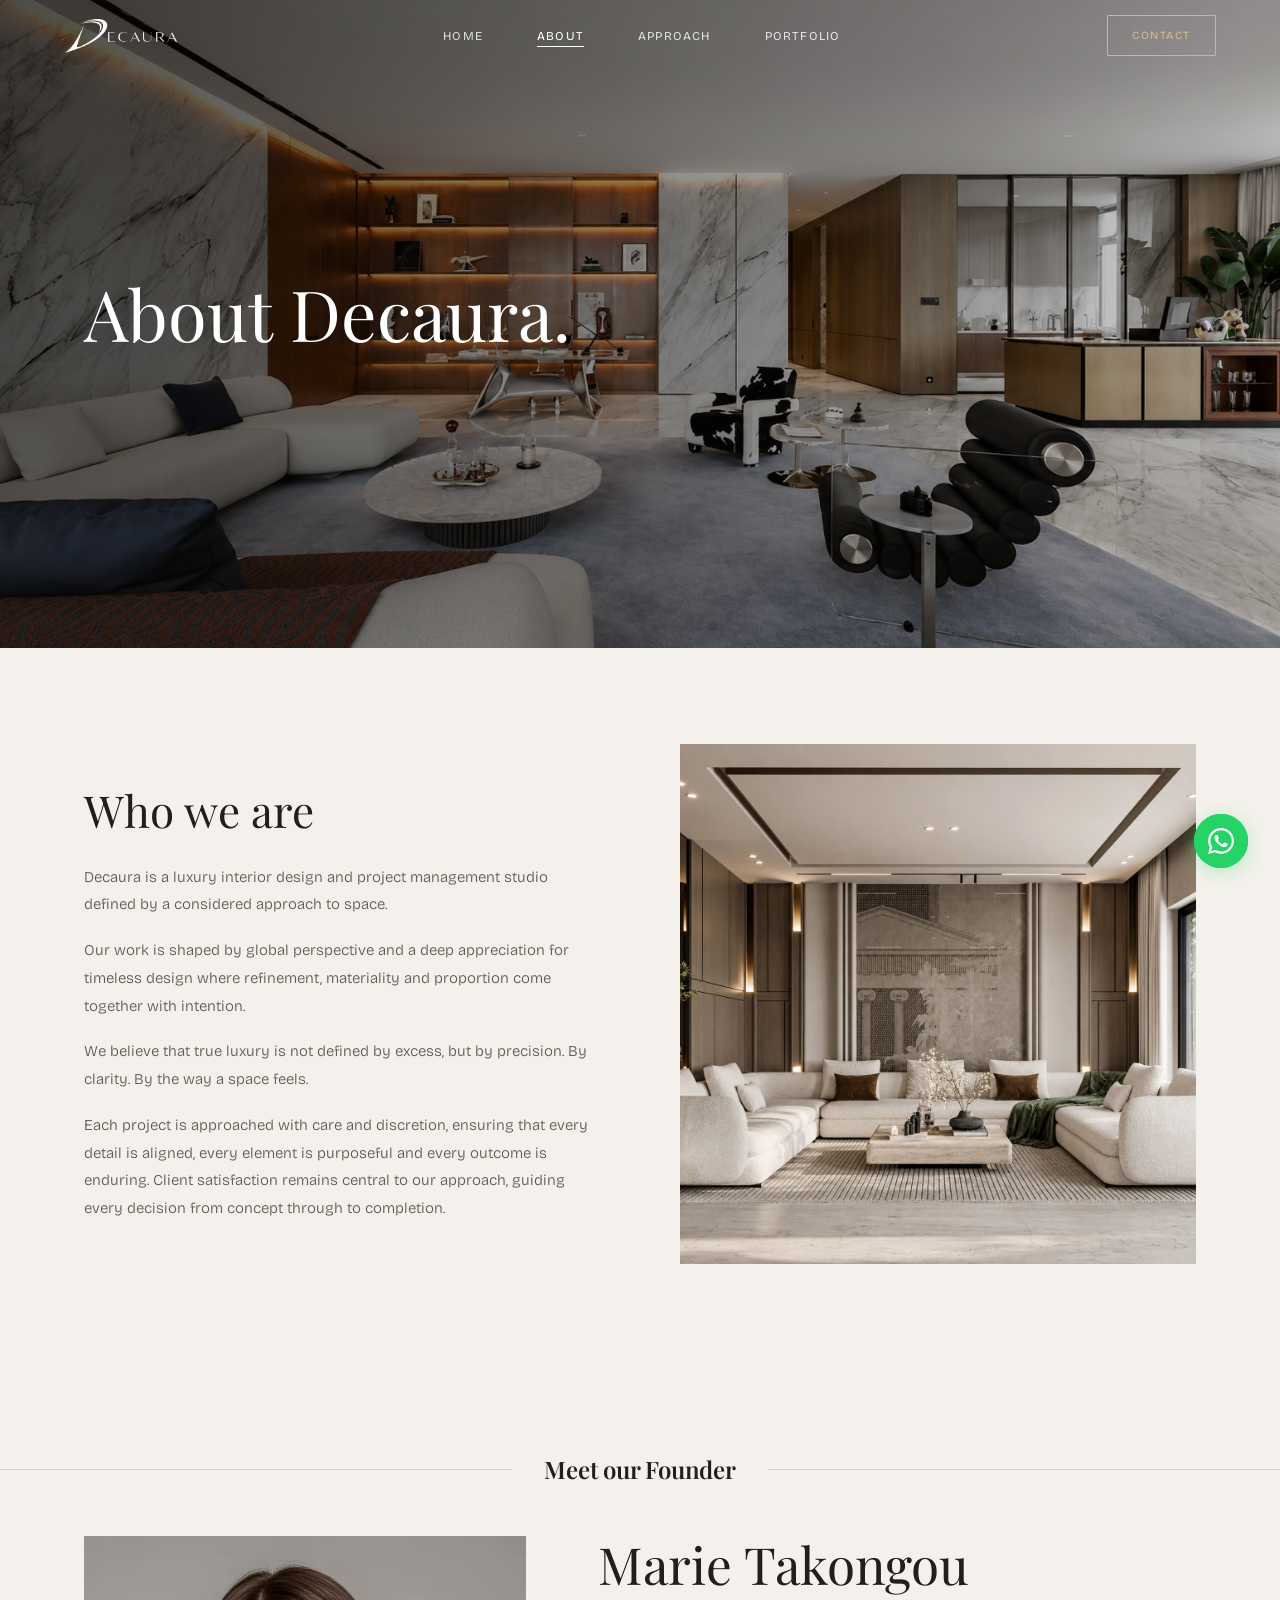
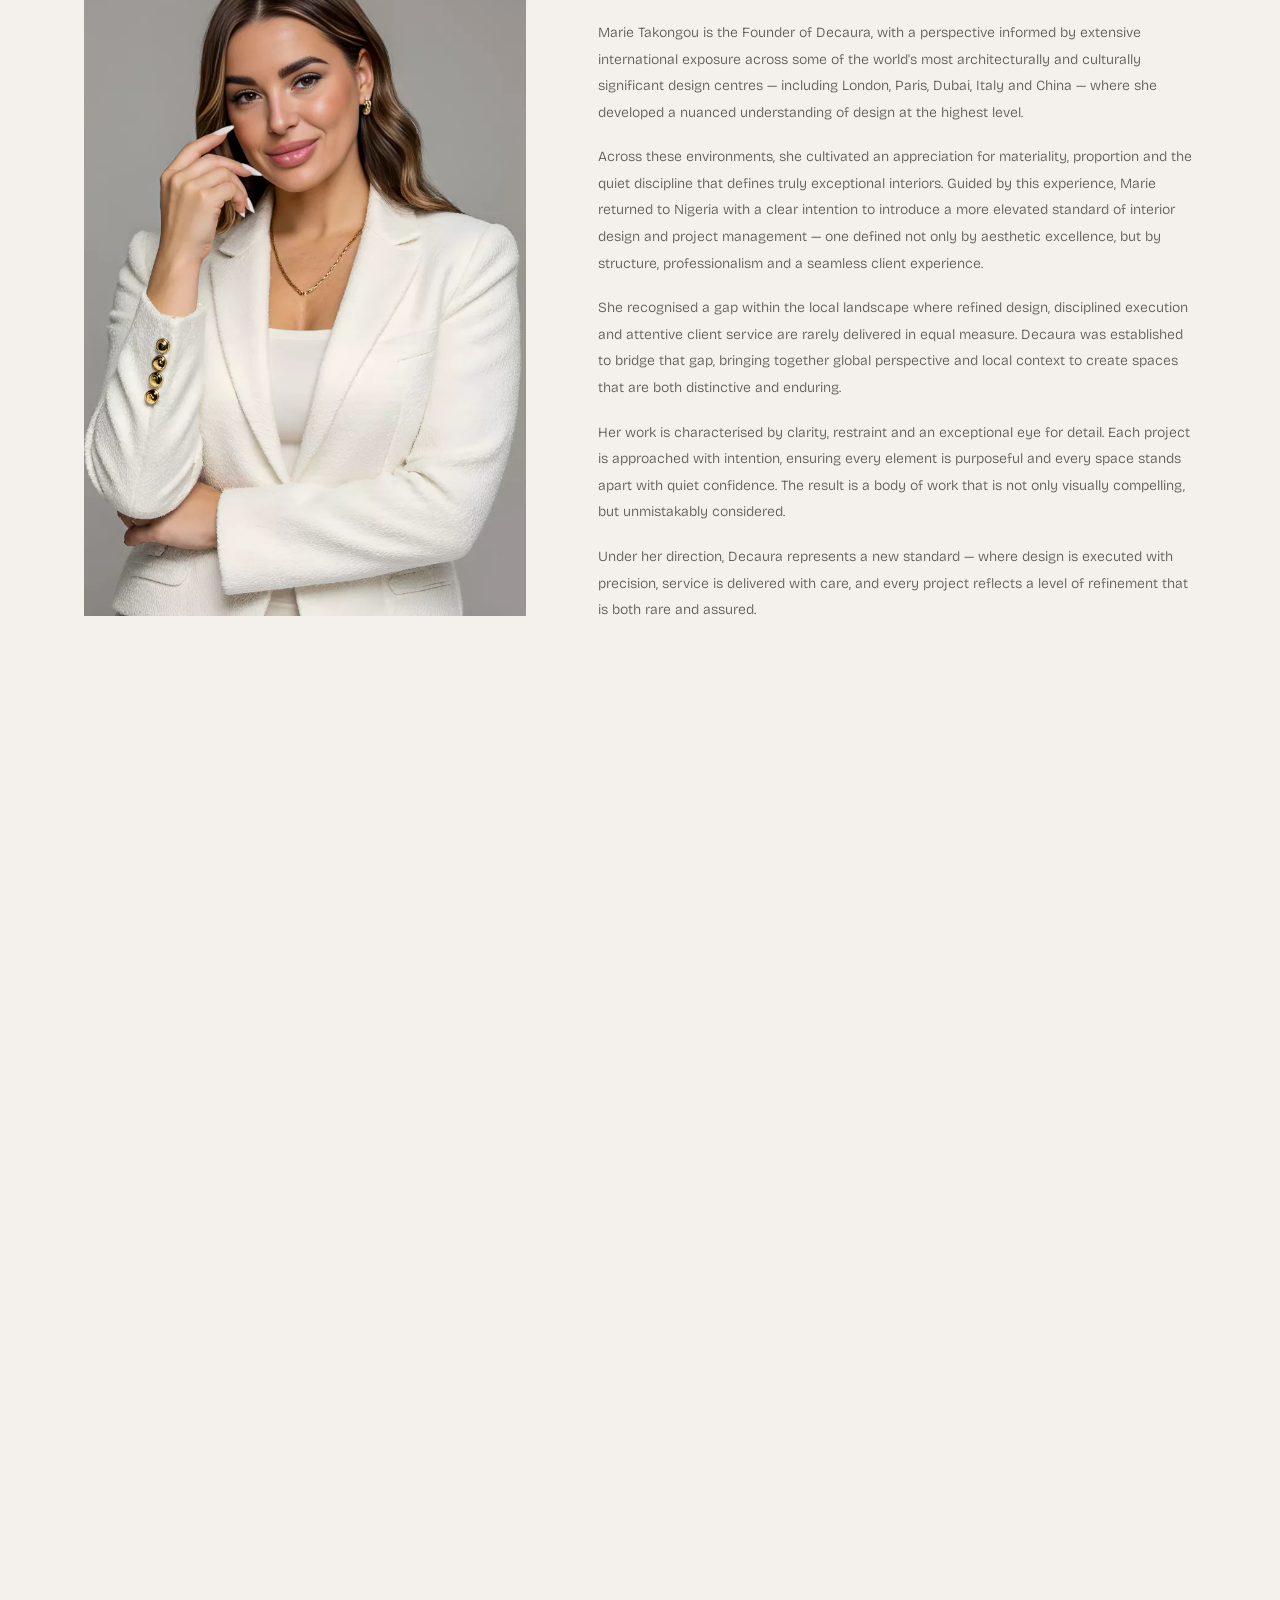
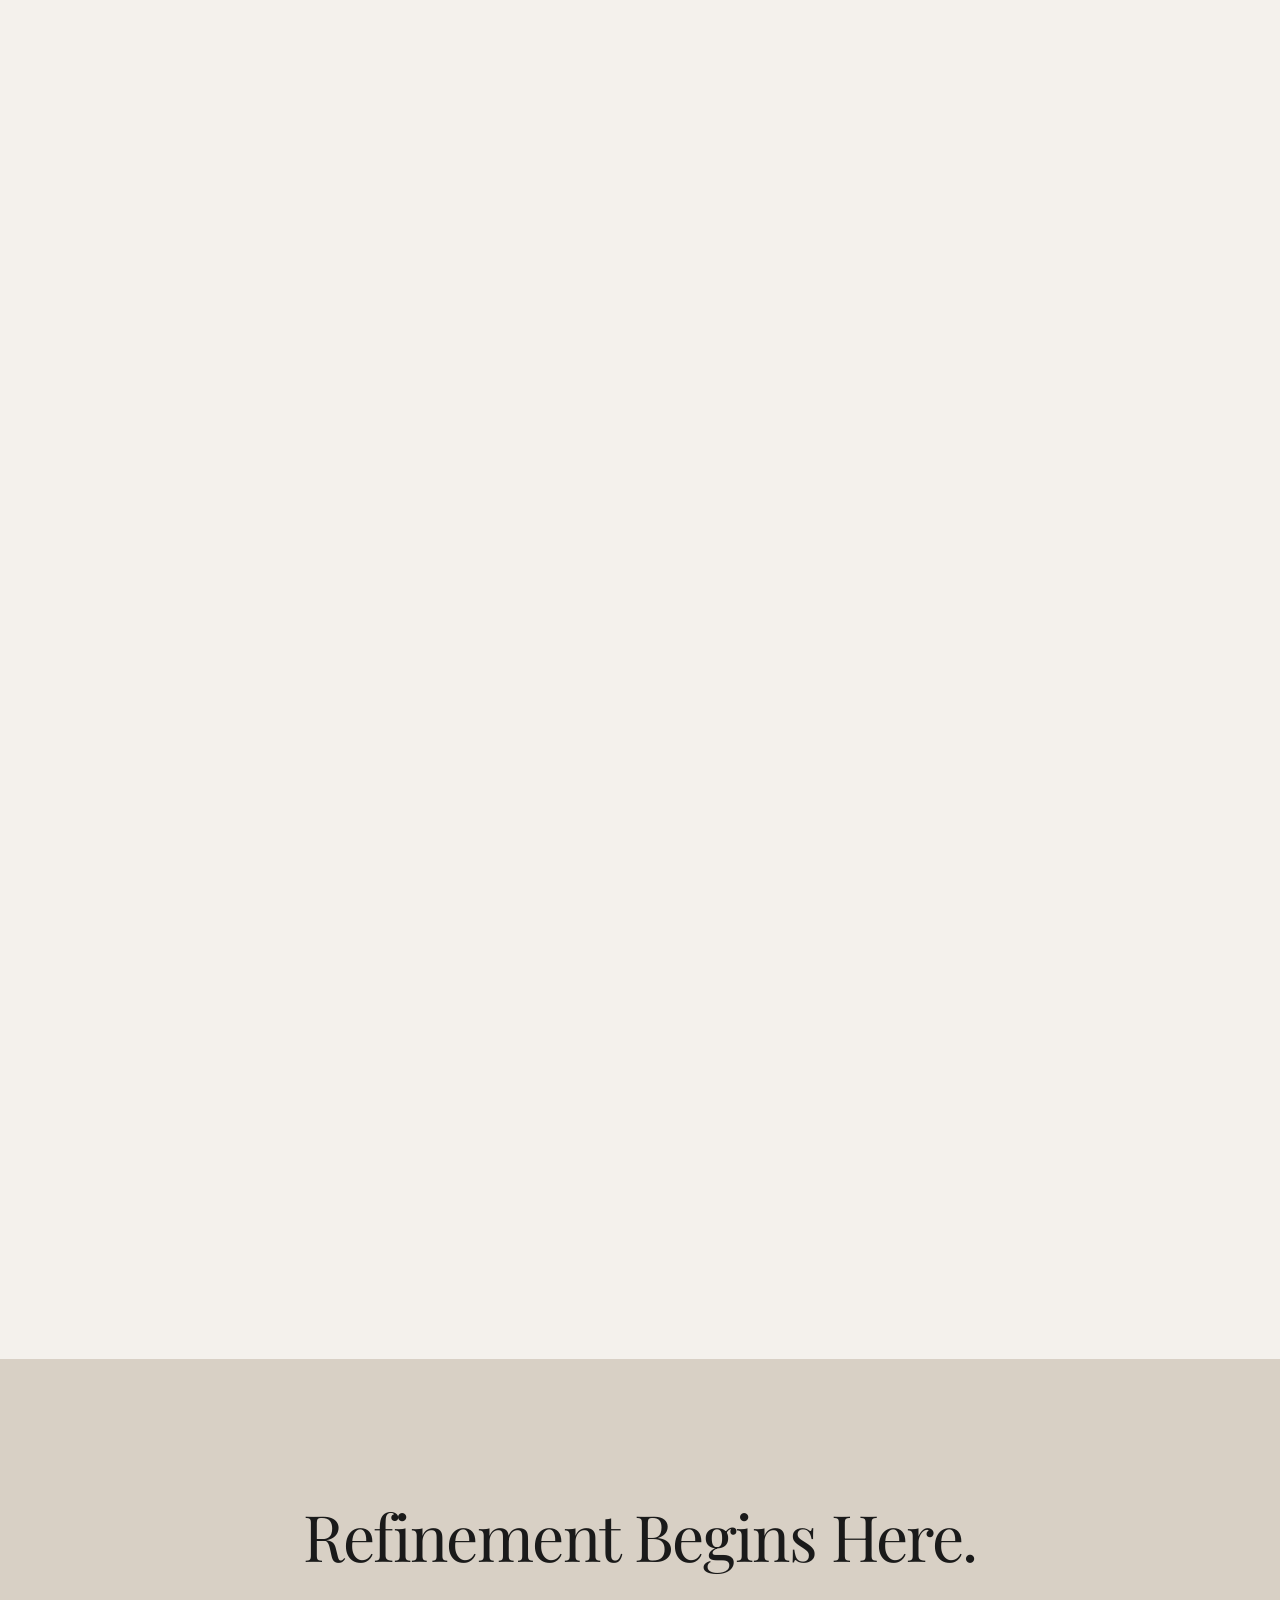
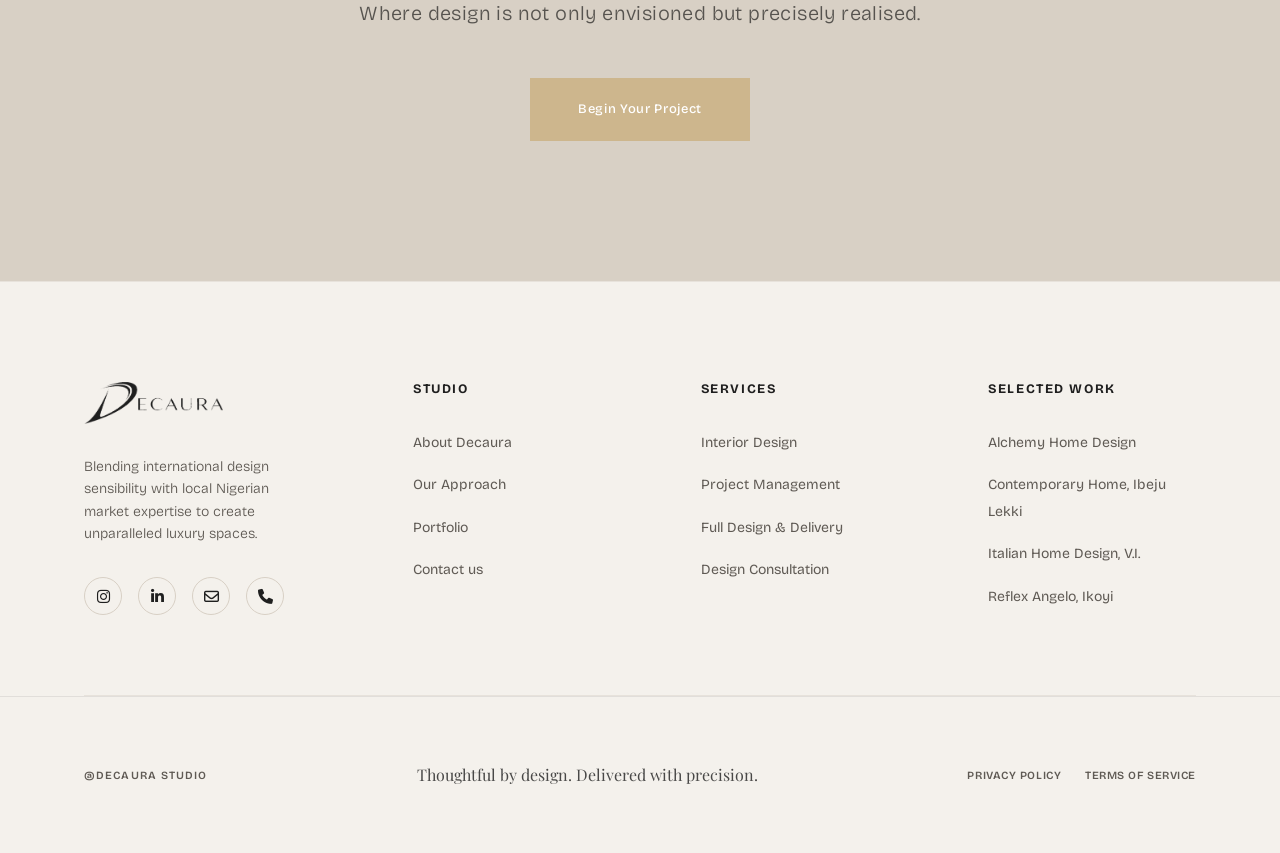
==== about.html @ 243d59e1 "feat: update navigation links, improve content clarity, and enhance image assets for better user exp" ====
<!doctype html>
<html lang="en">
  <head>
    <meta charset="UTF-8" />
    <meta name="viewport" content="width=device-width, initial-scale=1.0" />
    <title>About – Decaura</title>
    <link rel="stylesheet" href="./styles/global.css" />
    <link rel="stylesheet" href="./styles/about.css" />
    <link rel="preconnect" href="https://fonts.googleapis.com" />
    <link rel="preconnect" href="https://fonts.gstatic.com" crossorigin />
    <link
      rel="shortcut icon"
      href="./images/company-logos/decaura-favicon.png"
      type="image/x-icon"
    />
    <link
      href="https://fonts.googleapis.com/css2?family=Playfair+Display:ital,wght@0,400;0,500;0,600;1,400;1,500&family=Bricolage+Grotesque:opsz,wght@12..96,300;12..96,400;12..96,500;12..96,600&display=swap"
      rel="stylesheet"
    />
    <link
      rel="stylesheet"
      href="https://cdnjs.cloudflare.com/ajax/libs/font-awesome/6.0.0/css/all.min.css"
    />
  </head>
  <body>
    <!-- ══════════════════════════════
         NAVIGATION
    ══════════════════════════════ -->
    <div class="nav-overlay"></div>
    <nav class="navbar">
      <div class="nav-logo">
        <a href="./index.html">
          <img
          src="./images/company-logos/Decaura logo A.png"
          alt="Decaura"
          decoding="async"
          width="180"
          height="40"
          fetchpriority="high"
        />
        </a>
      </div>
      <button class="nav-toggle" aria-label="Toggle navigation">
        <span class="hamburger"></span>
      </button>
      <div class="nav-links">
        <ul>
          <li><a href="./index.html">Home</a></li>
          <li><a href="./about.html" class="active">About</a></li>
          <li><a href="./approach.html">Approach</a></li>
          <li><a href="./portfolio.html">Portfolio</a></li>
          <li class="mobile-only"><a href="./contact.html">Contact</a></li>
        </ul>
      </div>
      <div class="nav-cta">
        <a href="./contact.html" class="btn btn-contact">Contact</a>
      </div>
    </nav>

    <main>
      <!-- ══════════════════════════════
           ABOUT HERO
      ══════════════════════════════ -->
      <section class="about-hero">
        <div class="about-hero-bg">
          <img
            src="./images/hero-images/about hero.png"
            alt="Decaura studio interior"
            fetchpriority="high"
            decoding="async"
          />
        </div>
        <div class="about-hero-overlay"></div>
        <div class="about-hero-content container">
          <h1 class="about-hero-heading">About Decaura.<br /></h1>
        </div>
      </section>

      <!-- ══════════════════════════════
           WHO WE ARE
      ══════════════════════════════ -->
      <section class="who-section reveal">
        <div class="container">
          <div class="who-layout">
            <div class="who-content">
              <h2>Who we are</h2>
              <p>
                Decaura is a luxury interior design and project management studio defined by a considered approach to space.
              </p>
              <p>
                Our work is shaped by global perspective and a deep appreciation for timeless design where refinement, materiality and proportion come together with intention.
              </p>
              <p>
                We believe that true luxury is not defined by excess, but by precision. By clarity. By the way a space feels.
              </p>
              <p>
                Each project is approached with care and discretion, ensuring that every detail is aligned, every element is purposeful and every outcome is enduring. Client satisfaction remains central to our approach, guiding every decision from concept through to completion.
              </p>
            </div>

            <div class="who-image">
              <!-- Replace src with actual image -->
              <img
                src="./images/about images/Who we are.png"
                alt="Decaura interior"
                loading="lazy"
                decoding="async"
                width="600"
                height="600"
              />
            </div>
          </div>
        </div>
      </section>

      <!-- ══════════════════════════════
           MEET OUR FOUNDER
      ══════════════════════════════ -->
      <section class="founder-section reveal">
        <div class="section-header centered">
          <h2><span>Meet our Founder</span></h2>
        </div>

        <div class="container">
          <div class="founder-layout">
            <div class="founder-image">
              <img
                src="./images/about images/Фотосессия для бьюти-мастера (1).webp"
                alt="Marie Takongou – Founder of Decaura"
                loading="lazy"
                decoding="async"
                width="500"
                height="700"
              />
            </div>

            <div class="founder-content">
              <h2 class="founder-name">Marie Takongou</h2>
              <p>
                Marie Takongou is the Founder of Decaura, with a perspective
                informed by extensive international exposure across some of the
                world's most architecturally and culturally significant design
                centres — including London, Paris, Dubai, Italy and China —
                where she developed a nuanced understanding of design at the
                highest level.
              </p>
              <p>
                Across these environments, she cultivated an appreciation for
                materiality, proportion and the quiet discipline that defines
                truly exceptional interiors. Guided by this experience, Marie
                returned to Nigeria with a clear intention to introduce a more
                elevated standard of interior design and project management —
                one defined not only by aesthetic excellence, but by structure,
                professionalism and a seamless client experience.
              </p>
              <p>
                She recognised a gap within the local landscape where refined
                design, disciplined execution and attentive client service are
                rarely delivered in equal measure. Decaura was established to
                bridge that gap, bringing together global perspective and local
                context to create spaces that are both distinctive and enduring.
              </p>
              <p>
                Her work is characterised by clarity, restraint and an
                exceptional eye for detail. Each project is approached with
                intention, ensuring every element is purposeful and every space
                stands apart with quiet confidence. The result is a body of work
                that is not only visually compelling, but unmistakably
                considered.
              </p>
              <p>
                Under her direction, Decaura represents a new standard — where
                design is executed with precision, service is delivered with
                care, and every project reflects a level of refinement that is
                both rare and assured.
              </p>
            </div>
          </div>
        </div>
      </section>

      <!-- ══════════════════════════════
           OUR PHILOSOPHY
      ══════════════════════════════ -->
      <section class="philosophy-section reveal">
        <div class="section-header centered">
          <h2><span>Our Philosophy</span></h2>
        </div>
        <div class="container-narrow">
          <blockquote class="philosophy-heading">
            <span class="quote-line">Nothing is accidental.</span>
            <span class="quote-line">Everything is considered.</span>
          </blockquote>

          <div class="philosophy-body">
            <p>We believe in clarity over excess.</p>
            <p>
              A space should not demand attention —<br />
              it should hold it.
            </p>
            <p>
              Defined by detail.<br />
              Resolved with precision.
            </p>
            <p>
              This is our approach to space.<br />
              This is Decaura.
            </p>
          </div>
        </div>
      </section>

      <!-- ══════════════════════════════
           DECAURA FOUNDATION
      ══════════════════════════════ -->
      <section class="foundation-section reveal">
        <div class="section-header centered">
          <h2><span>The Decaura Foundation</span></h2>
        </div>

        <div class="container">
          <!-- Opening paragraphs -->
          <div class="foundation-intro">
            <p>
              The Decaura Foundation is the philanthropic arm of Decaura,
              established to extend the principles of design and refinement
              beyond private projects and into the wider community.
            </p>
            <p>
              The foundation works to create meaningful and measurable impact by
              supporting individuals and communities through access to
              knowledge, improved environments and pathways to long-term
              opportunity.
            </p>
            <p>
              Our vision is that individuals and communities are equipped with
              the tools, resources and environments they need to thrive,
              contribute and shape their own futures.
            </p>
          </div>

          <!-- Four impact areas -->
          <p class="foundation-areas-lead">
            Our work is focused across four key impact areas:
          </p>

          <div class="foundation-pillars">
            <div class="pillar">
              <div class="pillar-number">01</div>
              <h3>Design Education</h3>
              <p>
                Expanding access to design knowledge, training, and industry
                exposure.
              </p>
            </div>
            <div class="pillar">
              <div class="pillar-number">02</div>
              <h3>Community Spaces</h3>
              <p>
                Improving shared environments to support well-being, connection
                and everyday experience.
              </p>
            </div>
            <div class="pillar">
              <div class="pillar-number">03</div>
              <h3>Youth Development</h3>
              <p>
                Providing structured support, mentorship and opportunities for
                growth.
              </p>
            </div>
            <div class="pillar">
              <div class="pillar-number">04</div>
              <h3>Journey to Employment</h3>
              <p>
                Enabling pathways to skills development, career readiness and
                sustainable employment.
              </p>
            </div>
          </div>

          <!-- Body paragraphs -->
          <div class="foundation-body">
            <p>
              Through these focus areas, the foundation supports initiatives
              that equip individuals with practical skills, improve living and
              community environments and contribute to long-term social and
              economic development.
            </p>
            <p>
              The Decaura Foundation works in partnership with organisations,
              communities and stakeholders to deliver programmes that are both
              carefully considered and sustainably structured. Each initiative
              is approached with clear objectives, defined outcomes and a
              commitment to measurable impact.
            </p>
            <p>
              Funding for the foundation is supported through Decaura and its
              wider network, ensuring that resources are directed towards
              initiatives that align with its long-term vision and areas of
              focus.
            </p>
            <p>
              As the foundation grows, its aim is to expand its reach across
              Nigeria and beyond; supporting individuals and communities at
              scale, while maintaining the same level of care, discipline and
              intention that defines Decaura.
            </p>
            <p>
              As the foundation grows, its aim is to expand its reach across
              Nigeria and beyond; supporting individuals and communities at
              scale, while maintaining the same level of care, discipline and
              intention that defines Decaura.
            </p>
          </div>
        </div>
      </section>

      <!-- ══════════════════════════════
           CTA BLOCK
      ══════════════════════════════ -->
      <section class="cta-section reveal" id="contact">
        <div class="container">
          <h2>Refinement Begins Here.</h2>
          <p>Where design is not only envisioned but precisely realised.</p>
          <a href="./contact.html" class="btn-cta" style="color: var(--pure-white);">Begin Your Project</a>
        </div>
      </section>
    </main>

    <!-- ══════════════════════════════
         FOOTER
    ══════════════════════════════ -->
    <footer class="footer-full">
      <div class="container">
        <div class="footer-full-grid">
          <!-- Col 1: Brand -->
          <div class="ff-brand">
            <img
              src="./images/company-logos/Decaura logo A.png"
              alt="Decaura"
              class="ff-logo"
              loading="lazy"
              decoding="async"
              width="180"
              height="40"
            />
            <p class="ff-tagline">
              Blending international design sensibility with local Nigerian
              market expertise to create unparalleled luxury spaces.
            </p>
            <div class="ff-socials">
              <a href="#" aria-label="Instagram" class="social-icon"
                ><i class="fab fa-instagram"></i
              ></a>
              <a href="#" aria-label="LinkedIn" class="social-icon"
                ><i class="fab fa-linkedin-in"></i
              ></a>
              <a
                href="mailto:hello@decaura.com"
                aria-label="Email"
                class="social-icon"
                ><i class="far fa-envelope"></i
              ></a>
              <a
                href="tel:+2340000000000"
                aria-label="Phone"
                class="social-icon"
                ><i class="fas fa-phone"></i
              ></a>
            </div>
          </div>

          <!-- Col 2: Studio -->
          <div class="ff-col">
            <h4>Studio</h4>
            <ul>
              <li><a href="./about.html">About Decaura</a></li>
              <li><a href="./approach.html">Our Approach</a></li>
              <li><a href="./portfolio.html">Portfolio</a></li>
              <li><a href="./contact.html">Contact us</a></li>
            </ul>
          </div>

          <!-- Col 3: Services -->
          <div class="ff-col">
            <h4>Services</h4>
            <ul>
              <li><a href="./approach.html#services">Interior Design</a></li>
              <li><a href="./approach.html#services">Project Management</a></li>
              <li>
                <a href="./approach.html#services">Full Design & Delivery</a>
              </li>
              <li>
                <a href="./approach.html#services">Design Consultation</a>
              </li>
            </ul>
          </div>

          <!-- Col 4: Selected Work -->
          <div class="ff-col">
            <h4>Selected Work</h4>
            <ul>
              <li><a href="./project-detail.html?id=alchemy-banana-island">Alchemy Home Design</a></li>
              <li><a href="./project-detail.html?id=contemporary-ibeju-lekki">Contemporary Home, Ibeju Lekki</a></li>
              <li><a href="./project-detail.html?id=italian-victoria-island">Italian Home Design, V.I.</a></li>
              <li><a href="./project-detail.html?id=reflex-angelo-ikoyi">Reflex Angelo, Ikoyi</a></li>
            </ul>
          </div>
        </div>
      </div>

      <div class="footer-full-bottom">
        <div class="container">
          <p class="ff-copy">@DECAURA STUDIO</p>
          <p class="ff-motto">
            Thoughtful by design. Delivered with precision.
          </p>
          <div class="ff-bottom-links">
            <a href="#">PRIVACY POLICY</a>
            <a href="#">TERMS OF SERVICE</a>
          </div>
        </div>
      </div>
    </footer>
    </footer>

    <script src="./scripts/main.js"></script>
    <a
      href="https://wa.me/2348109008366"
      class="whatsapp-float"
      target="_blank"
      rel="noopener"
      aria-label="Chat on WhatsApp"
    >
      <svg width="26" height="26" viewBox="0 0 24 24" fill="currentColor">
        <path
          d="M17.472 14.382c-.297-.149-1.758-.867-2.03-.967-.273-.099-.471-.148-.67.15-.197.297-.767.966-.94 1.164-.173.199-.347.223-.644.075-.297-.15-1.255-.463-2.39-1.475-.883-.788-1.48-1.761-1.653-2.059-.173-.297-.018-.458.13-.606.134-.133.298-.347.446-.52.149-.174.198-.298.298-.497.099-.198.05-.371-.025-.52-.075-.149-.669-1.612-.916-2.207-.242-.579-.487-.5-.669-.51-.173-.008-.371-.01-.57-.01-.198 0-.52.074-.792.372-.272.297-1.04 1.016-1.04 2.479 0 1.462 1.065 2.875 1.213 3.074.149.198 2.096 3.2 5.077 4.487.709.306 1.262.489 1.694.625.712.227 1.36.195 1.871.118.571-.085 1.758-.719 2.006-1.413.248-.694.248-1.289.173-1.413-.074-.124-.272-.198-.57-.347m-5.421 7.403h-.004a9.87 9.87 0 01-5.031-1.378l-.361-.214-3.741.982.998-3.648-.235-.374a9.86 9.86 0 01-1.51-5.26c.001-5.45 4.436-9.884 9.888-9.884 2.64 0 5.122 1.03 6.988 2.898a9.825 9.825 0 012.893 6.994c-.003 5.45-4.437 9.884-9.885 9.884m8.413-18.297A11.815 11.815 0 0012.05 0C5.495 0 .16 5.335.157 11.892c0 2.096.547 4.142 1.588 5.945L.057 24l6.305-1.654a11.882 11.882 0 005.683 1.448h.005c6.554 0 11.89-5.335 11.893-11.893a11.821 11.821 0 00-3.48-8.413z"
        />
      </svg>
    </a>
  </body>
</html>
---- styles/global.css ----
/* ============================================================
   DECAURA – GLOBAL STYLES
   Headings : Playfair Display
   Body/UI  : Bricolage Grotesque
   ============================================================ */

/* ── DESIGN TOKENS ──────────────────────────────────────────── */
:root {
    --ink-black:       #1F1F1F;
    --porcelain-white: #F4F1EC;
    --arch-beige:      #D8D0C5;
    --warm-graphite:   #5F5A54;
    --brushed-bronze:  #B8965A;
    --shadow-grey:     #E7E2DB;
    --pure-white:      #FFFFFF;
    --deep-contrast:   #121212;

    --serif:  'Playfair Display', Georgia, serif;
    --sans:   'Bricolage Grotesque', system-ui, sans-serif;

    --ease:        cubic-bezier(0.25, 0.46, 0.45, 0.94);
    --max-width:   1240px;
    --gutter:      clamp(24px, 5vw, 80px);
}

/* ── RESET ──────────────────────────────────────────────────── */
*, *::before, *::after { box-sizing: border-box; margin: 0; padding: 0; }
html { scroll-behavior: smooth; }
img  { display: block; max-width: 100%; height: auto; }
a    { text-decoration: none; color: inherit; }
ul   { list-style: none; }

/* ── BASE ───────────────────────────────────────────────────── */
body {
    font-family: var(--sans);
    background: var(--porcelain-white);
    color: var(--ink-black);
    font-size: 15px;
    line-height: 1.75;
    font-weight: 300;
    -webkit-font-smoothing: antialiased;
    overflow-x: hidden;
}

/* ── LAYOUT HELPERS ─────────────────────────────────────────── */
.container {
    width: 100%;
    max-width: var(--max-width);
    margin: 0 auto;
    padding: 0 var(--gutter);
}
.container-narrow {
    width: 100%;
    max-width: 720px;
    margin: 0 auto;
    padding: 0 var(--gutter);
}
.centered { text-align: center; }

/* ── TYPOGRAPHY ─────────────────────────────────────────────── */
h1, h2, h3, h4 {
    font-family: var(--serif);
    font-weight: 400;
    line-height: 1.15;
    color: var(--ink-black);
}
.section-label {
    font-family: var(--sans);
    font-size: 11px;
    font-weight: 500;
    letter-spacing: 0.2em;
    text-transform: uppercase;
    color: var(--warm-graphite);
    display: block;
    margin-bottom: 14px;
}
.section-header {
    margin-bottom: 52px;
}
.section-header h2 {
    font-size: clamp(28px, 3.5vw, 44px);
    margin-bottom: 12px;
}

/* ── Shared Ruled Heading (for Featured Work, Featured In, Services, Why) ── */
.featured-work h2,
.featured-in h2,
.services-section h2,
.why-section h2,
.founder-section .section-header h2,
.philosophy-section .section-header h2,
.foundation-section .section-header h2,
.process-section .section-header h2,
.faq-section .section-header h2 {
    display: flex;
    align-items: center;
    gap: 32px;
    width: 100%;
    font-size: clamp(18px, 2.2vw, 24px);
    font-weight: 600; /* Bold */
    text-transform: none; /* Title Case */
    letter-spacing: -0.01em; /* Minimal spacing */
}
.featured-work h2::before,
.featured-work h2::after,
.featured-in h2::before,
.featured-in h2::after,
.services-section h2::before,
.services-section h2::after,
.why-section h2::before,
.why-section h2::after,
.founder-section .section-header h2::before,
.founder-section .section-header h2::after,
.philosophy-section .section-header h2::before,
.philosophy-section .section-header h2::after,
.foundation-section .section-header h2::before,
.foundation-section .section-header h2::after,
.process-section .section-header h2::before,
.process-section .section-header h2::after,
.faq-section .section-header h2::before,
.faq-section .section-header h2::after {
    content: "";
    height: 1px;
    background: var(--arch-beige);
    flex: 1;
}


/* ── CTA SECTION ─────────────────────────────────────────────── */
.cta-section {
    background: #D8D0C5; /* Solid tan from image */
    padding: 140px 0;
    text-align: center;
}
.cta-section h2 {
    font-family: var(--serif);
    font-size: clamp(40px, 5vw, 64px);
    margin-bottom: 24px;
    color: var(--ink-black);
    font-weight: 400;
    letter-spacing: -1.6px;
}
.cta-section p {
    font-family: var(--sans);
    font-size: clamp(14px, 1.1vw, 20px);
    color: var(--warm-graphite);
    max-width: 600px;
    margin: 0 auto 56px;
    line-height: 1.7;
    font-weight: 300;
}
.btn-cta {
    background: #CDB68D;
    color: var(--pure-white);
    padding: 20px 48px;
    font-size: 13px;
    font-weight: 500;
    text-transform: none; /* Matches image "Begin Your Project" */
    letter-spacing: 0.05em;
    display: inline-block;
    transition: background 0.3s ease;
}
.btn-cta:hover {
    background: #ba9e6b;
}

/* ── FOOTER ─────────────────────────────────────────────────── */
.footer-full {
    background: #F9F8F6;
    padding: 120px 0 0; /* Reduced bottom padding to 0 */
}
.footer-full-grid {
    display: grid;
    grid-template-columns: 2.5fr 1fr 1.2fr 1fr;
    gap: 60px; /* Reduced from 100px */
}
.ff-brand {
    padding-right: 40px;
}
.ff-logo {
    height: 32px; /* Slightly smaller */
    width: auto;
    margin-bottom: 24px; /* Reduced from 32px */
}
.ff-tagline {
    font-size: 14px; /* Slightly smaller */
    color: var(--ink-black);
    line-height: 1.6;
    margin-bottom: 32px; /* Reduced from 40px */
    max-width: 300px;
}
.ff-socials {
    display: flex;
    gap: 16px;
}
.social-icon {
    width: 40px;
    height: 40px;
    border: 1px solid var(--ink-black);
    border-radius: 50%;
    display: flex;
    align-items: center;
    justify-content: center;
    color: var(--ink-black);
    transition: all 0.3s ease;
}
.social-icon:hover {
    background: var(--ink-black);
    color: var(--pure-white);
}

.ff-col h4 {
    font-family: var(--sans);
    font-size: 12px; /* Slightly smaller */
    font-weight: 600;
    text-transform: uppercase;
    letter-spacing: 0.1em;
    margin-bottom: 24px; /* Reduced from 32px */
    color: var(--ink-black);
}
.ff-col ul {
    display: flex;
    flex-direction: column;
    gap: 12px; /* Even tighter */
    list-style: none !important;
}
.ff-col a {
    font-size: 15px;
    color: var(--ink-black);
    transition: opacity 0.3s ease;
}
.ff-col a:hover {
    opacity: 0.6;
}

.footer-full-bottom {
    padding: 24px 0; /* Changed from padding-top: 30px */
    border-top: 1px solid rgba(0,0,0,0.08);
}
.footer-full-bottom .container {
    display: flex;
    justify-content: space-between;
    align-items: center;
}
.ff-copy, .ff-bottom-links a {
    font-size: 11px;
    letter-spacing: 0.05em;
    color: var(--ink-black);
    text-transform: uppercase;
}
.ff-motto {
    font-family: var(--serif);
    font-size: 18px;
    color: var(--ink-black);
    text-align: center;
}
.ff-bottom-links {
    display: flex;
    gap: 32px;
}

@media (max-width: 1024px) {
    .footer-full-grid {
        grid-template-columns: 1fr 1fr;
        gap: 60px;
    }
    .ff-brand { grid-column: span 2; }
}
@media (max-width: 768px) {
    .footer-full-grid {
        grid-template-columns: 1fr;
    }
    .ff-brand { grid-column: span 1; }
    .footer-full-bottom .container {
        flex-direction: column;
        gap: 32px;
        text-align: center;
    }
}

/* ── PERFORMANCE OPTIMIZATIONS ──────────────────────────────── */
.featured-work,
.services-section,
.why-section,
.founder-section,
.philosophy-section,
.foundation-section {
    content-visibility: auto;
    contain-intrinsic-size: 1px 500px; /* Rough estimate of section height */
}

.section-header p {
    color: var(--warm-graphite);
    font-size: 15px;
    font-weight: 300;
    max-width: 480px;
}
.section-header.centered p { margin: 0 auto; }

/* ── BUTTONS ────────────────────────────────────────────────── */
.btn {
    display: inline-block;
    padding: 14px 34px;
    font-family: var(--sans);
    font-size: 11px;
    font-weight: 500;
    letter-spacing: 0.16em;
    text-transform: uppercase;
    border-radius: 1px;
    transition: background 0.28s var(--ease), color 0.28s var(--ease), border-color 0.28s var(--ease);
    cursor: pointer;
}
.btn-bronze {
    background: #CDB68D;
    color: var(--pure-white);
    border: 1px solid #CDB68D;
}
.btn-bronze:hover {
    background: #ba9e6b;
    border-color: #ba9e6b;
}
.btn-contact {
    background: transparent;
    color: #CDB68D;
    border: 1px solid #CDB68D;
    padding: 10px 24px;
    font-size: 11px;
    letter-spacing: 0.14em;
    border-radius: 1px;
}
.btn-contact:hover {
    background: #CDB68D;
    color: var(--pure-white);
    border-color: #CDB68D;
}
.btn-ghost {
    background: transparent;
    color: #CDB68D;
    border: 1px solid #CDB68D;
    padding: 12px 28px;
}
.btn-ghost:hover {
    background: #CDB68D;
    color: var(--pure-white);
    border-color: #CDB68D;
}

.begin-project {
    display: inline-flex;
    align-self: flex-start;
    gap: 10px;
    padding: clamp(14px, 2vw, 18px) clamp(24px, 4vw, 40px);
    justify-content: center;
    align-items: center;
    font-size: 11px;
    color: var(--pure-white);
    letter-spacing: 0.16em;
}


/* ════════════════════════════════════════════════════════════
   NAVIGATION
   ════════════════════════════════════════════════════════════ */

/* ── First navbar: scrolls with the page ── */
.navbar {
    position: absolute;
    top: 0; left: 0; right: 0;
    z-index: 200;
    display: flex;
    align-items: center;
    justify-content: space-between;
    padding: 0 var(--gutter);
    height: 72px;
    background: transparent;
    border-bottom: 1px solid transparent;
}

/* ── Sticky navbar: always fixed, revealed via transform/opacity only ── */
.navbar--sticky {
    position: fixed;
    top: 0; left: 0; right: 0;
    z-index: 201;
    display: flex;
    align-items: center;
    justify-content: space-between;
    padding: 0 var(--gutter);
    height: 72px;
    background: var(--porcelain-white);
    border-bottom: 1px solid var(--shadow-grey);
    box-shadow: 0 2px 24px rgba(31,31,31,0.08);
    transform: translateY(-100%);
    opacity: 0;
    pointer-events: none;
    will-change: transform, opacity;
    transition: transform 0.6s cubic-bezier(0.25, 0.46, 0.45, 0.94),
                opacity 0.5s cubic-bezier(0.25, 0.46, 0.45, 0.94);
}
.navbar--sticky.visible {
    transform: translateY(0);
    opacity: 1;
    pointer-events: auto;
}

/* ── Logo ── */
.nav-logo img {
    height: 34px;
    width: auto;
    filter: brightness(0) invert(1);
}
.navbar--sticky .nav-logo img {
    filter: none;
}

.nav-toggle { display: none; }

/* ── Links ── */
.nav-links ul {
    display: flex;
    gap: 54px;
}
.nav-links a {
    font-family: var(--sans);
    font-size: 12px;
    font-weight: 400;
    letter-spacing: 0.1em;
    text-transform: uppercase;
    color: rgba(255, 255, 255, 0.82);
    transition: color 0.3s ease;
    position: relative;
    padding-bottom: 4px;
}
.navbar--sticky .nav-links a {
    color: var(--warm-graphite);
}
.nav-links a::after {
    content: '';
    position: absolute;
    bottom: 0; left: 0;
    width: 0;
    height: 1px;
    background: var(--pure-white);
    transition: width 0.3s ease;
}
.navbar--sticky .nav-links a::after {
    background: #CDB68D;
}
.nav-links a:hover,
.nav-links a.active { color: var(--pure-white); }
.navbar--sticky .nav-links a:hover,
.navbar--sticky .nav-links a.active { color: var(--ink-black); }
.nav-links a:hover::after,
.nav-links a.active::after { width: 100%; }


/* ════════════════════════════════════════════════════════════
   HERO  –  Video cycling
   ════════════════════════════════════════════════════════════ */
.hero {
    position: relative;
    height: 100vh;
    min-height: 680px;
    overflow: hidden;
}

/* Fallback gradient (visible when video hasn't loaded) */
.hero-fallback {
    position: absolute;
    inset: 0;
    background: linear-gradient(140deg, #0f0c08 0%, #1e1509 40%, #130f08 70%, #0a0806 100%);
    z-index: 0;
}

/* Video layer */
.hero-videos {
    position: absolute;
    inset: 0;
    z-index: 1;
}
.hero-video {
    position: absolute;
    inset: 0;
    width: 100%;
    height: 100%;
    object-fit: cover;
    opacity: 0;
    transition: opacity 1.2s ease;
    pointer-events: none;
    will-change: opacity;
    transform: translateZ(0); /* Force GPU acceleration */
}
.hero-video.active {
    opacity: 1;
}

/* Dark gradient overlay for text legibility */
.hero-overlay {
    position: absolute;
    inset: 0;
    z-index: 2;
    background: linear-gradient(
        105deg,
        rgba(8, 6, 3, 0.70) 0%,
        rgba(8, 6, 3, 0.40) 55%,
        rgba(8, 6, 3, 0.12) 100%
    );
}

/* Hero text content */
.hero-content {
    position: absolute;
    inset: 0;
    z-index: 3;
    display: flex;
    flex-direction: column;
    justify-content: center;
    padding: 0 var(--gutter);
    padding-top: 72px;
    max-width: calc(var(--max-width) + 2 * var(--gutter));
    margin: 0 auto;
    left: 50%;
    transform: translateX(-50%);
    width: 100%;
}
.hero-eyebrow {
    font-family: var(--sans);
    font-size: 13px;
    font-weight: 300;
    letter-spacing: 0.04em;
    color: rgba(216, 208, 197, 0.85);
    margin-bottom: 22px;
    max-width: 500px;
}
.hero-heading {
    font-family: var(--serif);
    font-size: clamp(44px, 7vw, 72px);
    font-weight: 400;
    color: var(--pure-white);
    line-height: 1.06;
    margin-bottom: 20px;
}
.hero-heading em {
    font-style: italic;
    font-weight: 400;
}
.hero-sub {
    font-family: var(--sans);
    font-size: clamp(14px, 2.2vw, 22px);
    font-weight: 200;
    color: var(--pure-white);
    letter-spacing: 0.03em;
    margin-bottom: 44px;
}

/* ── Progress indicators (right side) ───────────────────────── */
.hero-indicators {
    position: absolute;
    right: clamp(20px, 3vw, 48px);
    top: 50%;
    transform: translateY(-50%);
    z-index: 4;
    display: flex;
    flex-direction: column;
    gap: 12px;
}
.indicator {
    width: 3px;
    height: 40px;
    background: rgba(255, 255, 255, 0.2);
    border-radius: 2px;
    overflow: hidden;
    cursor: pointer;
    transition: background 0.3s ease;
}
.indicator:hover { background: rgba(255, 255, 255, 0.35); }
.indicator-fill {
    width: 100%;
    height: 0%;
    background: var(--brushed-bronze);
    border-radius: 2px;
    will-change: height;
}
/* JS adds this class to trigger the fill animation */
.indicator.active .indicator-fill {
    animation: indicatorFill 7s linear forwards;
}
@keyframes indicatorFill {
    from { height: 0%; }
    to   { height: 100%; }
}


/* ════════════════════════════════════════════════════════════
   QUOTE SECTION
   ════════════════════════════════════════════════════════════ */
.quote-section {
    background: var(--porcelain-white);
    padding: 180px var(--gutter);
    border-top: 0.2px solid var(--arch-beige);
}
.quote-section .container {
    max-width: 1240px;
    display: flex;
    flex-direction: column;
    align-items: center;
    text-align: center;
}
.quote-section blockquote {
    font-family: var(--serif);
    font-size: clamp(30px, 4.2vw, 60px);
    font-weight: 400;
    line-height: 1.35;
    margin: 0 0 48px 0;
    padding: 0;
    display: block;
    width: 100%;
    text-align: center;
}
.quote-line {
    display: block;
}


/* Per-character animation spans – JS wraps each char in these */
.quote-section blockquote .char {
    display: inline;
    color: rgba(31, 31, 31, 0.1);
    transition: color 0.35s ease;
}
.quote-sub {
    font-family: var(--sans);
    font-size: clamp(16px, 2.8vw, 30px);
    font-weight: 300;
    color: var(--warm-graphite);
    text-transform: none;
}


/* ════════════════════════════════════════════════════════════
   FEATURED WORK  –  Dual infinite slider
   Top row  →  slides RIGHT
   Bottom row → slides LEFT
   ════════════════════════════════════════════════════════════ */
.featured-work {
    background: var(--porcelain-white);
    padding: 40px 0 96px;
}
.featured-work .section-header {
    margin-bottom: 30px;
}
.featured-second-heading{
    text-align: center; 
    text-transform: uppercase; 
    letter-spacing: 1.4px;
    font-family: var(--sans);
    margin-bottom: 56px;
}
/* Slider wrapper – hides overflow */
.work-slider {
    display: flex;
    flex-direction: column;
    gap: 16px;
    overflow: hidden;
}
.work-slider:hover .work-track {
    animation-play-state: paused;
}

/* Each row track */
.work-track {
    display: flex;
    gap: 16px;
    width: max-content;
    will-change: transform;
}

/* Row 1: slides right  (track moves →, so content appears to drift right) */
.work-track--right {
    animation: marqueeRight 55s linear infinite;
}

/* Row 2: slides left  (track moves ←, content drifts left) */
.work-track--left {
    animation: marqueeLeft 50s linear infinite;
}

/* With 6 originals + 6 duplicates the track is 2× one-set wide.
   Translating by exactly –50% jumps back to the visual start – seamless. */
@keyframes marqueeLeft {
    0%   { transform: translateX(0); }
    100% { transform: translateX(-50%); }
}
@keyframes marqueeRight {
    0%   { transform: translateX(-50%); }
    100% { transform: translateX(0); }
}

/* Individual slide – square */
.work-slide {
    position: relative;
    width: 420px;
    height: 420px;
    flex-shrink: 0;
    overflow: hidden;
}
.work-slide img {
    width: 100%;
    height: 100%;
    object-fit: cover;
    transition: transform 0.6s var(--ease);
    pointer-events: none;
}
.work-slide:hover img {
    transform: scale(1.05);
}
.slide-label {
    position: absolute;
    bottom: 0; left: 0; right: 0;
    padding: 28px 18px 14px;
    background: linear-gradient(to top, rgba(12, 9, 4, 0.75), transparent);
    font-family: var(--sans);
    font-size: 11px;
    font-weight: 400;
    letter-spacing: 0.12em;
    text-transform: uppercase;
    color: var(--pure-white);
    opacity: 0;
    transition: opacity 0.3s ease;
}
.work-slide:hover .slide-label { opacity: 1; }


/* ════════════════════════════════════════════════════════════
   STATS
   ════════════════════════════════════════════════════════════ */
.stats-section {
    background: none;
    padding: 100px 0;
}
.stats-grid {
    display: grid;
    grid-template-columns: repeat(3, 1fr);
}
.stat-item {
    display: flex;
    flex-direction: column;
    align-items: center;
    text-align: center;
    padding: 60px 20px;
    border-right: 1px solid var(--arch-beige);
    gap: 12px;
}
.stat-item:last-child { border-right: none; }

/* Number display – wraps the rolling drum, the + sign, and the inline icon */
.stat-number {
    font-family: var(--sans);
    font-size: clamp(48px, 6vw, 72px);
    font-weight: 400;
    color: var(--ink-black);
    line-height: 1;
    display: flex;
    align-items: center;
    gap: 12px;
}
.stat-number .bronze { color: var(--brushed-bronze); }

/* Slot-machine drum */
.stat-drum {
    display: inline-block;
    height: 1em;
    overflow: hidden;
    vertical-align: top;
}
.stat-drum-inner {
    display: flex;
    flex-direction: column;
    will-change: transform;
}
.stat-drum-inner span {
    display: block;
    height: 1em;
    line-height: 1em;
    text-align: right;
}

/* Icon sits inline to the right of the number+sign */
.stat-icon {
    display: flex;
    align-items: center;
    justify-content: center;
    flex-shrink: 0;
}
.stat-icon img {
    width: 48px;
    height: 48px;
    object-fit: contain;
    /* Tint icons to bronze using CSS filter to match the image precisely */
    filter: brightness(0) saturate(100%) invert(86%) sepia(9%) saturate(849%) hue-rotate(352deg) brightness(91%) contrast(93%);
}

.stat-label {
    font-family: var(--sans);
    font-size: 13px;
    font-weight: 400;
    letter-spacing: 0.1em;
    text-transform: uppercase;
    color: var(--warm-graphite);
}


/* ════════════════════════════════════════════════════════════
   FEATURED IN
   ════════════════════════════════════════════════════════════ */
.featured-in {
    background: var(--porcelain-white);
    padding: 96px 0px 0px 0px;
}
.featured-in-title {
    margin-bottom: 84px;
}
.logo-slider {
    width: 100%;
    overflow: hidden;
    padding: 20px 0;
    /* Added padding to keep logos centered "to the eye" as they enter/exit */
    mask-image: linear-gradient(to right, transparent, black 10%, black 90%, transparent);
}
.services-section h2 {
    margin-bottom: 84px;
}
.logo-track {
    display: flex;
    align-items: center;
    gap: 120px;
    width: max-content;
    animation: logoScroll 35s linear infinite;
}
.logo-item {
    flex-shrink: 0;
    display: flex;
    align-items: center;
    justify-content: center;
}
.logo-item img {
    height: 110px;
    width: auto;
    max-width: 220px;
    object-fit: contain;
    opacity: 0.7;
    filter: grayscale(100%);
    transition: all 0.4s ease;
}
.logo-item:hover img {
    opacity: 1;
    filter: grayscale(0%);
}

@keyframes logoScroll {
    0% { transform: translateX(0); }
    100% { transform: translateX(-50%); }
}

.logo-text {
    font-family: var(--sans);
    font-size: 11px;
    font-weight: 500;
    letter-spacing: 0.16em;
    text-transform: uppercase;
    color: var(--ink-black);
    text-align: center;
    line-height: 1.4;
}
.logo-text strong { font-weight: 600; display: block; }
.logo-text small  { font-size: 9px; letter-spacing: 0.14em; display: block; }
.logo-item--circle {
    border: 1px solid var(--arch-beige);
    border-radius: 50%;
    width: 68px;
    height: 68px;
    padding: 8px;
}
.logo-text.la-mer {
    font-family: var(--serif);
    font-size: 16px;
    font-weight: 500;
    letter-spacing: 0.18em;
}
.logo-text.iman {
    font-family: var(--serif);
    font-size: 19px;
    font-weight: 400;
    letter-spacing: 0.22em;
}
.logo-text.iman small {
    font-family: var(--sans);
    font-size: 8px;
    font-weight: 400;
    letter-spacing: 0.18em;
}


/* ════════════════════════════════════════════════════════════
   APPROACH HERO (Banner before Services)
   ════════════════════════════════════════════════════════════ */
.approach-hero {
    position: relative;
    height: 80vh;
    min-height: 600px;
    background-image: url('../approach_hero_bg_1778448351513.png');
    background-size: cover;
    background-position: center;
    display: flex;
    align-items: center;
    color: var(--pure-white);
    overflow: hidden;
}
.approach-hero::before {
    content: "";
    position: absolute;
    inset: 0;
    background: linear-gradient(to bottom, rgba(0,0,0,0.4), rgba(0,0,0,0.2));
}
.approach-hero .container {
    position: relative;
    z-index: 2;
}
.approach-content {
    max-width: 700px;
}
.approach-content h1 {
    font-family: var(--serif);
    font-size: clamp(40px, 6vw, 84px);
    font-weight: 400;
    line-height: 1.05;
    margin-bottom: 32px;
}
.approach-content p {
    font-family: var(--sans);
    font-size: clamp(16px, 1.2vw, 20px);
    font-weight: 300;
    line-height: 1.6;
    margin-bottom: 48px;
    opacity: 0.9;
}


/* ════════════════════════════════════════════════════════════
   OUR SERVICES (Tabbed Layout)
   ════════════════════════════════════════════════════════════ */
.services-section {
    background: var(--porcelain-white);
    padding: 96px 0;
}
.services-section > .container > .section-label {
    text-align: center;
    font-size: 11px;
    letter-spacing: 0.2em;
    margin-bottom: 56px;
}
.services-layout {
    display: grid;
    grid-template-columns: 1.1fr 0.9fr;
    gap: 72px;
    align-items: start;
}

/* Left panel */
.service-heading {
    font-family: var(--serif);
    font-size: clamp(22px, 2.5vw, 30px);
    font-weight: 400;
    margin-bottom: 20px;
    transition: opacity 0.25s ease;
}
.service-image-wrap {
    position: relative;
    margin-bottom: 24px;
}
.service-image-wrap img {
    width: 100%;
    height: 360px;
    object-fit: cover;
    display: block;
    transition: opacity 0.3s ease;
}
.play-btn {
    position: absolute;
    bottom: 16px;
    right: 16px;
    width: 48px;
    height: 48px;
    border-radius: 50%;
    background: rgba(184, 150, 90, 0.92);
    color: var(--pure-white);
    display: flex;
    align-items: center;
    justify-content: center;
    border: none;
    cursor: pointer;
    transition: background 0.25s ease, transform 0.25s ease;
}
.play-btn:hover {
    background: var(--brushed-bronze);
    transform: scale(1.08);
}
.service-description {
    font-family: var(--sans);
    font-size: 14px;
    font-weight: 300;
    color: var(--warm-graphite);
    line-height: 1.85;
    margin-bottom: 28px;
    transition: opacity 0.25s ease;
}

/* Right tab list */
.services-menu { padding-top: 56px; }
.services-menu ul { display: flex; flex-direction: column; }
.mobile-only { display: none; }

.service-tab {
    display: flex;
    align-items: center;
    gap: 16px;
    padding: 20px 0;
    border-bottom: 1px solid var(--shadow-grey);
    font-family: var(--serif);
    font-size: clamp(15px, 2vw, 20px);
    font-weight: 300;
    color: var(--warm-graphite);
    cursor: pointer;
    transition: color 0.25s ease;
}
.service-tab:first-child { border-top: 1px solid var(--shadow-grey); }
.service-tab:hover { color: var(--ink-black); }
.service-tab.active {
    color: var(--brushed-bronze);
    font-weight: 400;
}
.tab-arrow {
    font-size: 14px; /* Smaller, more minimalistic */
    line-height: 1;
    color: var(--arch-beige);
    transition: color 0.25s ease, transform 0.25s ease;
    opacity: 0.8; /* Subtle opacity for luxury feel */
}
.service-tab.active .tab-arrow,
.service-tab:hover .tab-arrow {
    color: var(--brushed-bronze);
    transform: translateX(3px);
}





/* ════════════════════════════════════════════════════════════
   WHY DECAURA
   ════════════════════════════════════════════════════════════ */
.why-section {
    background: none;
    padding: 96px 0;
}
.why-layout {
    display: grid;
    grid-template-columns: 1fr 1fr;
    gap: 80px;
    align-items: center;
}
.why-content .section-label { margin-bottom: 16px; }
.why-content h3 {
    font-family: var(--serif);
    font-size: clamp(32px, 4.2vw, 48px);
    font-weight: 400;
    line-height: 1.2;
    margin-bottom: 24px;
    color: var(--ink-black);
}
.why-body {
    font-family: var(--sans);
    font-size: 16px;
    font-weight: 300;
    color: var(--warm-graphite);
    line-height: 1.95;
    margin-bottom: 40px;
    max-width: 460px;
}
.why-image img {
    width: 100%;
    height: 500px;
    object-fit: cover;
}


/* ════════════════════════════════════════════════════════════
   TESTIMONIALS
   ════════════════════════════════════════════════════════════ */
.testimonials-section {
    padding: 120px 0;
    background: none;
    text-align: center;
}
.testimonial-container {
    max-width: 900px;
    margin: 0 auto;
    position: relative;
}
.testimonial-quote {
    font-family: var(--serif);
    font-size: clamp(24px, 3.5vw, 40px);
    line-height: 1.35;
    color: var(--ink-black);
    margin-bottom: 32px;
    font-weight: 400;
}
.testimonial-stars {
    display: flex;
    justify-content: center;
    gap: 6px;
    margin-bottom: 32px;
    color: #1a1a1a;
    font-size: 24px; /* Bigger stars */
    letter-spacing: 2px;
}
.testimonial-author {
    display: flex;
    flex-direction: column;
    align-items: center;
    transition: opacity 0.4s ease, transform 0.4s ease;
}
.testimonial-content-wrap {
    transition: opacity 0.4s ease, transform 0.4s ease;
}
.author-avatar {
    width: 64px;
    height: 64px;
    border-radius: 50%;
    overflow: hidden;
    margin-bottom: 16px;
}
.author-avatar img {
    width: 100%;
    height: 100%;
    object-fit: cover;
}
.author-name {
    font-family: var(--sans);
    font-size: 14px;
    font-weight: 700;
    text-transform: uppercase;
    letter-spacing: 0.15em;
    color: var(--ink-black);
    margin-bottom: 8px;
}
.author-title {
    font-family: var(--sans);
    font-size: 11px;
    font-weight: 400;
    text-transform: uppercase;
    letter-spacing: 0.1em;
    color: var(--warm-graphite);
    margin-bottom: 48px;
}

/* Navigation */
.testimonial-nav {
    display: flex;
    align-items: center;
    justify-content: center;
    gap: 32px;
}
.t-nav-btn {
    width: 44px;
    height: 44px;
    border-radius: 50%;
    background: #CDB68D;
    color: var(--pure-white);
    display: flex;
    align-items: center;
    justify-content: center;
    border: none;
    cursor: pointer;
    transition: all 0.3s ease;
    font-size: 20px;
}
.t-nav-btn:hover {
    background: #ba9e6b;
    transform: scale(1.05);
}
.testimonial-dots {
    display: flex;
    gap: 12px;
    align-items: center;
}
.t-dot {
    width: 6px;
    height: 6px;
    border-radius: 50%;
    background: var(--arch-beige);
    opacity: 0.4;
    transition: all 0.3s ease;
}
.t-dot.active {
    opacity: 1;
    transform: scale(1.5);
    background: var(--arch-beige);
    border: 1px solid var(--arch-beige);
    box-shadow: 0 0 0 4px var(--porcelain-white), 0 0 0 5px var(--arch-beige);
}


/* ════════════════════════════════════════════════════════════
   CTA SECTION
   ════════════════════════════════════════════════════════════ */
.cta-section {
    background: #D8D0C5; /* Muted taupe background from image */
    padding: 140px 0;
    text-align: center;
}
.cta-section h2 {
    font-family: var(--serif);
    font-size: clamp(40px, 5vw, 64px);
    font-weight: 400;
    color: #1a1a1a;
    margin-bottom: 24px;
}
.cta-section p {
    font-family: var(--sans);
    font-size: 20px;
    font-weight: 300;
    color: rgba(0,0,0,0.6);
    margin-bottom: 48px;
    letter-spacing: 0.02em;
}
.cta-section .btn-bronze {
    background: #CDB68D;
    color: var(--pure-white);
    padding: 18px 48px;
    font-size: 14px;
    letter-spacing: 0.15em;
    border: none;
    font-weight: 500;
    text-transform: uppercase;
}
.cta-section .btn-bronze:hover {
    background: #ba9e6b;
}


/* ════════════════════════════════════════════════════════════
   FOOTER  –  4-column (shared across all pages)
   ════════════════════════════════════════════════════════════ */
.footer-full {
    background: var(--porcelain-white);
    border-top: 1px solid var(--shadow-grey);
    padding: 100px 0 40px;
}
.footer-full-grid {
    display: grid;
    grid-template-columns: 1.2fr 1fr 1fr 1fr;
    gap: 80px;
    padding-bottom: 80px;
    border-bottom: 1px solid var(--shadow-grey);
}

/* Brand column */
.ff-logo {
    height: 42px; /* Bigger logo as in image */
    width: auto;
    margin-bottom: 32px;
}
.ff-tagline {
    font-family: var(--sans);
    font-size: 14px;
    font-weight: 300;
    color: var(--warm-graphite);
    line-height: 1.6;
    margin-bottom: 32px;
    max-width: 320px;
}
.ff-socials {
    display: flex;
    gap: 16px;
    align-items: center;
}
.social-icon {
    width: 38px;
    height: 38px;
    border-radius: 50%;
    border: 1px solid var(--arch-beige);
    display: flex;
    align-items: center;
    justify-content: center;
    color: var(--ink-black);
    transition: all 0.3s ease;
}
.social-icon:hover {
    border-color: #ba9e6b;
    background: #ba9e6b;
    color: var(--ink-black);
}

/* Nav columns */
.ff-col h4 {
    font-family: var(--sans);
    font-size: 13px;
    font-weight: 700;
    letter-spacing: 0.12em;
    text-transform: uppercase;
    color: var(--ink-black);
    margin-bottom: 32px;
}
.ff-col ul {
    display: flex;
    flex-direction: column;
    gap: 16px;
}
.ff-col ul li a {
    font-family: var(--sans);
    font-size: 14px;
    font-weight: 400;
    color: var(--warm-graphite);
    transition: color 0.25s ease;
}
.ff-col ul li a:hover { color: #ba9e6b; }

/* Bottom bar */
.footer-full-bottom .container {
    display: flex;
    justify-content: space-between;
    align-items: center;
    padding-top: 40px;
}
.ff-copy {
    font-family: var(--sans);
    font-size: 11px;
    font-weight: 600;
    letter-spacing: 0.1em;
    color: var(--warm-graphite);
}
.ff-motto {
    font-family: var(--serif);
    font-size: 16px;
    font-weight: 400;
    font-style: normal;
    color: var(--ink-black);
    opacity: 0.8;
}
.ff-bottom-links {
    display: flex;
    gap: 24px;
    align-items: center;
    font-family: var(--sans);
    font-size: 10px;
    font-weight: 600;
    letter-spacing: 0.1em;
}
.ff-bottom-links a {
    color: var(--warm-graphite);
    transition: color 0.25s ease;
}
.ff-bottom-links a:hover { color: #ba9e6b; }


/* ════════════════════════════════════════════════════════════
   WHATSAPP FLOAT  –  dual-ring pulse
   ════════════════════════════════════════════════════════════ */
.whatsapp-float {
    position: fixed;
    bottom: 32px;
    right: 32px;
    z-index: 300;
    width: 54px;
    height: 54px;
    border-radius: 50%;
    background: #25D366;
    color: #fff;
    display: flex;
    align-items: center;
    justify-content: center;
    box-shadow: 0 4px 18px rgba(37, 211, 102, 0.30);
    transition: transform 0.25s ease;
}
.whatsapp-float:hover { transform: scale(1.1); }

/* Two expanding ring pulses */
.whatsapp-float::before,
.whatsapp-float::after {
    content: '';
    position: absolute;
    inset: 0;
    border-radius: 50%;
    background: #25D366;
    z-index: -1;
    animation: waPulse 3s ease-out infinite;
}
.whatsapp-float::after {
    animation-delay: 1.5s;
}
@keyframes waPulse {
    0%   { transform: scale(1);   opacity: 0.55; }
    80%  { opacity: 0.05; }
    100% { transform: scale(2.2); opacity: 0; }
}


/* ════════════════════════════════════════════════════════════
   RESPONSIVE
   ════════════════════════════════════════════════════════════ */
@media (max-width: 1024px) {
    .services-grid { grid-template-columns: repeat(2, 1fr); gap: 24px; }
    .why-layout {
        grid-template-columns: 1fr;
        gap: 48px;
    }
    .why-image     { order: -1; }
    .why-image img { height: 380px; }
    .services-layout {
        grid-template-columns: 1fr;
        gap: 40px;
    }
    .services-menu { 
        padding-top: 0;
        order: 2; /* Menu below display on mobile */
    }
    .service-heading { font-size: 24px; text-align: left; }
    .service-description { text-align: left; }
    .services-display { text-align: left; }
    .service-image-wrap img { height: 260px; }
    
    .stats-grid    { grid-template-columns: repeat(2, 1fr); }
    .stat-item:nth-child(2) { border-right: none; }
    .stat-item:nth-child(3) {
        border-top: 1px solid var(--arch-beige);
        border-right: 1px solid var(--arch-beige);
    }
    .stat-item:nth-child(4) {
        border-top: 1px solid var(--arch-beige);
        border-right: none;
    }
}

@media (max-width: 768px) {
    .navbar { padding: 0 24px; z-index: 1001; }
    
    /* Navigation Toggle */
    .nav-toggle {
        display: block;
        background: none;
        border: none;
        cursor: pointer;
        padding: 10px;
        z-index: 1001;
        position: relative;
    }
    .hamburger {
        display: block;
        width: 24px;
        height: 1.5px;
        background: var(--pure-white);
        position: relative;
        transition: all 0.3s ease;
    }
    .hamburger::before, .hamburger::after {
        content: '';
        position: absolute;
        left: 0;
        width: 100%;
        height: 1.5px;
        background: var(--pure-white);
        transition: all 0.3s ease;
    }
    .hamburger::before { top: -8px; }
    .hamburger::after { bottom: -8px; }

    .nav-toggle.active .hamburger { background: transparent; }
    .nav-toggle.active .hamburger::before { transform: rotate(45deg); top: 0; }
    .nav-toggle.active .hamburger::after { transform: rotate(-45deg); bottom: 0; }

    /* Sticky navbar hamburger is always dark (white background) */
    .navbar--sticky .hamburger,
    .navbar--sticky .hamburger::before,
    .navbar--sticky .hamburger::after { background: var(--ink-black); }
    /* Keep center bar transparent in X/close state */
    .navbar--sticky .nav-toggle.active .hamburger { background: transparent; }

    /* Active nav link must be dark/bronze in the white mobile menu panel */
    .nav-links ul li a.active { color: var(--brushed-bronze) !important; }

    .mobile-only { display: block; }
    
    /* Common Hero Mobile Heights */
    .about-hero, .approach-hero, .portfolio-hero, .contact-hero {
        height: 60vh !important;
        min-height: 400px !important;
    }
    
    .nav-overlay {
        position: fixed;
        inset: 0;
        background: rgba(0,0,0,0.3);
        z-index: 999;
        opacity: 0;
        visibility: hidden;
        transition: all 0.4s ease;
    }
    .nav-overlay.active {
        opacity: 1;
        visibility: visible;
    }
    
    .nav-links {
        display: flex; /* Changed from none to allow transitions */
        position: fixed;
        top: 0;
        right: 0;
        width: 80%; /* Only some percentage */
        height: 100vh;
        background: var(--pure-white);
        z-index: 1000;
        flex-direction: column;
        align-items: flex-start; /* Align left */
        justify-content: center;
        padding: 60px 40px;
        transition: all 0.4s cubic-bezier(0.16, 1, 0.3, 1);
        opacity: 0;
        visibility: hidden;
        pointer-events: none;
        transform: translateX(100%); /* Minimalistic slide-in */
        box-shadow: -10px 0 30px rgba(0,0,0,0.05);
    }
    .nav-links.active {
        opacity: 1;
        visibility: visible;
        pointer-events: auto;
        transform: translateX(0);
    }
    .nav-links ul {
        flex-direction: column;
        gap: 24px;
        text-align: left; /* Align left */
        width: 100%;
    }
    .nav-links ul li {
        opacity: 0;
        transform: translateX(20px); /* Slide from right to left */
        transition: all 0.4s ease;
        width: 100%;
    }
    .nav-links.active ul li {
        opacity: 1;
        transform: translateX(0);
    }
    /* Staggered link animation */
    .nav-links.active ul li:nth-child(1) { transition-delay: 0.1s; }
    .nav-links.active ul li:nth-child(2) { transition-delay: 0.15s; }
    .nav-links.active ul li:nth-child(3) { transition-delay: 0.2s; }
    .nav-links.active ul li:nth-child(4) { transition-delay: 0.25s; }
    .nav-links.active ul li:nth-child(5) { transition-delay: 0.3s; }

    .nav-links ul li a {
        font-size: 28px;
        font-family: var(--sans); /* Bricolage Grotesque */
        color: var(--ink-black);
        font-weight: 500;
        letter-spacing: -0.02em;
        text-transform: none; /* More minimalistic/modern */
        display: block;
        width: 100%;
        position: relative;
        z-index: 10; /* Ensure links are clickable */
    }
    .nav-links a::after { display: none; } /* Remove underlines on mobile for minimalism */
    .nav-cta { display: none; }

    .work-slide { width: 280px; height: 280px; }
    .footer-full-grid { grid-template-columns: 1fr; gap: 36px; }
    .footer-full-bottom .container {
        flex-direction: column;
        gap: 10px;
        text-align: center;
    }
    .logos-row { gap: 24px; }

    /* CTA section */
    .cta-section { padding: 80px 0; }
    .btn-cta { padding: 16px 28px; font-size: 12px; }

    /* Hero tweaks */
    .hero-sub { margin-bottom: 32px; }
    .hero-eyebrow { font-size: 11px; }

    /* Why layout stacks */
    .why-layout { grid-template-columns: 1fr; gap: 40px; }

    /* Featured second heading */
    .featured-second-heading { font-size: 11px; letter-spacing: 1px; margin-bottom: 36px; }
}

@media (max-width: 480px) {
    .work-slide { width: 220px; height: 220px; }
    .stats-grid { grid-template-columns: repeat(2, 1fr); }
    .hero-heading { font-size: clamp(32px, 9vw, 44px); }
    .hero-indicators { display: none; }
    .hero-sub { font-size: 13px; }
    .btn-cta { padding: 14px 32px; font-size: 11px; }
    .cta-section { padding: 64px 0; }
}
---- styles/about.css ----
/* ============================================================
   DECAURA – ABOUT PAGE STYLES
   ============================================================ */

/* ── SHARED UTILITY: ruled label ────────────────────────────── */
/* Used by "Meet our Founder" and "Our Philosophy" headings     */
.ruled-label {
    display: flex;
    align-items: center;
    gap: 20px;
    margin-bottom: 52px;
    width: 100%;
}
.ruled-line {
    flex: 1;
    height: 1px;
    background: var(--arch-beige);
    display: block;
}
.ruled-text {
    font-family: var(--sans);
    font-size: 11px;
    font-weight: 500;
    letter-spacing: 0.2em;
    text-transform: uppercase;
    color: var(--warm-graphite);
    white-space: nowrap;
}


/* ════════════════════════════════════════════════════════════
   ABOUT HERO
   ════════════════════════════════════════════════════════════ */
.about-hero {
    position: relative;
    height: 72vh;
    min-height: 520px;
    overflow: hidden;
    display: flex;
    align-items: center;
}
.about-hero-bg {
    position: absolute;
    inset: 0;
    z-index: 0;
}
.about-hero-bg img {
    width: 100%;
    height: 100%;
    object-fit: cover;
    display: block;
}
.about-hero-overlay {
    position: absolute;
    inset: 0;
    z-index: 1;
    background: linear-gradient(
        105deg,
        rgba(8, 6, 3, 0.72) 0%,
        rgba(8, 6, 3, 0.42) 55%,
        rgba(8, 6, 3, 0.15) 100%
    );
}
.about-hero-content {
    position: relative;
    z-index: 2;
    display: flex;
}
.about-hero-label {
    font-family: var(--sans);
    font-size: 11px;
    font-weight: 500;
    letter-spacing: 0.22em;
    text-transform: uppercase;
    color: var(--brushed-bronze);
    margin-bottom: 16px;
}
.about-hero-heading {
    font-family: var(--serif);
    font-size: clamp(36px, 5.5vw, 72px);
    font-weight: 400;
    color: var(--pure-white);
    line-height: 1.1;
    width: 100%;
    margin-bottom: 20px;
    max-width: 640px;
}
.about-hero-sub {
    font-family: var(--sans);
    font-size: 15px;
    font-weight: 300;
    color: rgba(216, 208, 197, 0.8);
    line-height: 1.75;
    max-width: 480px;
}


/* ════════════════════════════════════════════════════════════
   WHO WE ARE
   ════════════════════════════════════════════════════════════ */
.who-section {
    background: var(--porcelain-white);
    padding: 96px 0;
}
.who-layout {
    display: grid;
    grid-template-columns: 1fr 1fr;
    gap: 80px;
    align-items: center;
}
.who-content .section-label {
    margin-bottom: 16px;
}
.who-content h2 {
    font-family: var(--serif);
    font-size: clamp(28px, 3.5vw, 44px);
    font-weight: 400;
    margin-bottom: 28px;
    line-height: 1.15;
}
.who-content p {
    font-family: var(--sans);
    font-size: 15px;
    font-weight: 300;
    color: var(--warm-graphite);
    line-height: 1.85;
    margin-bottom: 18px;
}
.who-content p:last-child { margin-bottom: 0; }
.who-image img {
    width: 100%;
    height: 520px;
    object-fit: cover;
}


/* ════════════════════════════════════════════════════════════
   MEET OUR FOUNDER
   ════════════════════════════════════════════════════════════ */
.founder-section {
    padding: 96px 0;
}
.founder-layout {
    display: grid;
    grid-template-columns: 0.85fr 1.15fr;
    gap: 72px;
    align-items: start;
}
.founder-image img {
    width: 100%;
    height: 680px;
    object-fit: cover;
    object-position: center top;
}
.founder-name {
    font-family: var(--serif);
    font-size: clamp(32px, 4vw, 52px);
    font-weight: 400;
    color: var(--ink-black);
    margin-bottom: 28px;
    line-height: 1.1;
}
.founder-content p {
    font-family: var(--sans);
    font-size: 14px;
    font-weight: 300;
    color: var(--warm-graphite);
    line-height: 1.9;
    margin-bottom: 18px;
}
.founder-closing {
    padding-top: 8px;
    border-top: 1px solid var(--arch-beige);
    color: var(--ink-black) !important;
    font-style: italic;
    font-weight: 300 !important;
}


/* ════════════════════════════════════════════════════════════
   OUR PHILOSOPHY
   ════════════════════════════════════════════════════════════ */
.philosophy-section {
    background: var(--porcelain-white);
    padding: 120px 0px 0px 0px;
    text-align: center;
}
.philosophy-heading {
    font-family: var(--serif);
    font-size: clamp(26px, 3.8vw, 48px); /* Slightly smaller to match quote scale */
    font-weight: 400;
    line-height: 1.4;
    margin: 0 auto 56px;
    padding: 70px 0px 0px 0px;
    display: block;
    width: 100%;
    text-align: center;
    color: var(--ink-black);
}
.philosophy-heading .quote-line {
    display: block;
    white-space: nowrap; /* Prevent breaking on all screen sizes */
}
/* Scroll reveal characters */
.philosophy-heading .char {
    display: inline;
    color: rgba(31, 31, 31, 0.1);
    transition: color 0.35s ease;
}

.philosophy-body {
    display: flex;
    flex-direction: column;
    gap: 32px;
}
.philosophy-body p {
    font-family: var(--sans);
    font-size: 15px;
    font-weight: 300;
    color: var(--warm-graphite);
    line-height: 1.7;
    margin: 0;
}
.philosophy-body p br {
    margin-bottom: 4px;
    display: block;
    content: "";
}


/* ════════════════════════════════════════════════════════════
   DECAURA FOUNDATION
   ════════════════════════════════════════════════════════════ */
.foundation-section {
    background: none;
    padding: 120px 0;
}

/* Opening paragraphs */
.foundation-intro {
    max-width: 820px;
    margin: 0 auto 64px;
    text-align: center;
}
.foundation-intro p {
    font-family: var(--sans);
    font-size: 15px;
    font-weight: 300;
    color: var(--warm-graphite);
    line-height: 1.8;
    margin-bottom: 28px;
}

/* "Our work is focused…" lead line */
.foundation-areas-lead {
    font-family: var(--serif);
    font-size: 18px;
    font-weight: 600;
    color: var(--ink-black);
    text-align: center;
    margin-bottom: 48px;
}

/* Four pillars grid */
.foundation-pillars {
    display: grid;
    grid-template-columns: repeat(4, 1fr);
    gap: 24px;
    margin-bottom: 100px;
}
.pillar {
    border: 1px solid #CDB68D;
    padding: 40px 32px;
    display: flex;
    flex-direction: column;
    height: 100%;
}
.pillar-number {
    font-family: var(--serif);
    font-size: 28px;
    font-weight: 600;
    color: var(--ink-black);
    line-height: 1;
    margin-bottom: 24px;
}
.pillar h3 {
    font-family: var(--serif);
    font-size: 20px;
    font-weight: 600;
    color: var(--ink-black);
    margin-bottom: 16px;
    line-height: 1.2;
}
.pillar p {
    font-family: var(--sans);
    font-size: 13px;
    font-weight: 300;
    color: var(--warm-graphite);
    line-height: 1.8;
}

/* Body copy – centered editorial */
.foundation-body {
    display: flex;
    flex-direction: column;
    align-items: center;
    max-width: 820px;
    margin: 0 auto;
}
.foundation-body p {
    font-family: var(--sans);
    font-size: 15px;
    font-weight: 300;
    color: var(--warm-graphite);
    line-height: 1.8;
    text-align: center;
    margin-bottom: 32px;
}
.foundation-body p:last-child {
    margin-bottom: 0;
}


/* ════════════════════════════════════════════════════════════
   CTA – ABOUT PAGE VARIANT
   ════════════════════════════════════════════════════════════ */
.cta-about {
    background: var(--shadow-grey);
    padding: 104px var(--gutter);
    text-align: center;
}
.cta-about h2 {
    font-family: var(--serif);
    font-size: clamp(28px, 4vw, 52px);
    font-weight: 400;
    color: var(--ink-black);
    margin-bottom: 18px;
    line-height: 1.2;
}
.cta-about p {
    font-family: var(--sans);
    font-size: 15px;
    font-weight: 300;
    color: var(--warm-graphite);
    max-width: 500px;
    margin: 0 auto 36px;
    line-height: 1.8;
}
.cta-buttons {
    display: flex;
    gap: 16px;
    justify-content: center;
    flex-wrap: wrap;
    margin-bottom: 32px;
}
.cta-services {
    display: flex;
    align-items: center;
    justify-content: center;
    gap: 12px;
    font-family: var(--sans);
    font-size: 10px;
    font-weight: 500;
    letter-spacing: 0.22em;
    text-transform: uppercase;
    color: var(--warm-graphite);
}
.cta-services .dot-sep {
    color: var(--brushed-bronze);
    font-size: 12px;
}


/* Footer styles are in global.css */


/* ════════════════════════════════════════════════════════════
   SCROLL REVEAL
   ════════════════════════════════════════════════════════════ */
.reveal {
    opacity: 0;
    transform: translateY(32px);
    transition: opacity 0.75s ease, transform 0.75s ease;
}
.reveal.revealed {
    opacity: 1;
    transform: translateY(0);
}


/* ════════════════════════════════════════════════════════════
   RESPONSIVE
   ════════════════════════════════════════════════════════════ */
@media (max-width: 1024px) {
    .who-layout,
    .founder-layout     { grid-template-columns: 1fr; gap: 48px; }
    .who-image img      { height: 100%; }
    .founder-image img  { height: 100%; object-position: center top; }
    .foundation-pillars { grid-template-columns: repeat(2, 1fr); }
    .foundation-body    { grid-template-columns: 1fr; gap: 16px; }
    .who-section,
    .founder-section    { padding: 72px 0; }
}

@media (max-width: 768px) {
    .cta-buttons        { flex-direction: column; align-items: center; }
    .about-hero         { height: 60vh; }
    .foundation-pillars { grid-template-columns: 1fr; }
    .foundation-closing { grid-column: 1; }
    .who-image img      { height: 100%; }
    .founder-image img  { height: 100%; }
    .who-section,
    .founder-section    { padding: 56px 0; }
    .pillar-number      { font-size: clamp(20px, 5vw, 28px); }
    .pillar h3          { font-size: clamp(16px, 4vw, 20px); }
    .foundation-areas-lead { font-size: clamp(15px, 3.5vw, 18px); }
}

@media (max-width: 480px) {
    .who-image img      { height: 100%; }
    .founder-image img  { height: 100%; }
    .who-section,
    .founder-section    { padding: 48px 0; }
    .philosophy-section,
    .foundation-section { padding: 48px 0; }
}
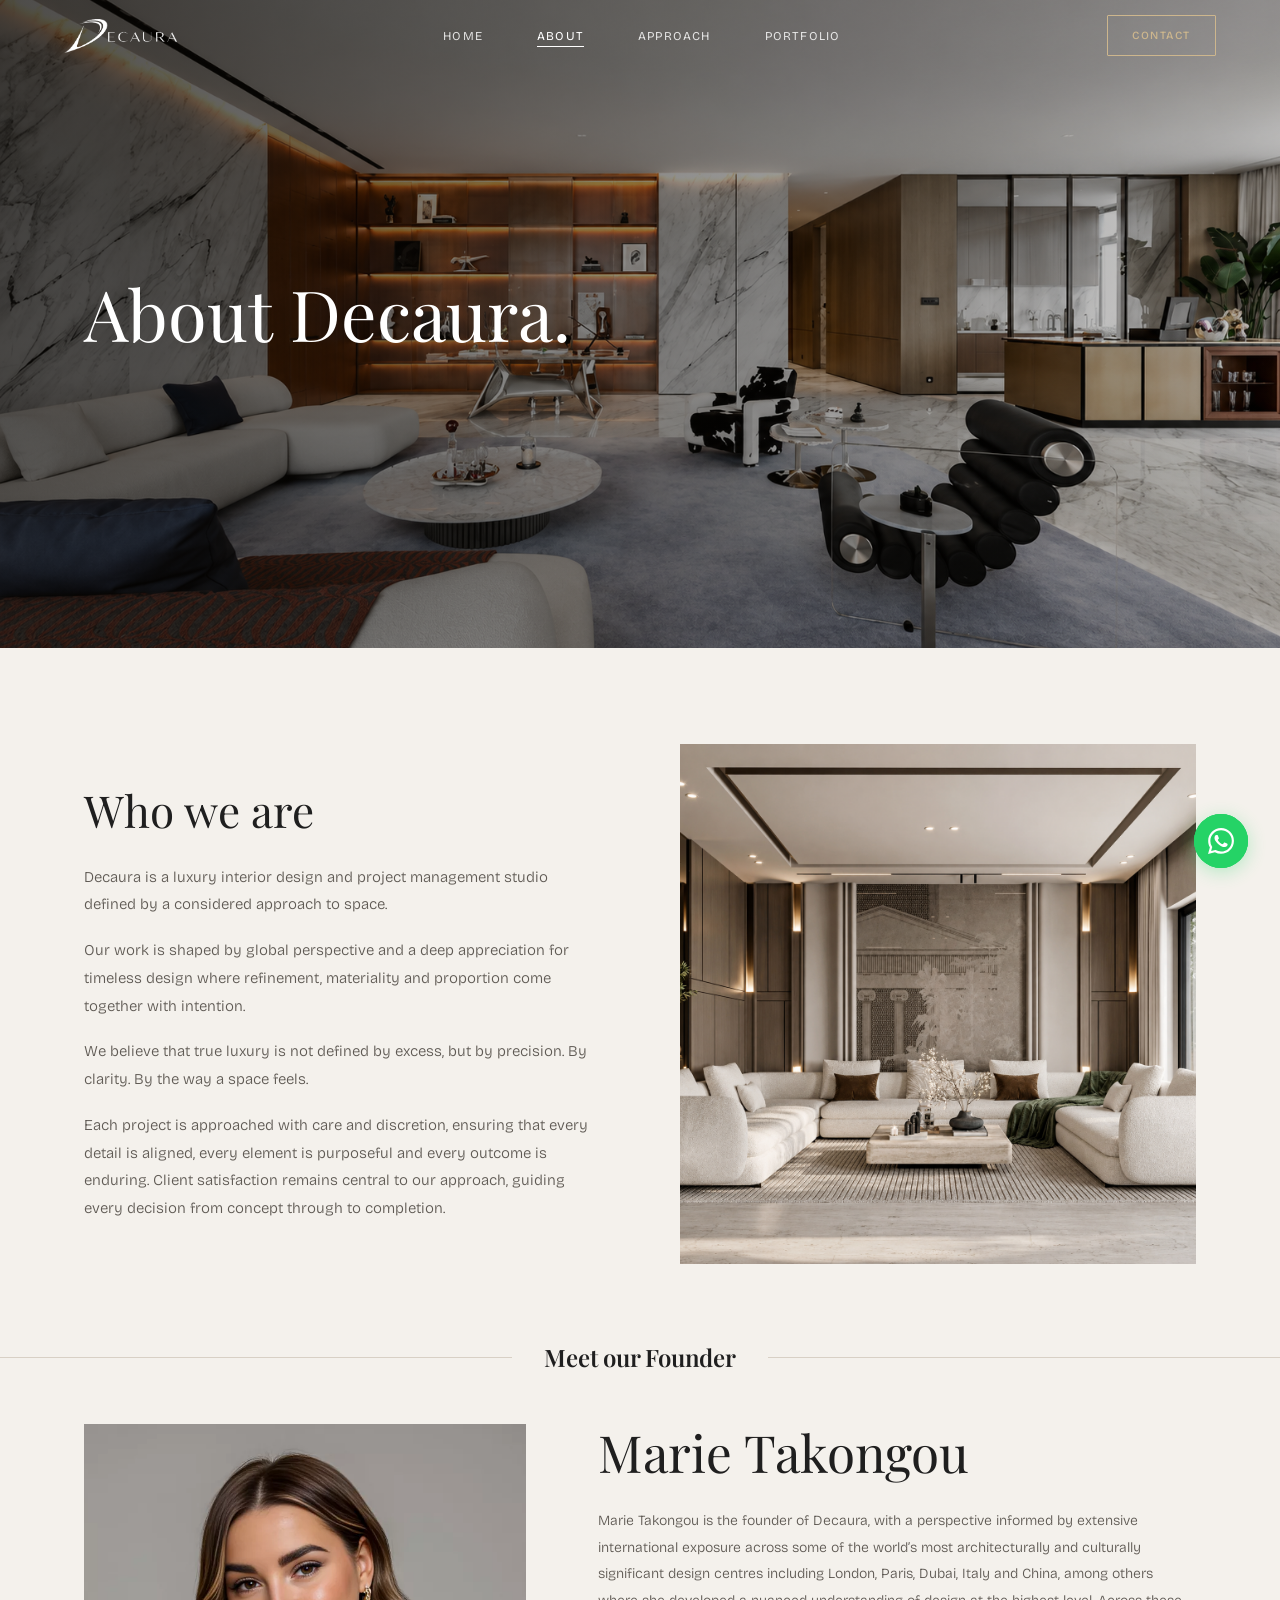
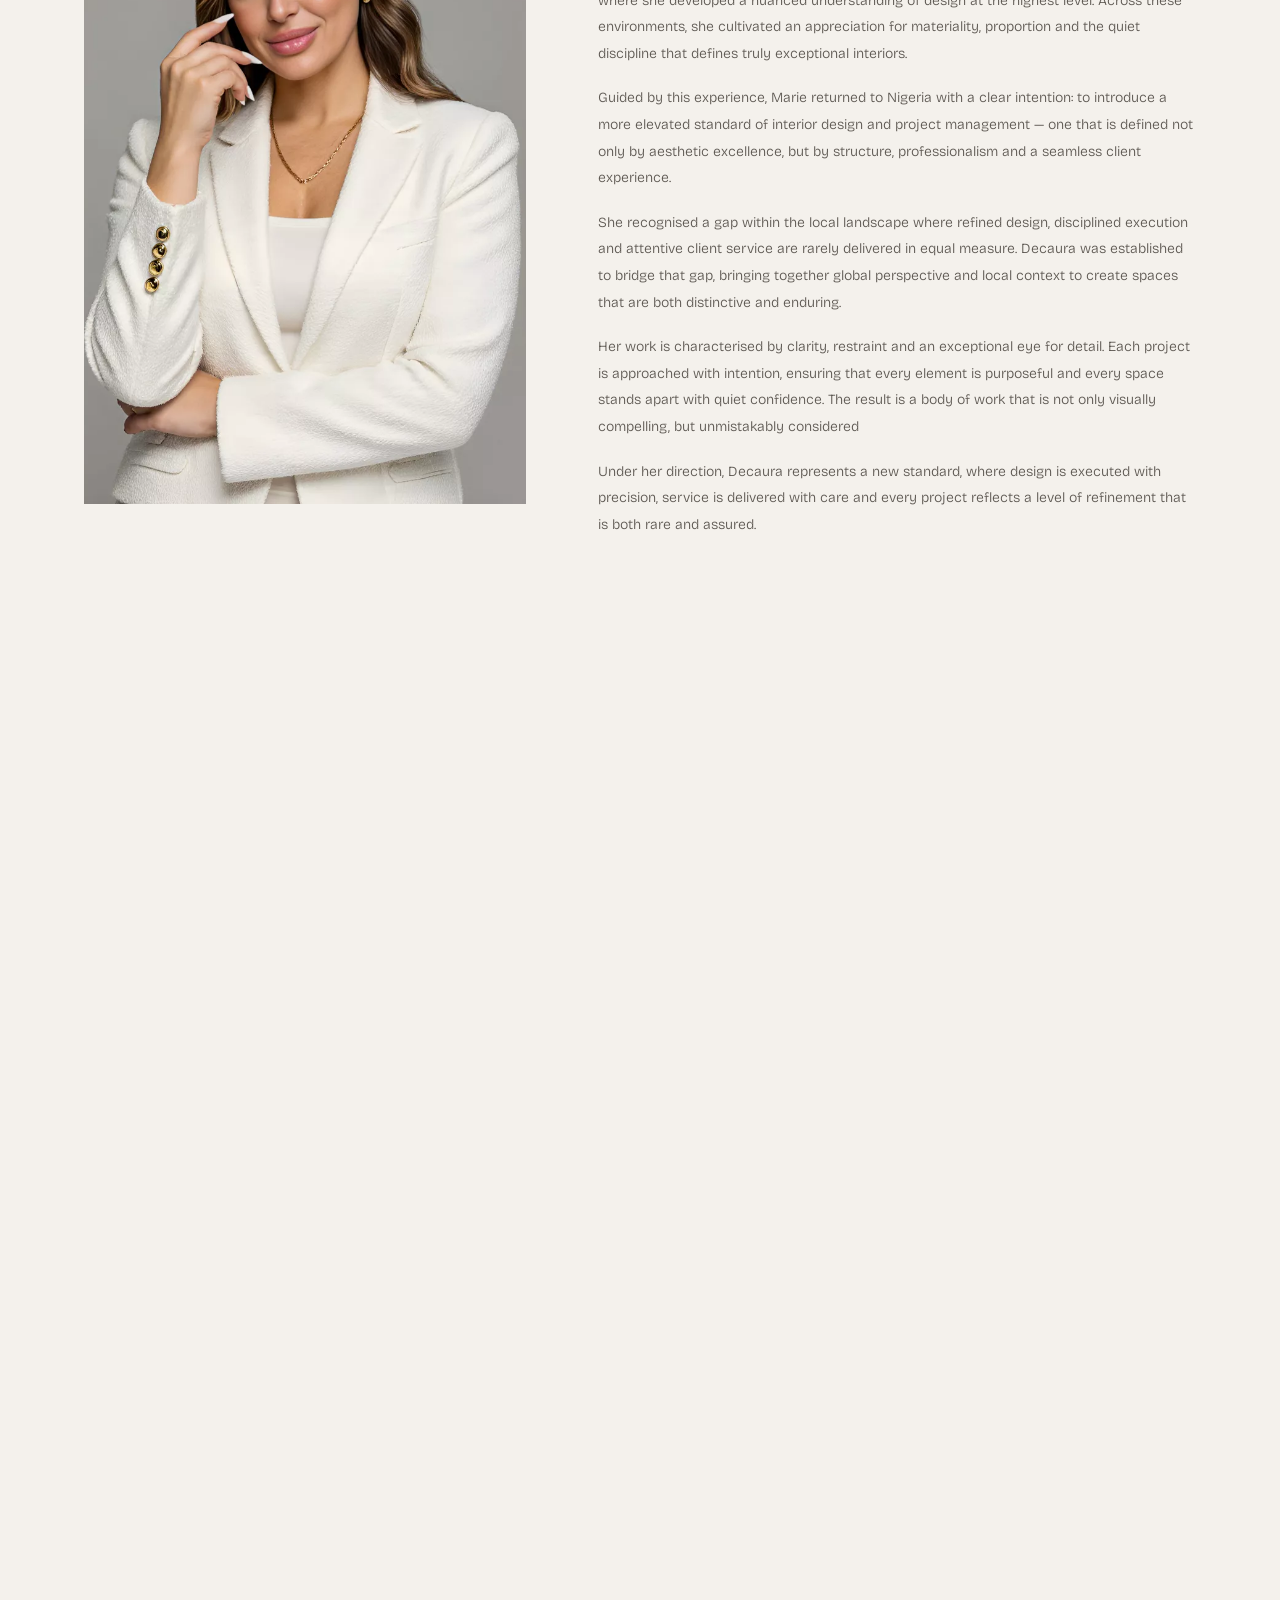
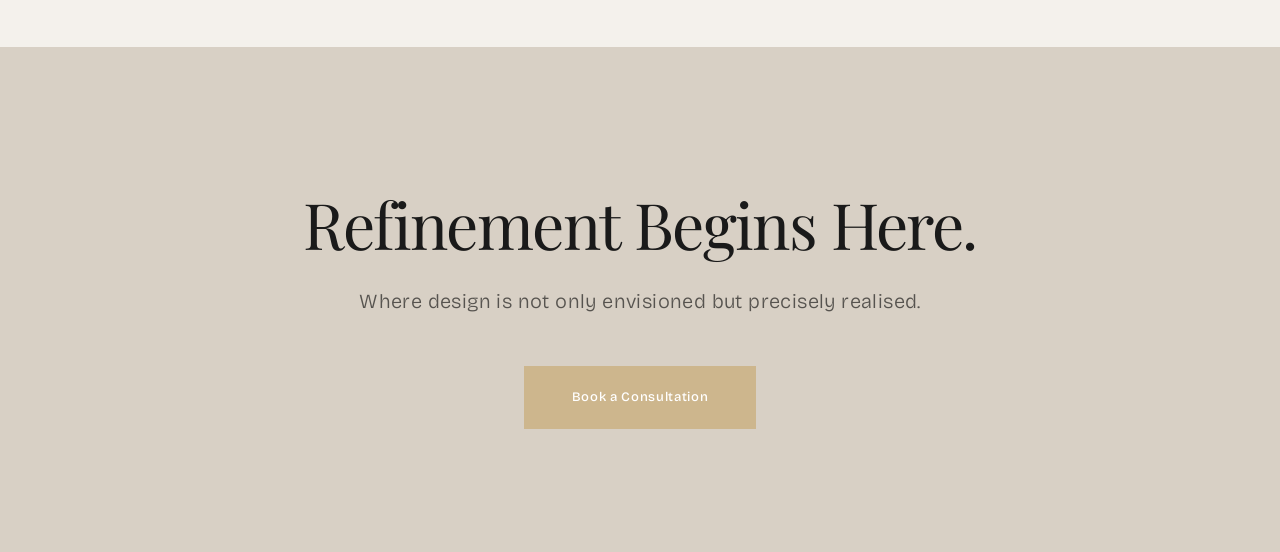
==== commit ba8973b7: "feat: enhance content clarity and consistency across multiple pages, update button text for improved" ====
--- a/about.html
+++ b/about.html
@@ -137,42 +137,19 @@
             <div class="founder-content">
               <h2 class="founder-name">Marie Takongou</h2>
               <p>
-                Marie Takongou is the Founder of Decaura, with a perspective
-                informed by extensive international exposure across some of the
-                world's most architecturally and culturally significant design
-                centres — including London, Paris, Dubai, Italy and China —
-                where she developed a nuanced understanding of design at the
-                highest level.
-              </p>
-              <p>
-                Across these environments, she cultivated an appreciation for
-                materiality, proportion and the quiet discipline that defines
-                truly exceptional interiors. Guided by this experience, Marie
-                returned to Nigeria with a clear intention to introduce a more
-                elevated standard of interior design and project management —
-                one defined not only by aesthetic excellence, but by structure,
-                professionalism and a seamless client experience.
-              </p>
-              <p>
-                She recognised a gap within the local landscape where refined
-                design, disciplined execution and attentive client service are
-                rarely delivered in equal measure. Decaura was established to
-                bridge that gap, bringing together global perspective and local
-                context to create spaces that are both distinctive and enduring.
-              </p>
-              <p>
-                Her work is characterised by clarity, restraint and an
-                exceptional eye for detail. Each project is approached with
-                intention, ensuring every element is purposeful and every space
-                stands apart with quiet confidence. The result is a body of work
-                that is not only visually compelling, but unmistakably
-                considered.
-              </p>
-              <p>
-                Under her direction, Decaura represents a new standard — where
-                design is executed with precision, service is delivered with
-                care, and every project reflects a level of refinement that is
-                both rare and assured.
+                Marie Takongou is the founder of Decaura, with a perspective informed by extensive international exposure across some of the world’s most architecturally and culturally significant design centres including London, Paris, Dubai, Italy and China, among others where she developed a nuanced understanding of design at the highest level. Across these environments, she cultivated an appreciation for materiality, proportion and the quiet discipline that defines truly exceptional interiors.
+              </p>
+              <p>
+               Guided by this experience, Marie returned to Nigeria with a clear intention: to introduce a more elevated standard of interior design and project management — one that is defined not only by aesthetic excellence, but by structure, professionalism and a seamless client experience.
+              </p>
+              <p>
+                She recognised a gap within the local landscape where refined design, disciplined execution and attentive client service are rarely delivered in equal measure. Decaura was established to bridge that gap, bringing together global perspective and local context to create spaces that are both distinctive and enduring.
+              </p>
+              <p>
+                Her work is characterised by clarity, restraint and an exceptional eye for detail. Each project is approached with intention, ensuring that every element is purposeful and every space stands apart with quiet confidence. The result is a body of work that is not only visually compelling, but unmistakably considered
+              </p>
+              <p>
+                Under her direction, Decaura represents a new standard, where design is executed with precision, service is delivered with care and every project reflects a level of refinement that is both rare and assured.
               </p>
             </div>
           </div>
@@ -323,7 +300,7 @@
         <div class="container">
           <h2>Refinement Begins Here.</h2>
           <p>Where design is not only envisioned but precisely realised.</p>
-          <a href="./contact.html" class="btn-cta" style="color: var(--pure-white);">Begin Your Project</a>
+          <a href="./contact.html" class="btn-cta" style="color: var(--pure-white);">Book a Consultation</a>
         </div>
       </section>
     </main>
--- a/styles/global.css
+++ b/styles/global.css
@@ -595,7 +595,7 @@
    ════════════════════════════════════════════════════════════ */
 .quote-section {
     background: var(--porcelain-white);
-    padding: 180px var(--gutter);
+    padding: 100px var(--gutter);
     border-top: 0.2px solid var(--arch-beige);
 }
 .quote-section .container {
@@ -735,11 +735,14 @@
    ════════════════════════════════════════════════════════════ */
 .stats-section {
     background: none;
-    padding: 100px 0;
+    padding: 0;
 }
 .stats-grid {
     display: grid;
     grid-template-columns: repeat(3, 1fr);
+}
+.stats-grid--home {
+    grid-template-columns: repeat(4, 1fr);
 }
 .stat-item {
     display: flex;
@@ -755,7 +758,9 @@
 /* Number display – wraps the rolling drum, the + sign, and the inline icon */
 .stat-number {
     font-family: var(--sans);
-    font-size: clamp(48px, 6vw, 72px);
+    font-size: clamp(32px, 4.8vw, 54px);
+
+
     font-weight: 400;
     color: var(--ink-black);
     line-height: 1;
@@ -791,10 +796,11 @@
     justify-content: center;
     flex-shrink: 0;
 }
-.stat-icon img {
-    width: 48px;
-    height: 48px;
-    object-fit: contain;
+    .stat-icon img {
+        width: 44px;
+        height: 44px;
+        object-fit: contain;
+
     /* Tint icons to bronze using CSS filter to match the image precisely */
     filter: brightness(0) saturate(100%) invert(86%) sepia(9%) saturate(849%) hue-rotate(352deg) brightness(91%) contrast(93%);
 }
@@ -827,7 +833,7 @@
     mask-image: linear-gradient(to right, transparent, black 10%, black 90%, transparent);
 }
 .services-section h2 {
-    margin-bottom: 84px;
+    margin-bottom: 40px;
 }
 .logo-track {
     display: flex;
@@ -950,7 +956,7 @@
    ════════════════════════════════════════════════════════════ */
 .services-section {
     background: var(--porcelain-white);
-    padding: 96px 0;
+    padding: 40px 0;
 }
 .services-section > .container > .section-label {
     text-align: center;
@@ -1060,7 +1066,7 @@
    ════════════════════════════════════════════════════════════ */
 .why-section {
     background: none;
-    padding: 96px 0;
+    padding: 20px 0;
 }
 .why-layout {
     display: grid;
@@ -1097,9 +1103,11 @@
    TESTIMONIALS
    ════════════════════════════════════════════════════════════ */
 .testimonials-section {
-    padding: 120px 0;
+    margin-top: 40px;
+    padding: 100px 0;
     background: none;
     text-align: center;
+    border-top: 1px solid var(--arch-beige);
 }
 .testimonial-container {
     max-width: 900px;
@@ -1410,6 +1418,11 @@
    ════════════════════════════════════════════════════════════ */
 @media (max-width: 1024px) {
     .services-grid { grid-template-columns: repeat(2, 1fr); gap: 24px; }
+    .stats-grid--home { grid-template-columns: repeat(2, 1fr); }
+    .stat-number { font-size: clamp(28px, 5.6vw, 44px); }
+
+
+
     .why-layout {
         grid-template-columns: 1fr;
         gap: 48px;
@@ -1600,8 +1613,14 @@
 
 @media (max-width: 480px) {
     .work-slide { width: 220px; height: 220px; }
-    .stats-grid { grid-template-columns: repeat(2, 1fr); }
+    .stats-grid--home { grid-template-columns: repeat(2, 1fr); }
+    .stat-number { font-size: clamp(22px, 7.6vw, 34px); }
+    .stat-icon img { width: 34px; height: 34px; }
+
+
+
     .hero-heading { font-size: clamp(32px, 9vw, 44px); }
+
     .hero-indicators { display: none; }
     .hero-sub { font-size: 13px; }
     .btn-cta { padding: 14px 32px; font-size: 11px; }
--- a/styles/about.css
+++ b/styles/about.css
@@ -100,7 +100,7 @@
    ════════════════════════════════════════════════════════════ */
 .who-section {
     background: var(--porcelain-white);
-    padding: 96px 0;
+    padding: 96px 0px 40px 0px;
 }
 .who-layout {
     display: grid;
@@ -138,7 +138,7 @@
    MEET OUR FOUNDER
    ════════════════════════════════════════════════════════════ */
 .founder-section {
-    padding: 96px 0;
+    padding: 40px 0;
 }
 .founder-layout {
     display: grid;
@@ -182,7 +182,7 @@
    ════════════════════════════════════════════════════════════ */
 .philosophy-section {
     background: var(--porcelain-white);
-    padding: 120px 0px 0px 0px;
+    padding: 40px 0px;
     text-align: center;
 }
 .philosophy-heading {
@@ -233,7 +233,7 @@
    ════════════════════════════════════════════════════════════ */
 .foundation-section {
     background: none;
-    padding: 120px 0;
+    padding: 40px 0px 80px 0px;
 }
 
 /* Opening paragraphs */
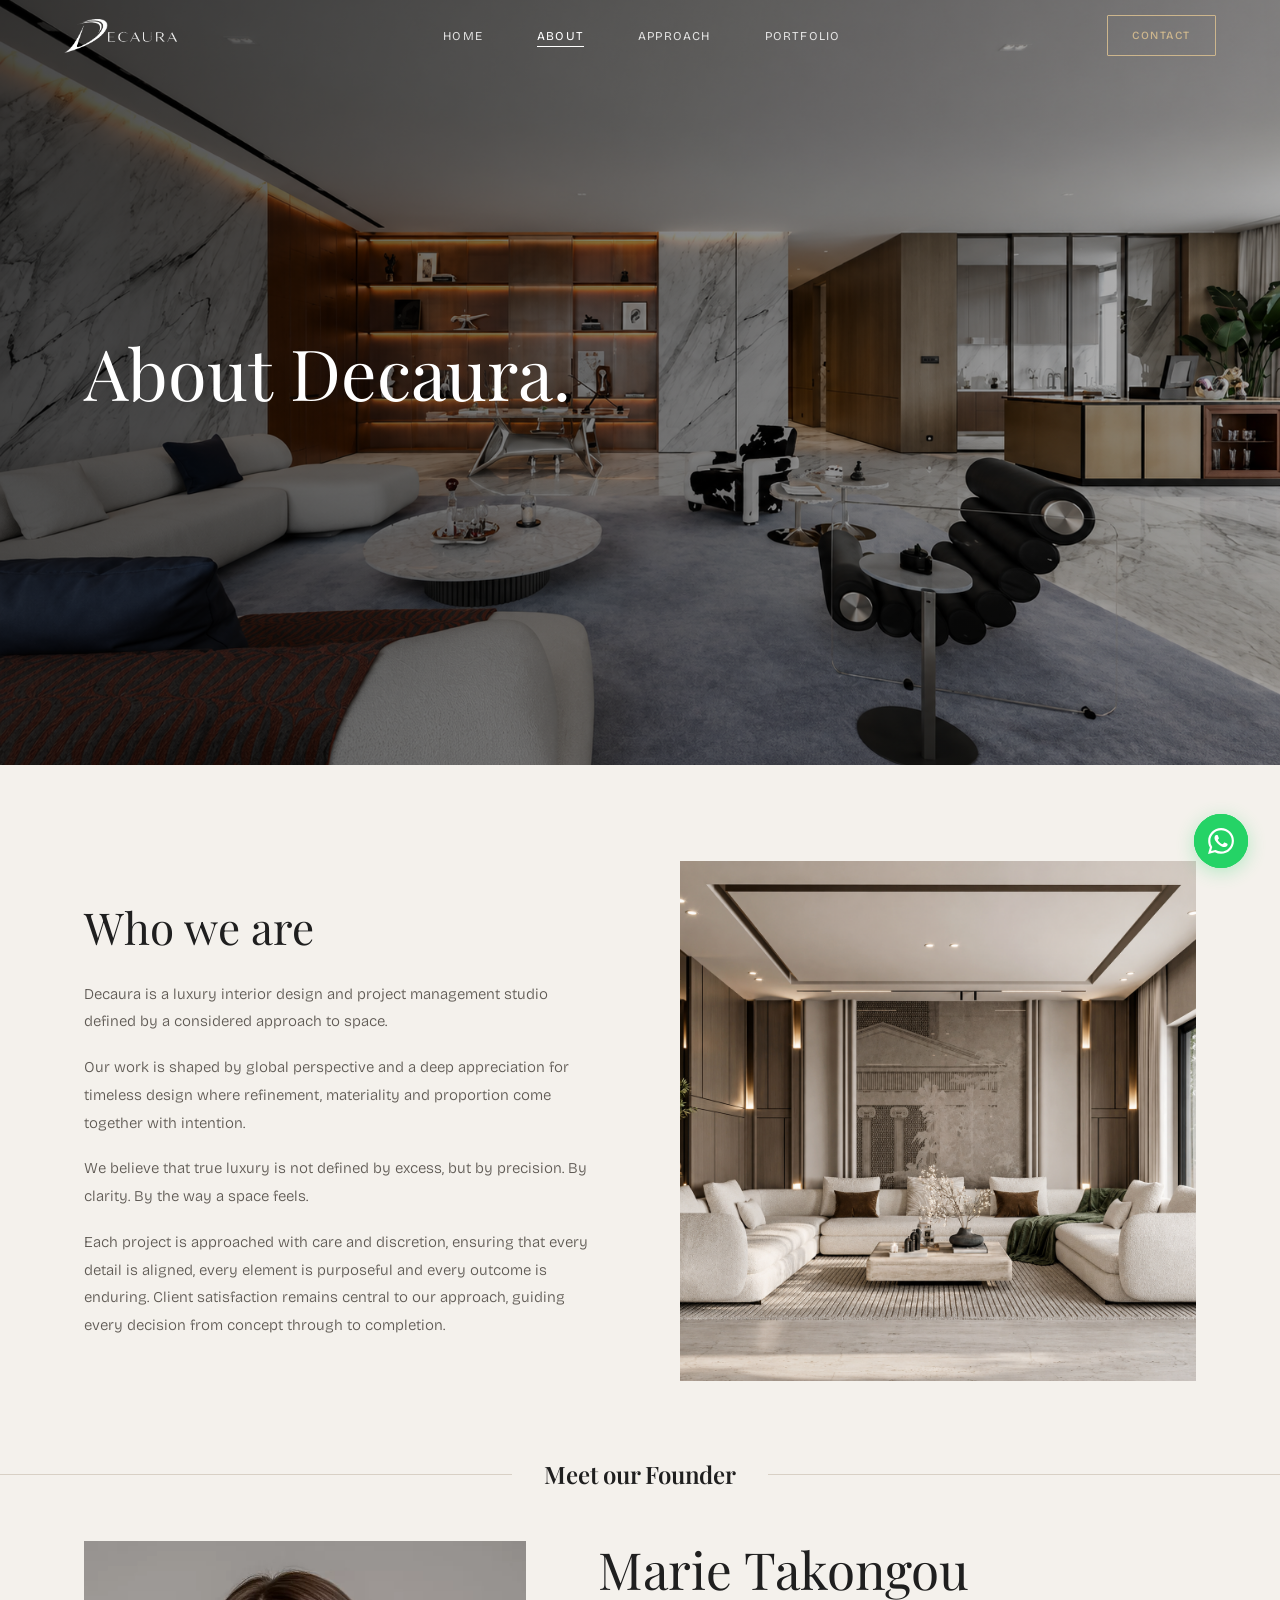
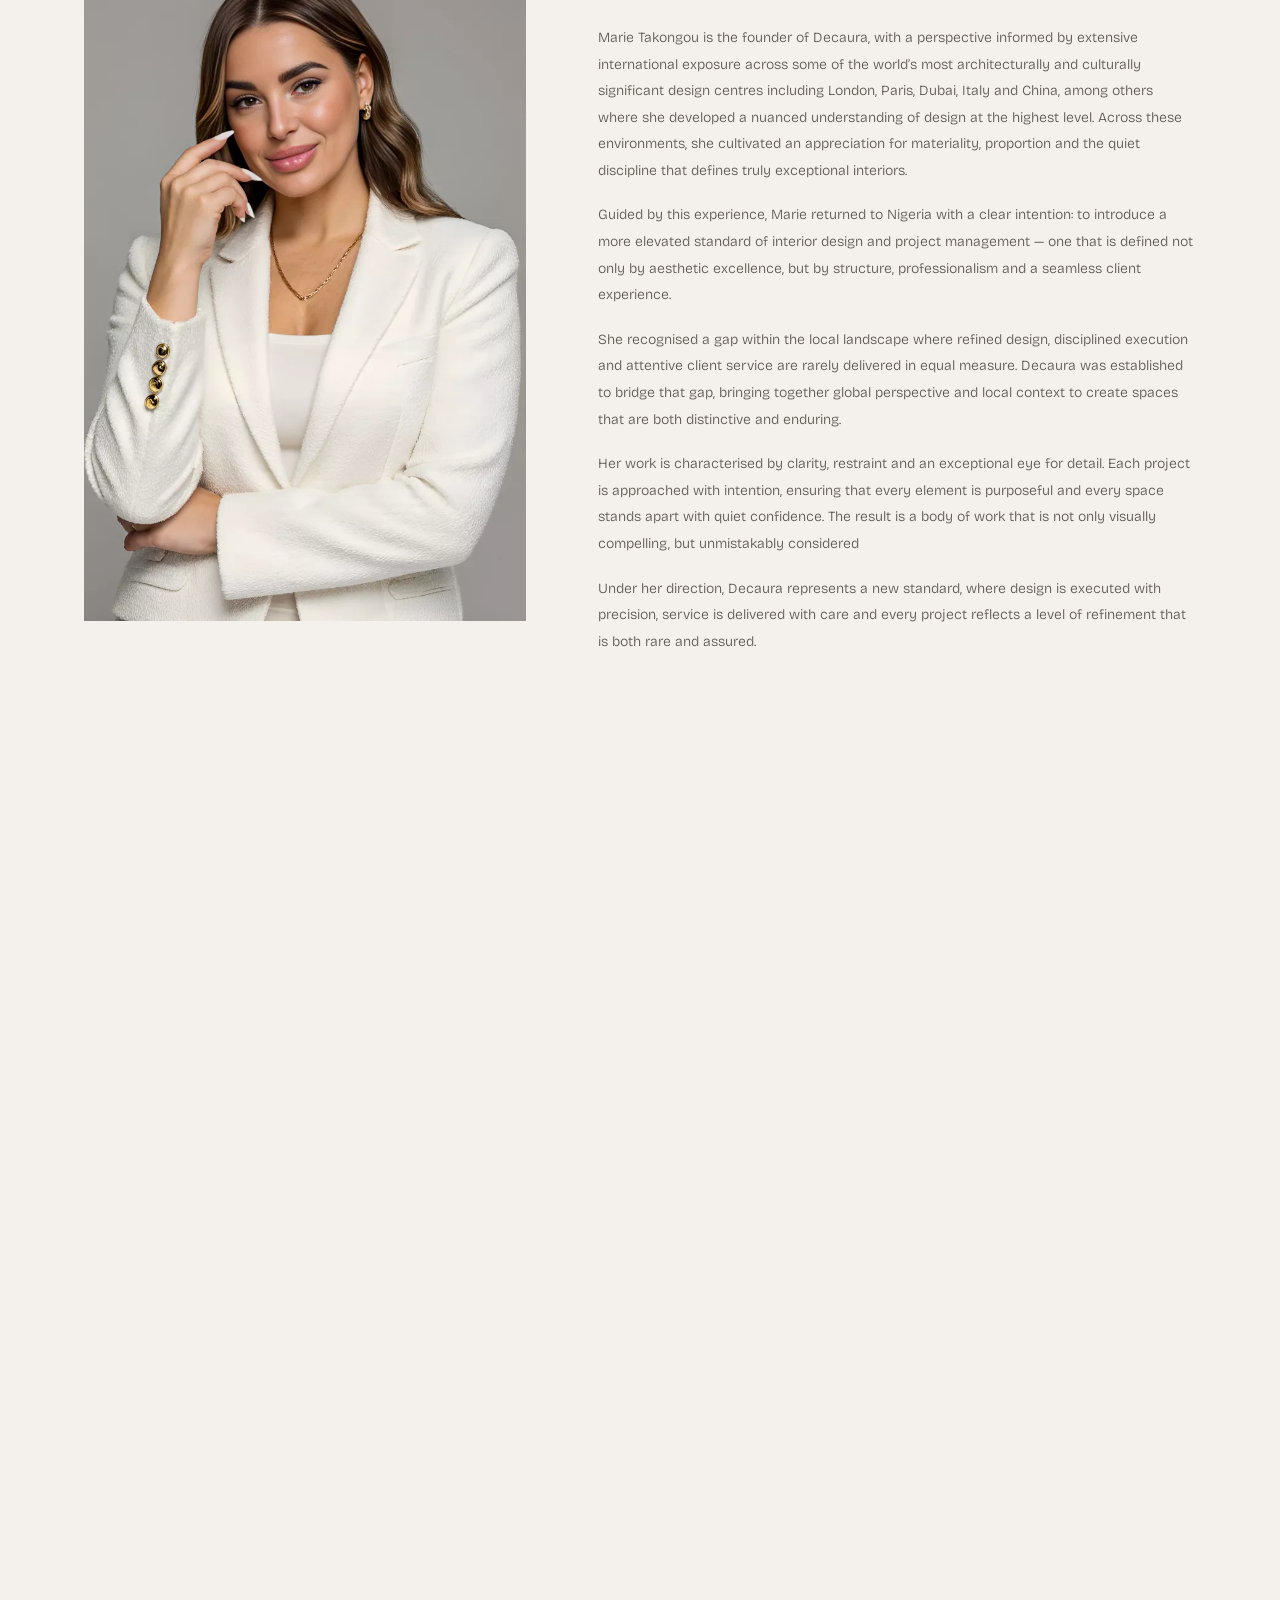
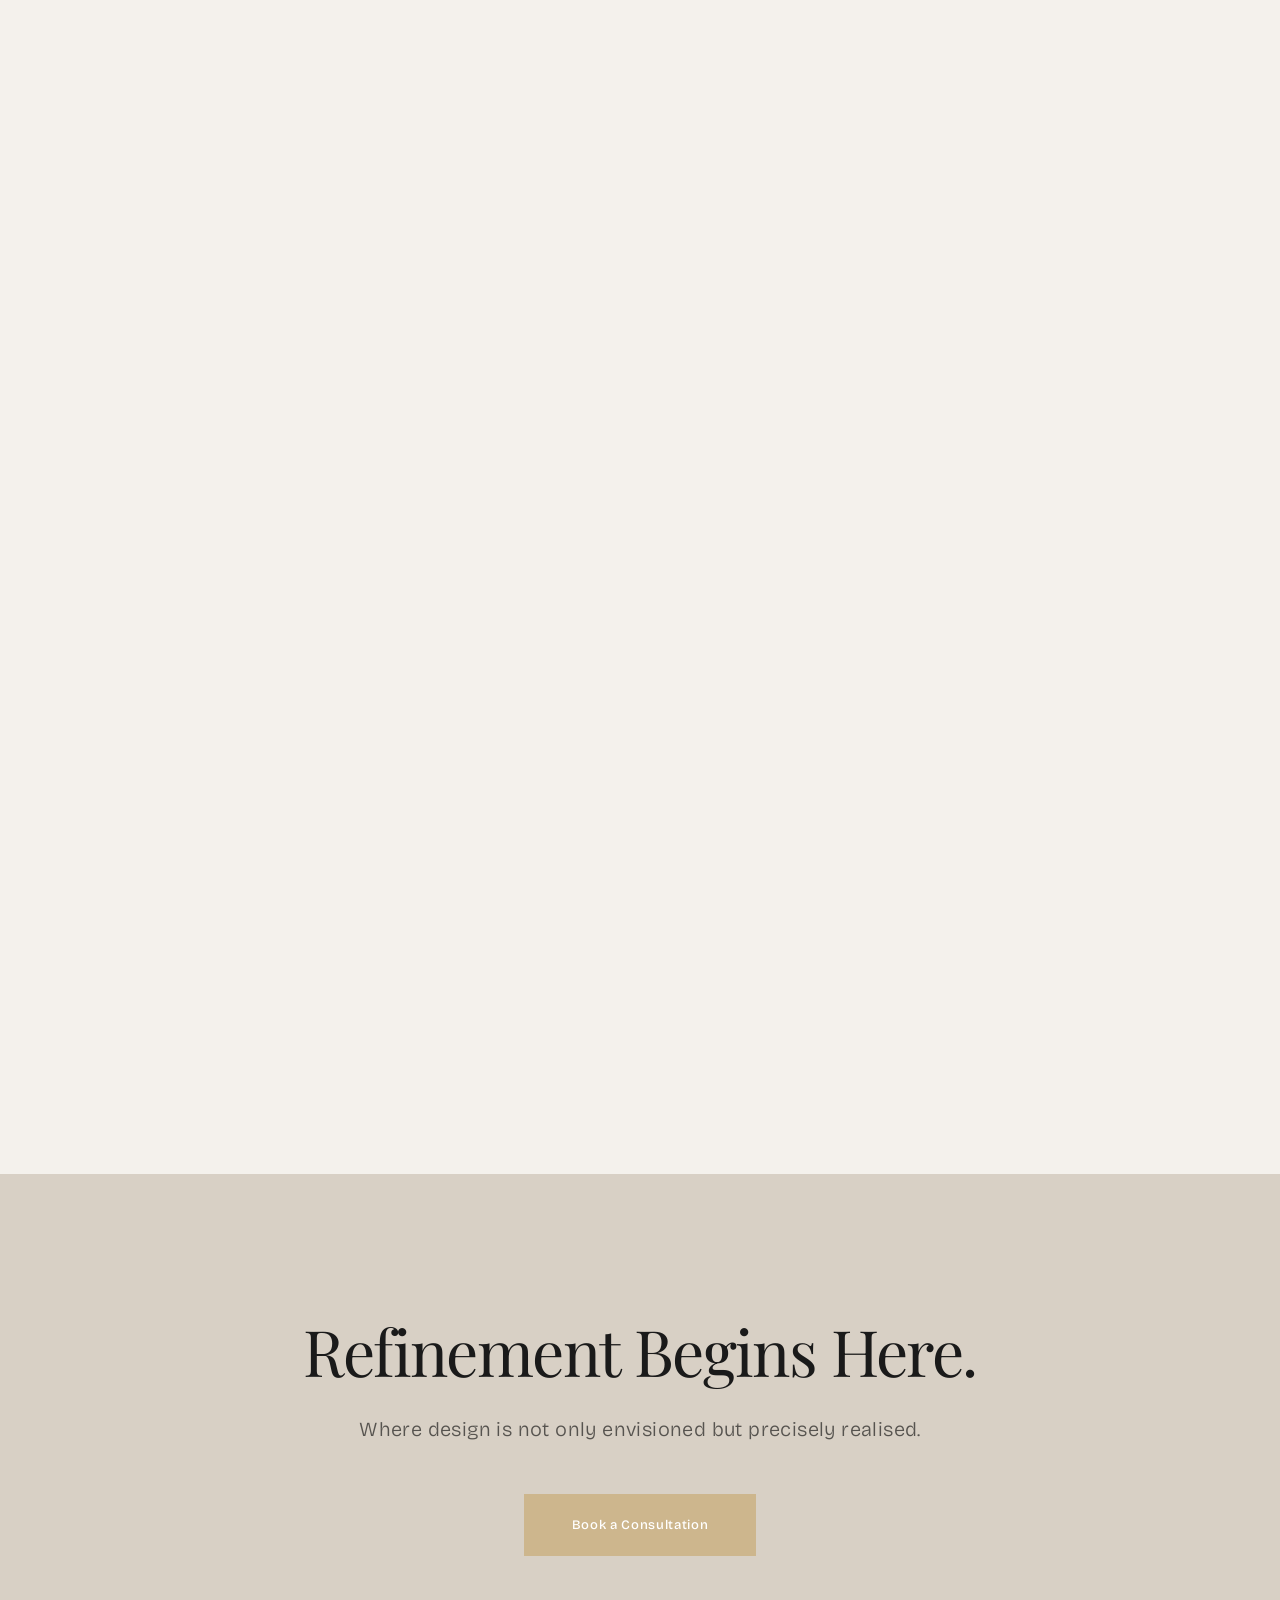
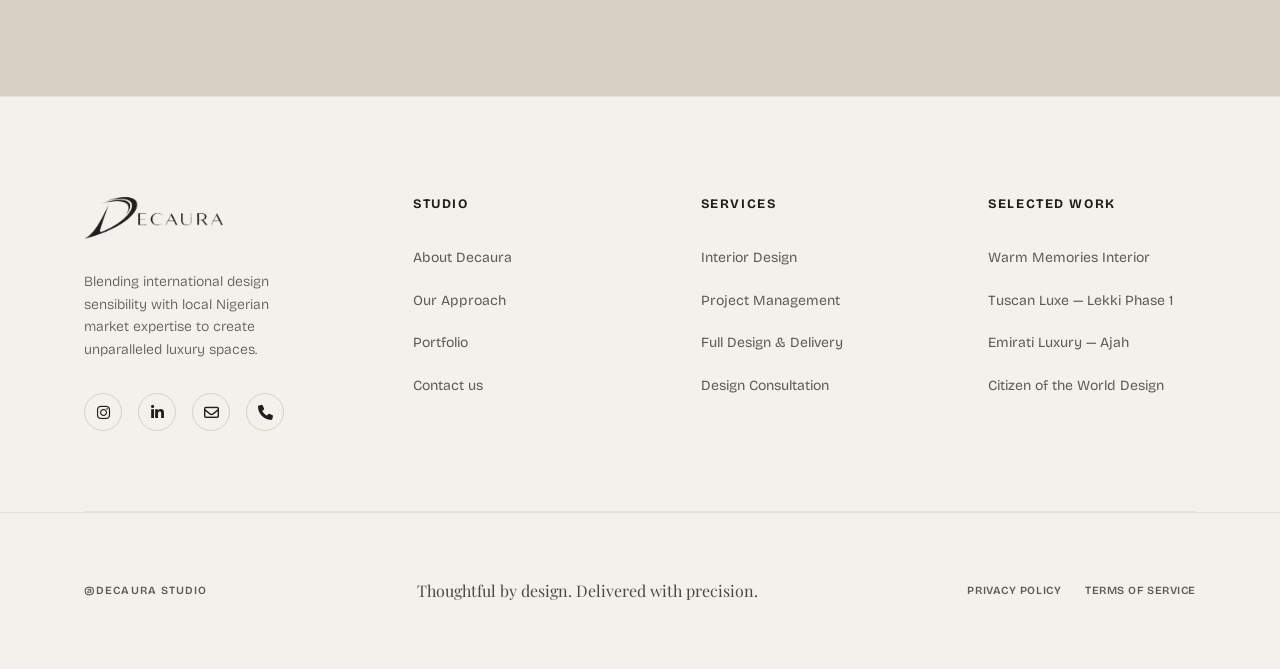
==== commit 478a92fc: "Add portfolio banner image and placeholder for project detail additions script - Added a new portfol" ====
--- a/about.html
+++ b/about.html
@@ -378,10 +378,10 @@
           <div class="ff-col">
             <h4>Selected Work</h4>
             <ul>
-              <li><a href="./project-detail.html?id=alchemy-banana-island">Alchemy Home Design</a></li>
-              <li><a href="./project-detail.html?id=contemporary-ibeju-lekki">Contemporary Home, Ibeju Lekki</a></li>
-              <li><a href="./project-detail.html?id=italian-victoria-island">Italian Home Design, V.I.</a></li>
-              <li><a href="./project-detail.html?id=reflex-angelo-ikoyi">Reflex Angelo, Ikoyi</a></li>
+              <li><a href="./project-detail.html?id=warm-memories-interior">Warm Memories Interior</a></li>
+              <li><a href="./project-detail.html?id=tuscan-luxe-lekki-phase-1">Tuscan Luxe — Lekki Phase 1</a></li>
+              <li><a href="./project-detail.html?id=emirati-luxury-ajah-lagos">Emirati Luxury — Ajah</a></li>
+              <li><a href="./project-detail.html?id=citizen-of-the-world-design">Citizen of the World Design</a></li>
             </ul>
           </div>
         </div>
--- a/styles/global.css
+++ b/styles/global.css
@@ -724,7 +724,7 @@
     letter-spacing: 0.12em;
     text-transform: uppercase;
     color: var(--pure-white);
-    opacity: 0;
+    opacity: 1;
     transition: opacity 0.3s ease;
 }
 .work-slide:hover .slide-label { opacity: 1; }
@@ -932,7 +932,7 @@
     z-index: 2;
 }
 .approach-content {
-    max-width: 700px;
+    max-width: 750px;
 }
 .approach-content h1 {
     font-family: var(--serif);
--- a/styles/about.css
+++ b/styles/about.css
@@ -33,7 +33,7 @@
    ════════════════════════════════════════════════════════════ */
 .about-hero {
     position: relative;
-    height: 72vh;
+    height: 85vh;
     min-height: 520px;
     overflow: hidden;
     display: flex;
@@ -56,9 +56,9 @@
     z-index: 1;
     background: linear-gradient(
         105deg,
-        rgba(8, 6, 3, 0.72) 0%,
-        rgba(8, 6, 3, 0.42) 55%,
-        rgba(8, 6, 3, 0.15) 100%
+        rgba(0, 0, 0, 0.72) 0%,
+        rgba(0, 0, 0, 0.45) 55%,
+        rgba(0, 0, 0, 0.22) 100%
     );
 }
 .about-hero-content {
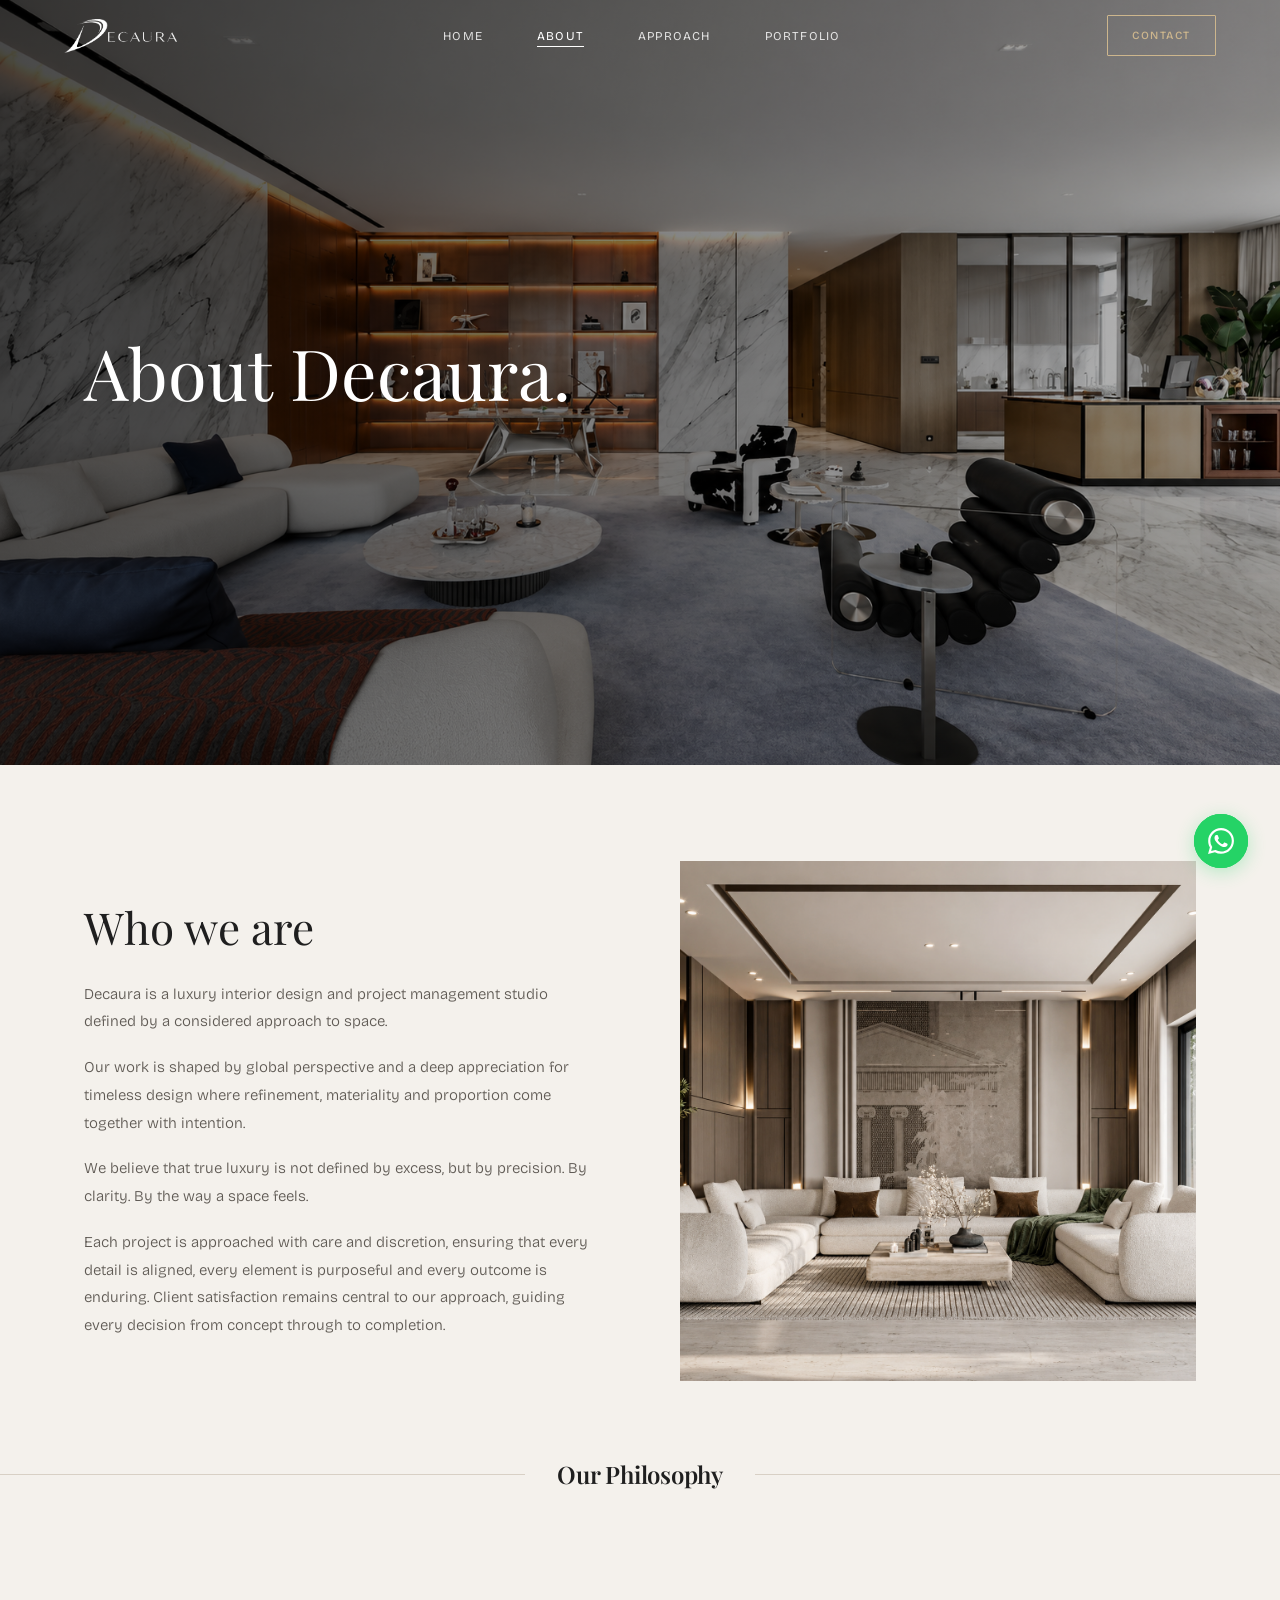
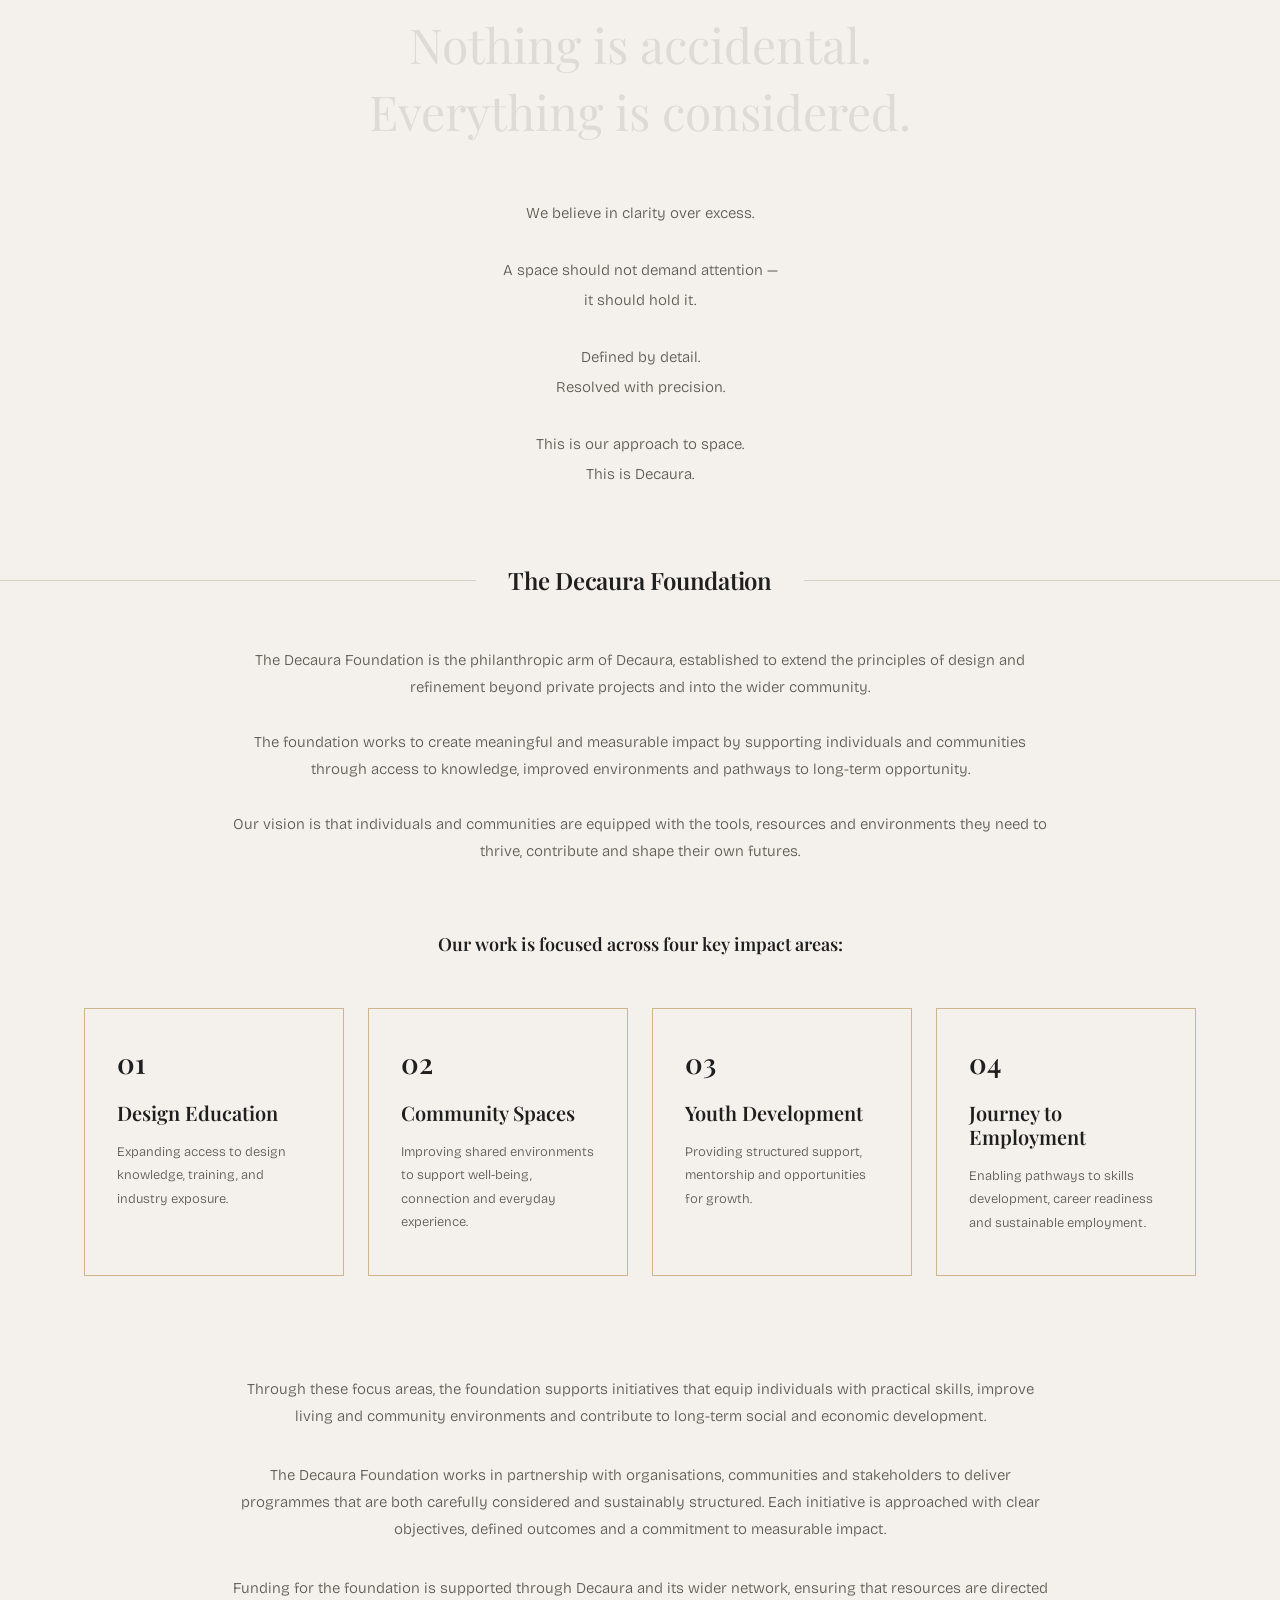
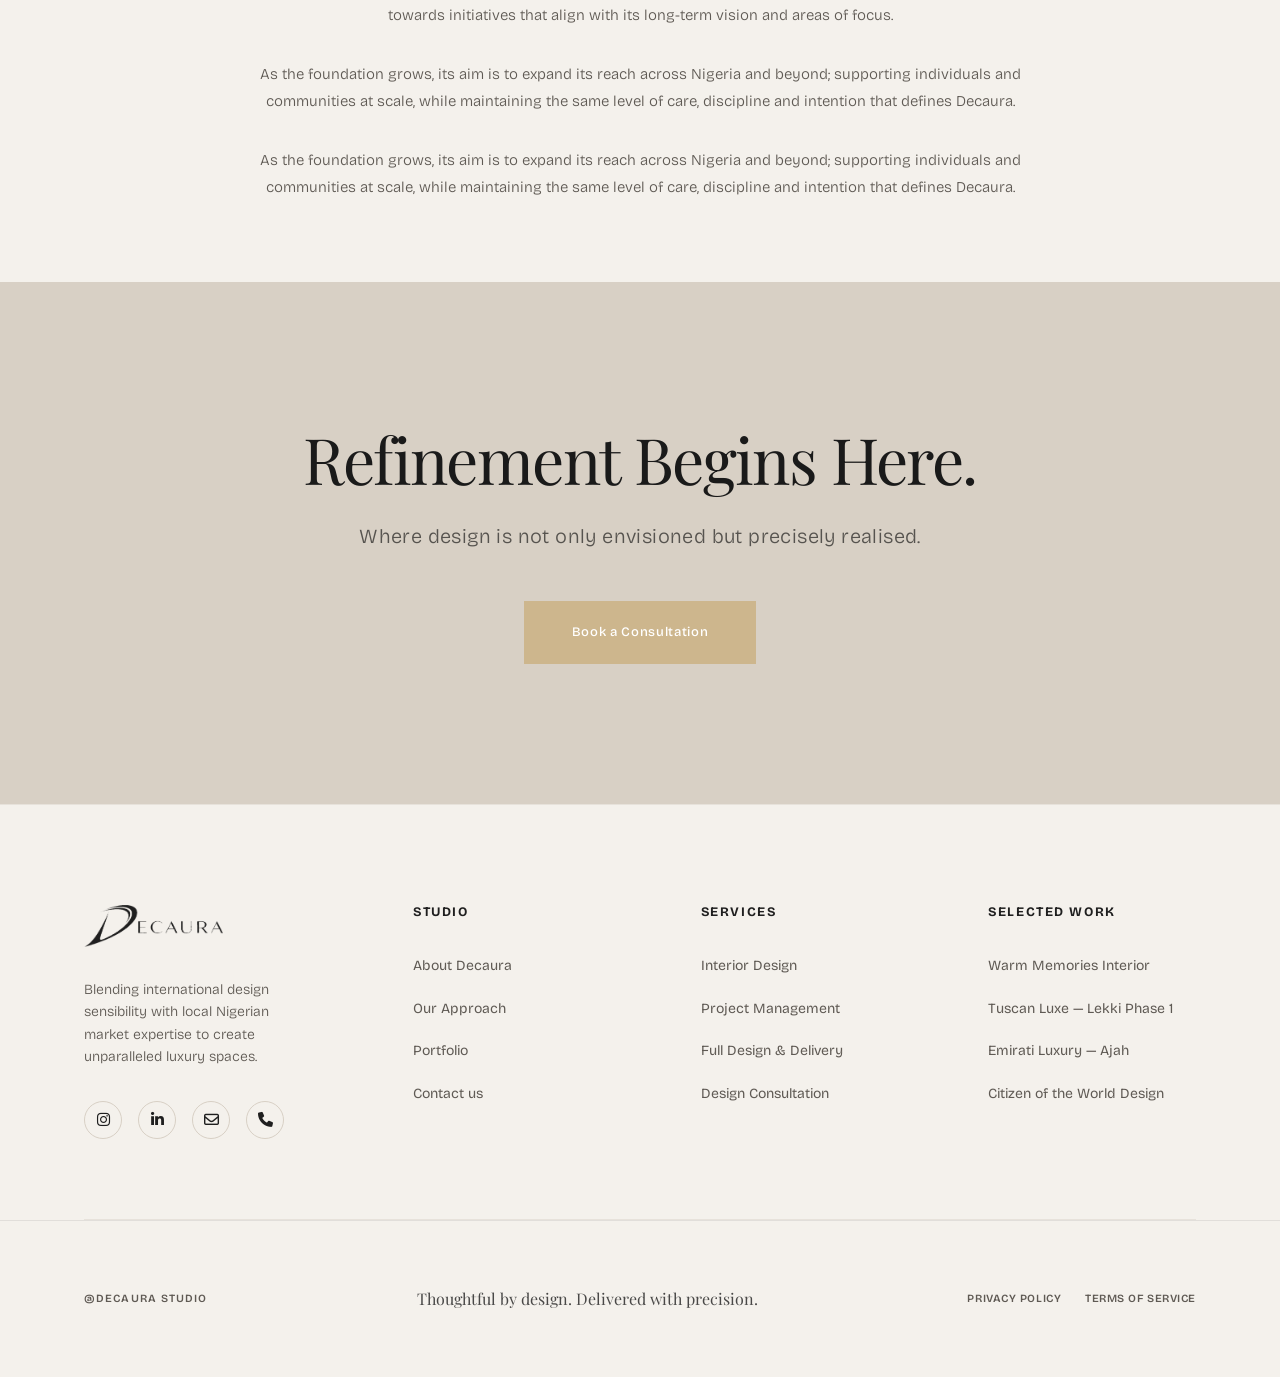
==== commit 2bb2a513: "fix: comment out founder section in about page for future updates" ====
--- a/about.html
+++ b/about.html
@@ -116,7 +116,7 @@
       <!-- ══════════════════════════════
            MEET OUR FOUNDER
       ══════════════════════════════ -->
-      <section class="founder-section reveal">
+      <!-- <section class="founder-section reveal">
         <div class="section-header centered">
           <h2><span>Meet our Founder</span></h2>
         </div>
@@ -154,7 +154,7 @@
             </div>
           </div>
         </div>
-      </section>
+      </section> -->
 
       <!-- ══════════════════════════════
            OUR PHILOSOPHY
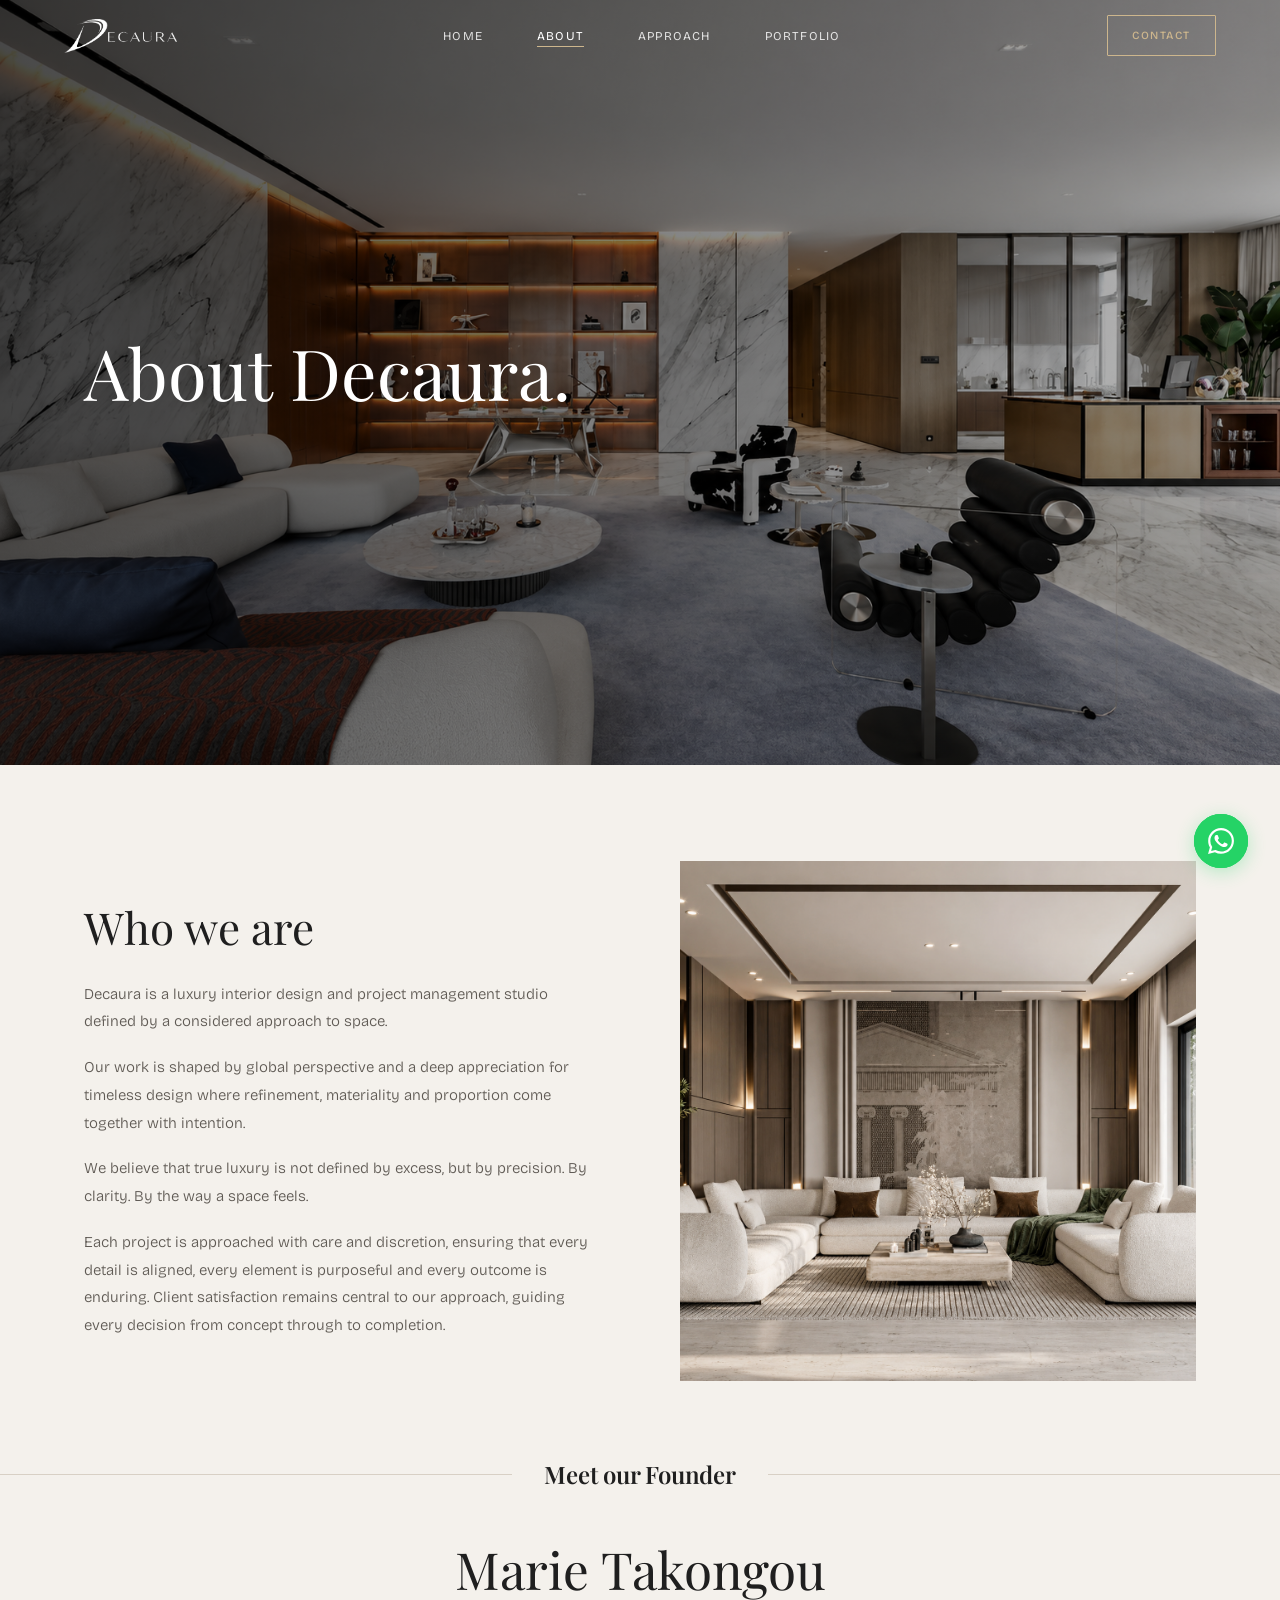
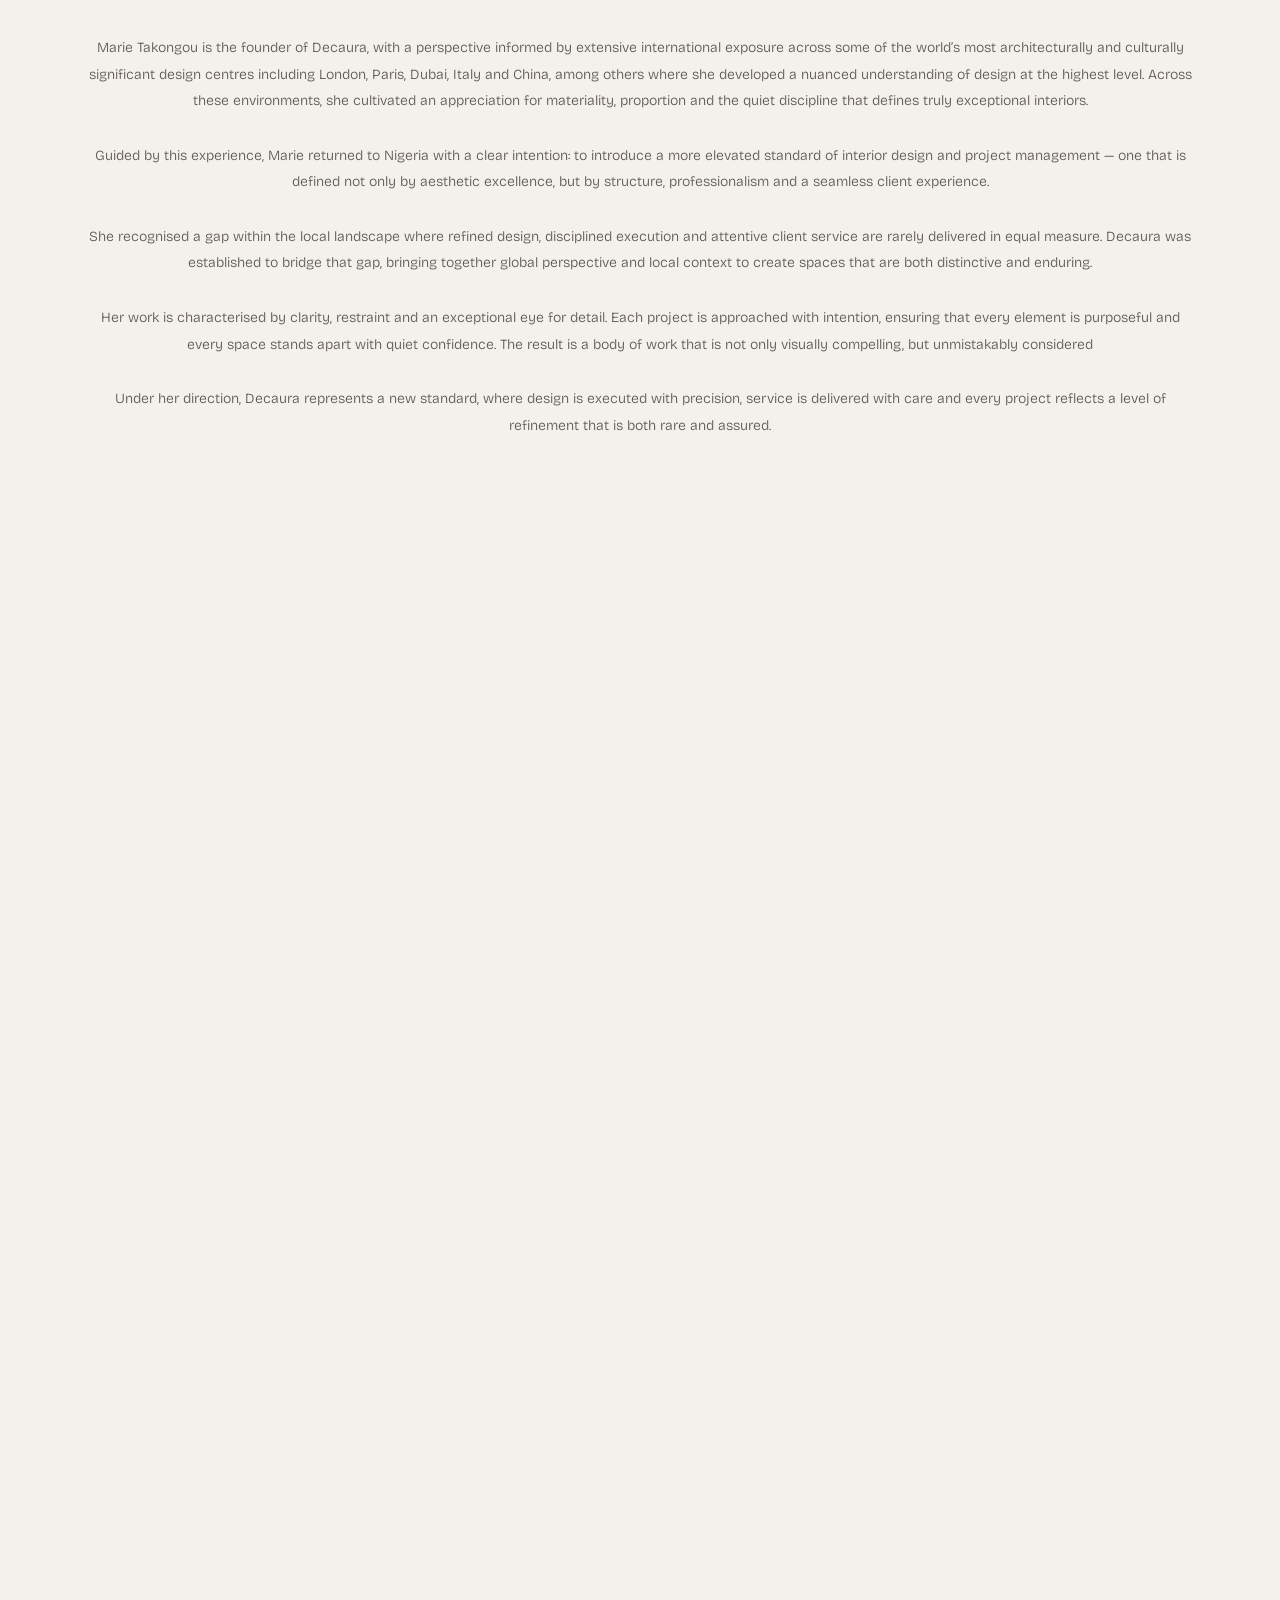
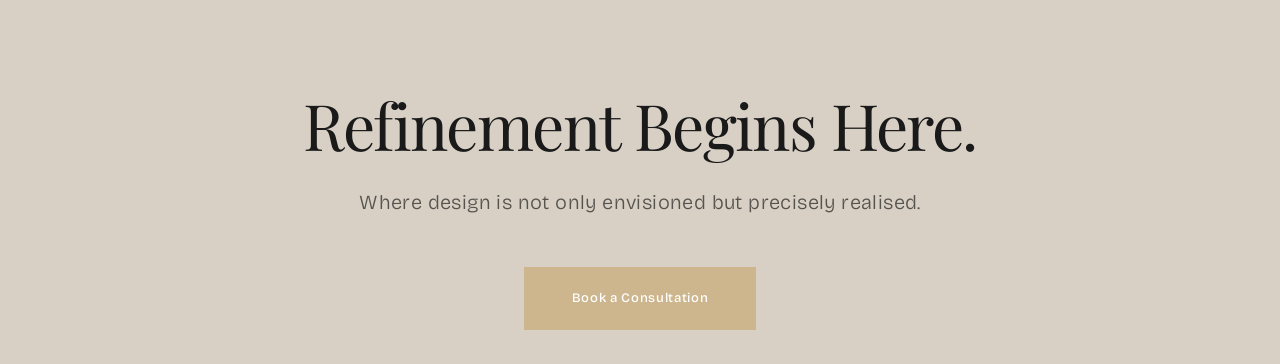
==== commit 0c6fcc2d: "Refactor code structure for improved readability and maintainability" ====
--- a/about.html
+++ b/about.html
@@ -116,14 +116,14 @@
       <!-- ══════════════════════════════
            MEET OUR FOUNDER
       ══════════════════════════════ -->
-      <!-- <section class="founder-section reveal">
+      <section class="founder-section reveal">
         <div class="section-header centered">
           <h2><span>Meet our Founder</span></h2>
         </div>
 
         <div class="container">
           <div class="founder-layout">
-            <div class="founder-image">
+            <!-- <div class="founder-image">
               <img
                 src="./images/about images/Фотосессия для бьюти-мастера (1).webp"
                 alt="Marie Takongou – Founder of Decaura"
@@ -132,7 +132,7 @@
                 width="500"
                 height="700"
               />
-            </div>
+            </div> -->
 
             <div class="founder-content">
               <h2 class="founder-name">Marie Takongou</h2>
@@ -154,7 +154,7 @@
             </div>
           </div>
         </div>
-      </section> -->
+      </section>
 
       <!-- ══════════════════════════════
            OUR PHILOSOPHY
--- a/styles/global.css
+++ b/styles/global.css
@@ -439,7 +439,7 @@
     bottom: 0; left: 0;
     width: 0;
     height: 1px;
-    background: var(--pure-white);
+    background: #CDB68D;
     transition: width 0.3s ease;
 }
 .navbar--sticky .nav-links a::after {
@@ -1262,13 +1262,13 @@
 .footer-full {
     background: var(--porcelain-white);
     border-top: 1px solid var(--shadow-grey);
-    padding: 100px 0 40px;
+    padding: 80px 0 40px;
 }
 .footer-full-grid {
     display: grid;
     grid-template-columns: 1.2fr 1fr 1fr 1fr;
     gap: 80px;
-    padding-bottom: 80px;
+    padding-bottom: 40px;
     border-bottom: 1px solid var(--shadow-grey);
 }
 
@@ -1276,7 +1276,7 @@
 .ff-logo {
     height: 42px; /* Bigger logo as in image */
     width: auto;
-    margin-bottom: 32px;
+    margin-bottom: 18px;
 }
 .ff-tagline {
     font-family: var(--sans);
@@ -1317,7 +1317,7 @@
     letter-spacing: 0.12em;
     text-transform: uppercase;
     color: var(--ink-black);
-    margin-bottom: 32px;
+    margin-bottom: 18px;
 }
 .ff-col ul {
     display: flex;
@@ -1338,7 +1338,7 @@
     display: flex;
     justify-content: space-between;
     align-items: center;
-    padding-top: 40px;
+    padding-top: 25px;
 }
 .ff-copy {
     font-family: var(--sans);
--- a/styles/about.css
+++ b/styles/about.css
@@ -141,10 +141,10 @@
     padding: 40px 0;
 }
 .founder-layout {
-    display: grid;
-    grid-template-columns: 0.85fr 1.15fr;
+    display: flex;
+    align-items: center;
+    justify-content: center;
     gap: 72px;
-    align-items: start;
 }
 .founder-image img {
     width: 100%;
@@ -160,7 +160,15 @@
     margin-bottom: 28px;
     line-height: 1.1;
 }
+.founder-content{
+    display: flex;
+    align-items: center;
+    flex-direction: column;
+    justify-content: center;
+    gap: 10px;
+}
 .founder-content p {
+    text-align:center;
     font-family: var(--sans);
     font-size: 14px;
     font-weight: 300;
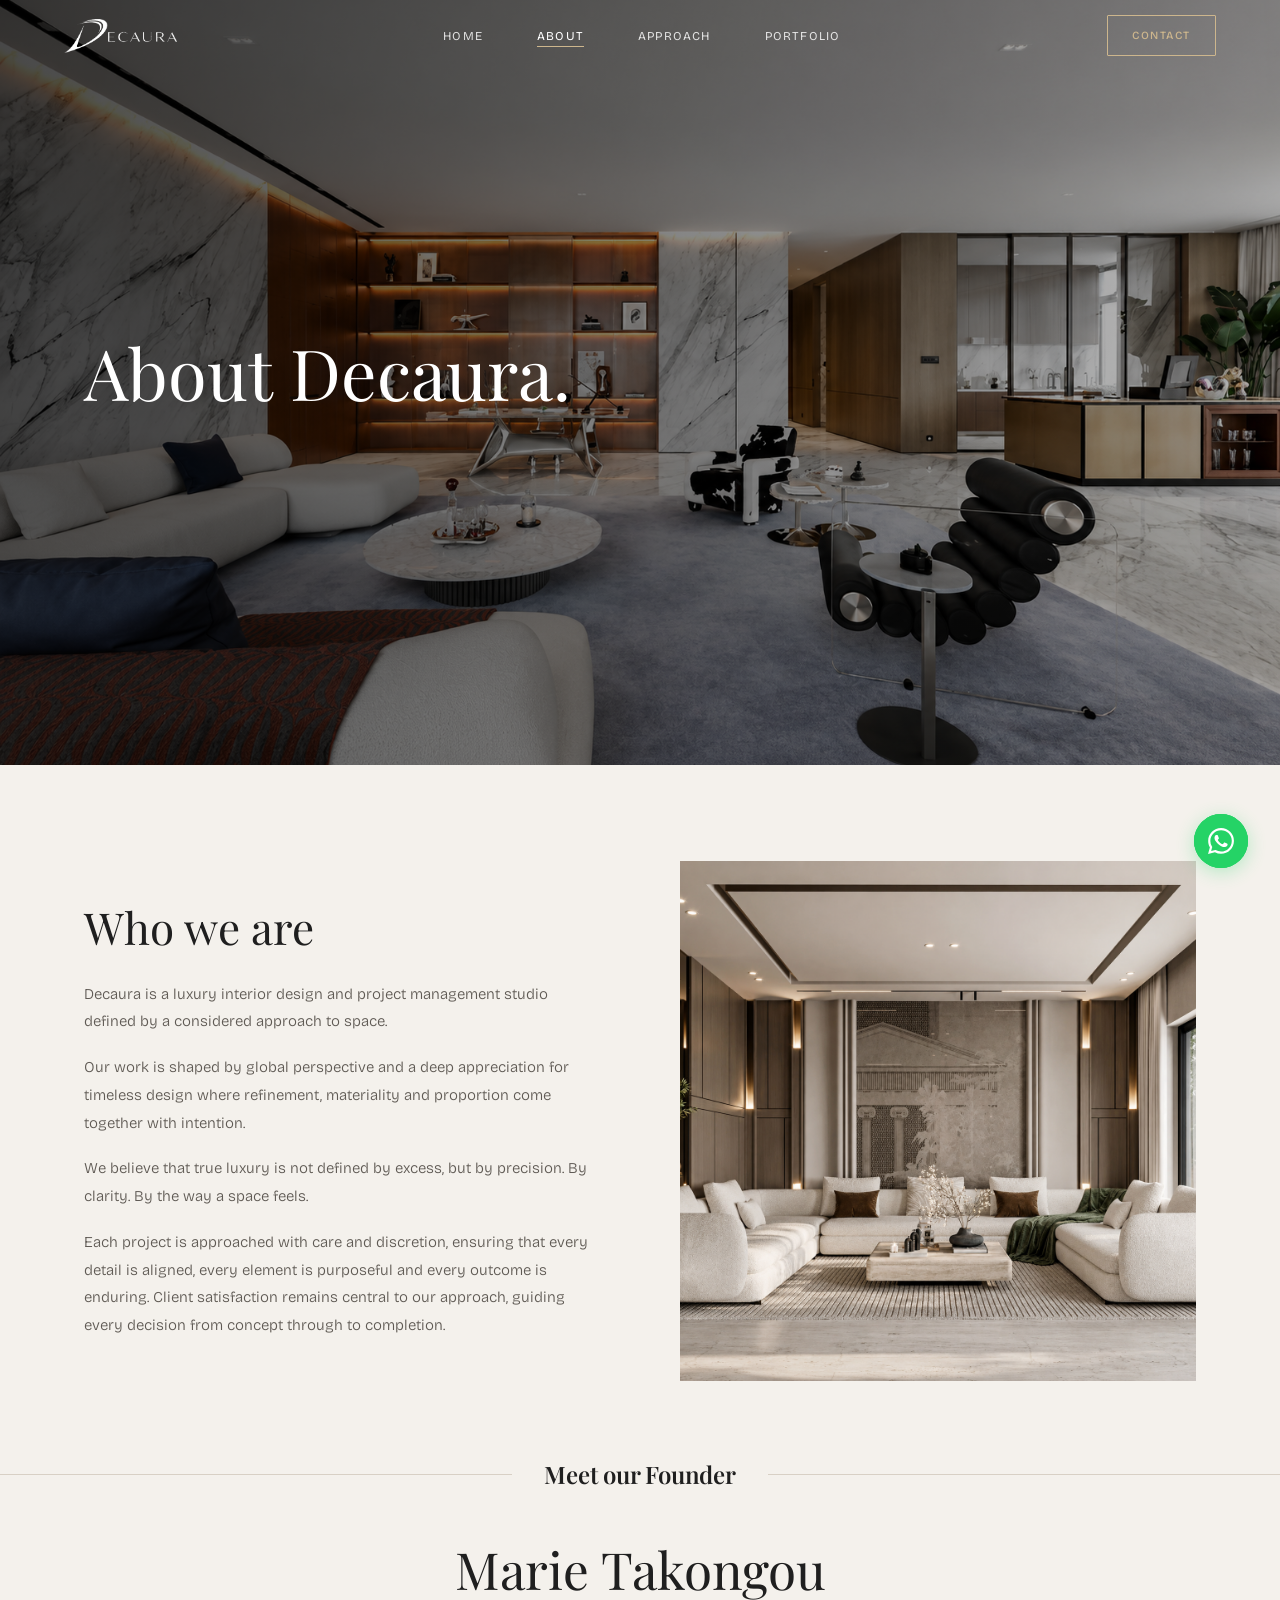
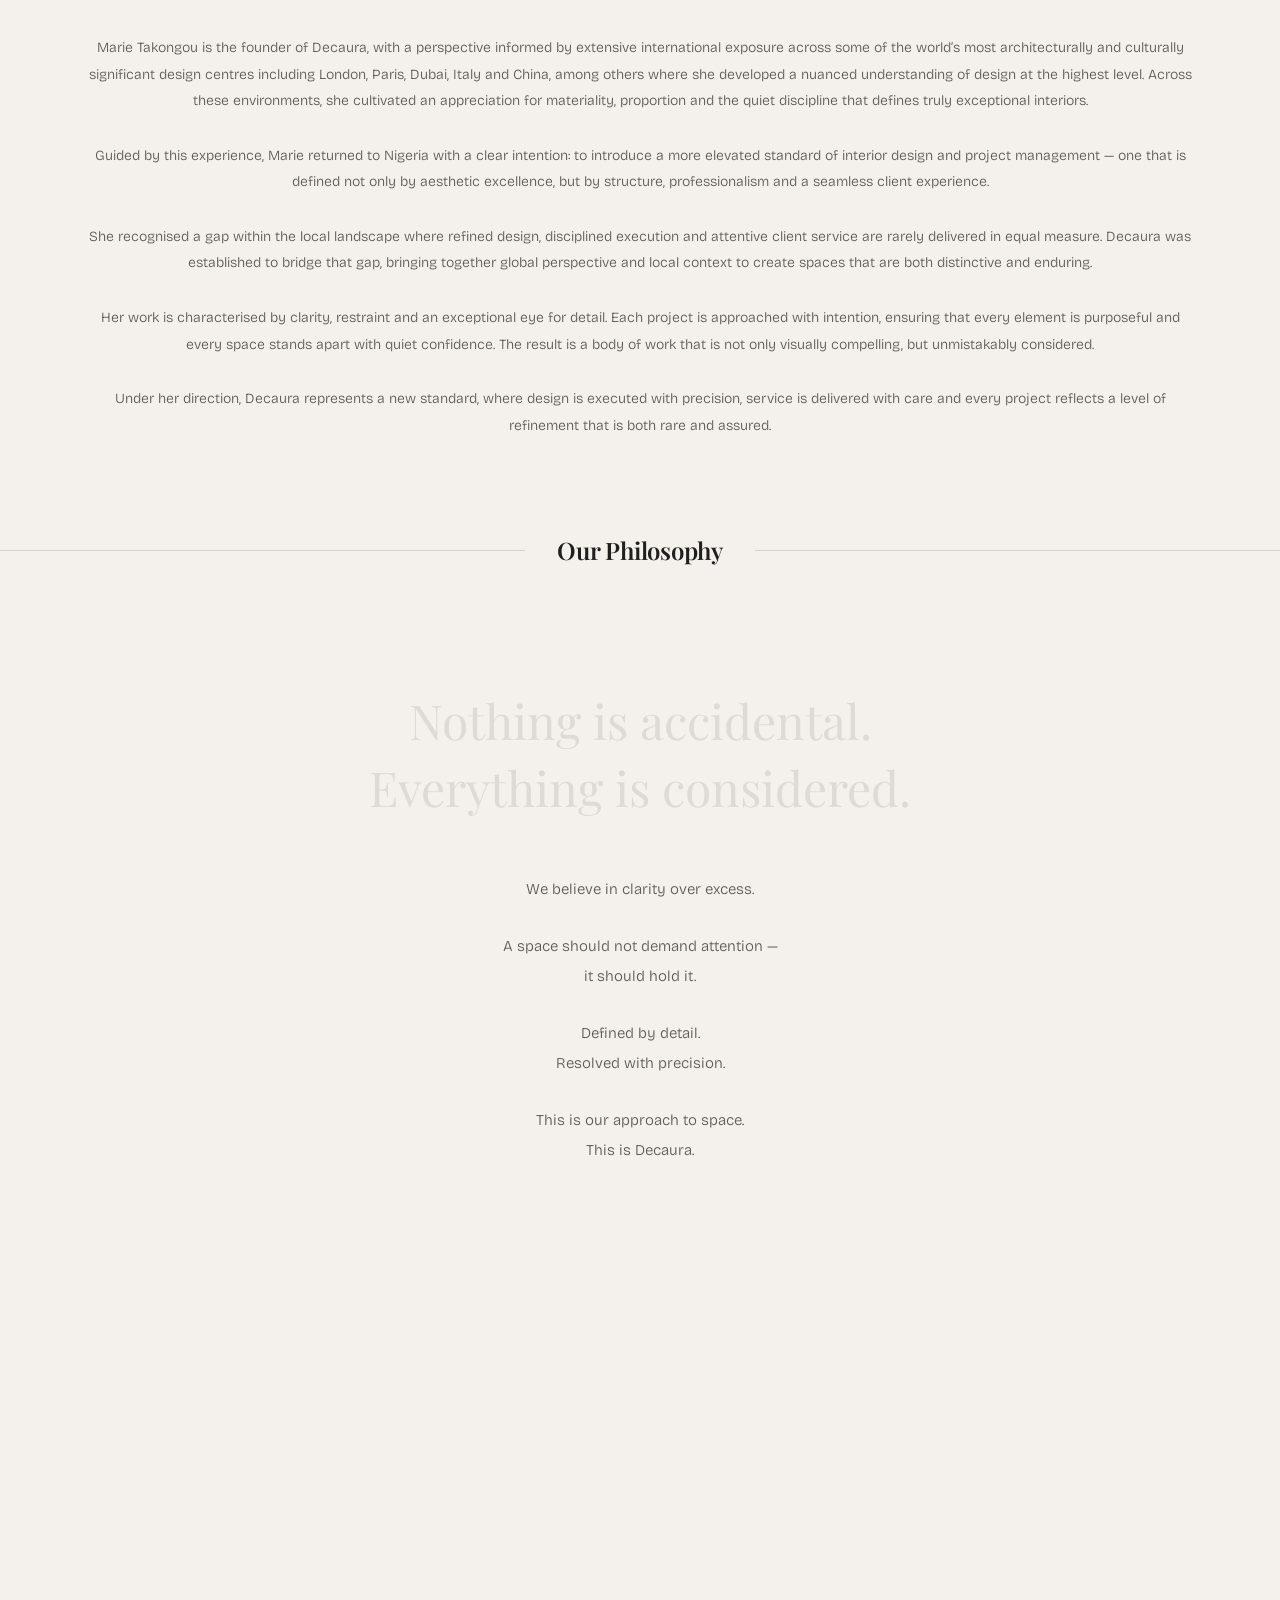
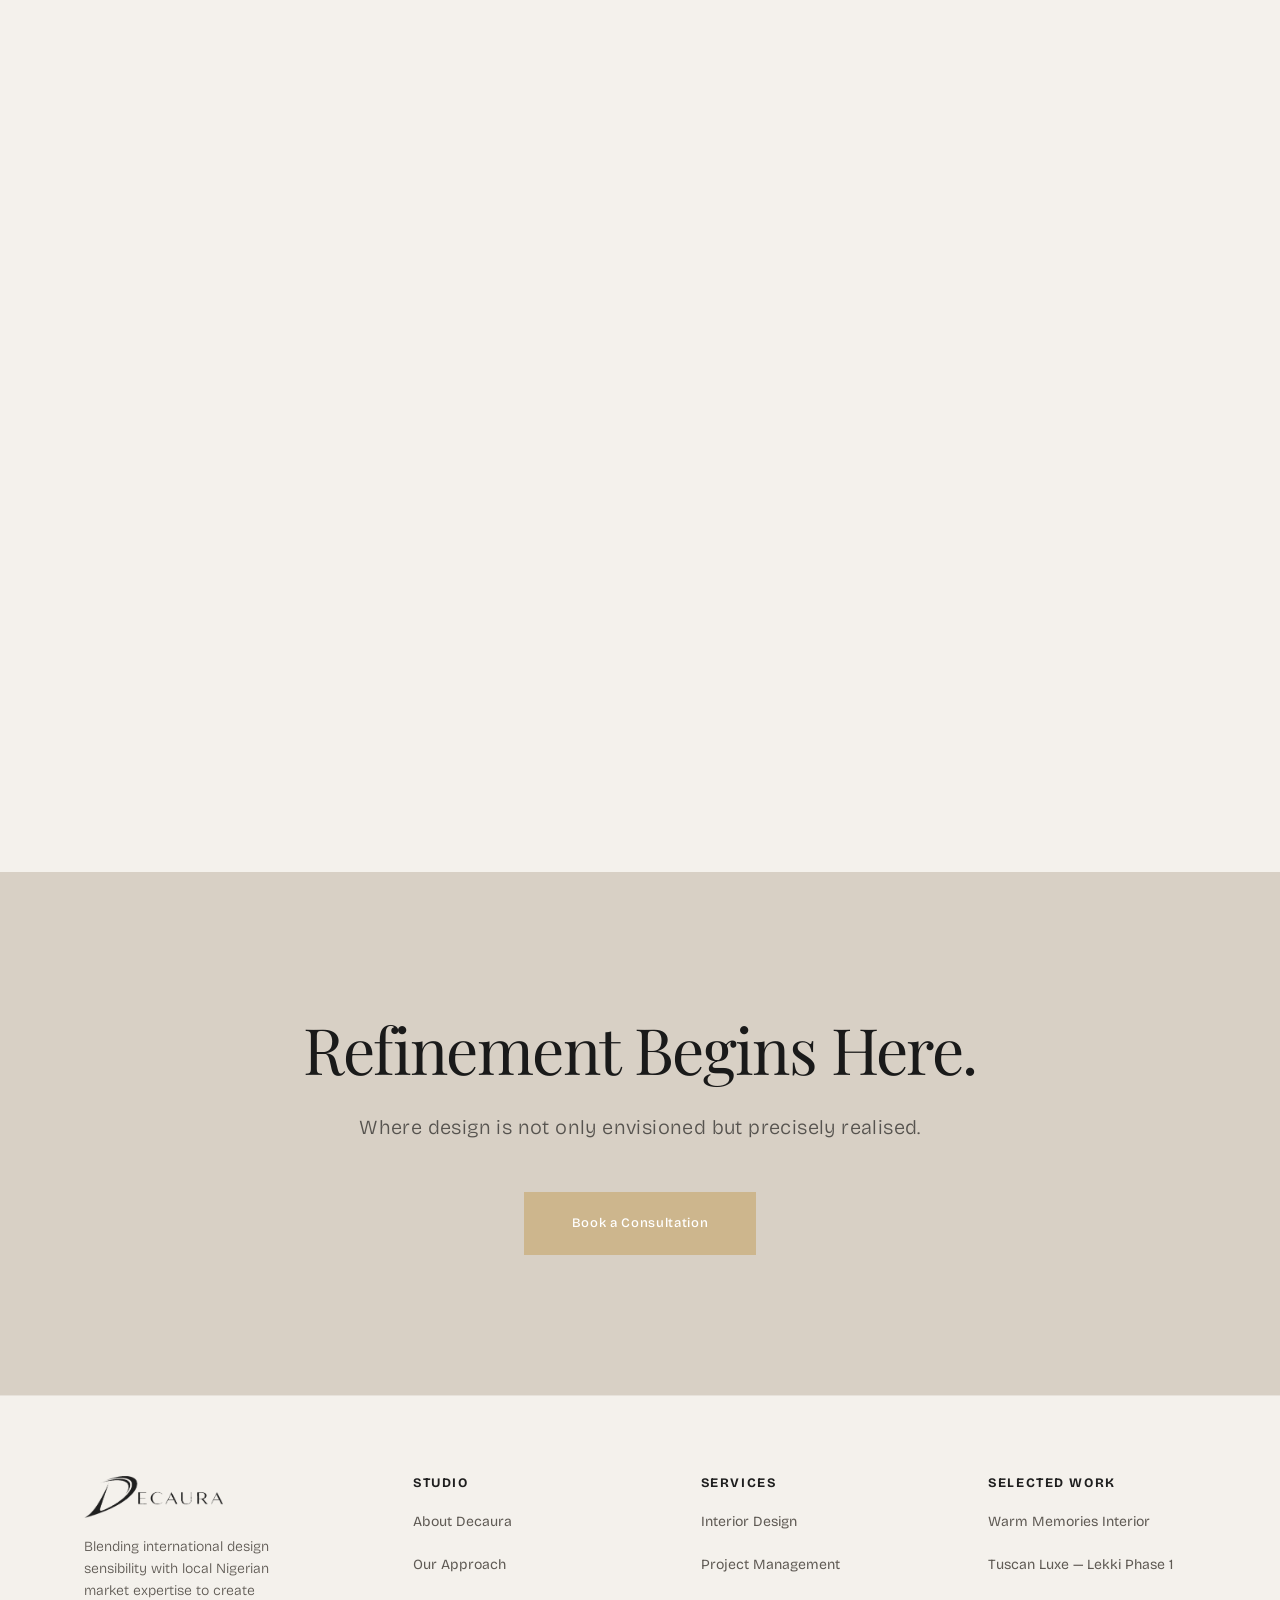
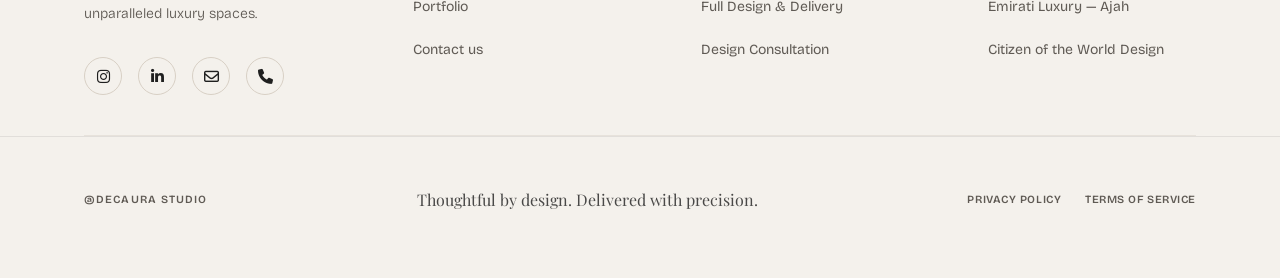
==== commit 79db11e7: "fix: correct punctuation in project description and remove redundant paragraph in about section" ====
--- a/about.html
+++ b/about.html
@@ -146,7 +146,7 @@
                 She recognised a gap within the local landscape where refined design, disciplined execution and attentive client service are rarely delivered in equal measure. Decaura was established to bridge that gap, bringing together global perspective and local context to create spaces that are both distinctive and enduring.
               </p>
               <p>
-                Her work is characterised by clarity, restraint and an exceptional eye for detail. Each project is approached with intention, ensuring that every element is purposeful and every space stands apart with quiet confidence. The result is a body of work that is not only visually compelling, but unmistakably considered
+                Her work is characterised by clarity, restraint and an exceptional eye for detail. Each project is approached with intention, ensuring that every element is purposeful and every space stands apart with quiet confidence. The result is a body of work that is not only visually compelling, but unmistakably considered.
               </p>
               <p>
                 Under her direction, Decaura represents a new standard, where design is executed with precision, service is delivered with care and every project reflects a level of refinement that is both rare and assured.
@@ -283,12 +283,7 @@
               scale, while maintaining the same level of care, discipline and
               intention that defines Decaura.
             </p>
-            <p>
-              As the foundation grows, its aim is to expand its reach across
-              Nigeria and beyond; supporting individuals and communities at
-              scale, while maintaining the same level of care, discipline and
-              intention that defines Decaura.
-            </p>
+            
           </div>
         </div>
       </section>
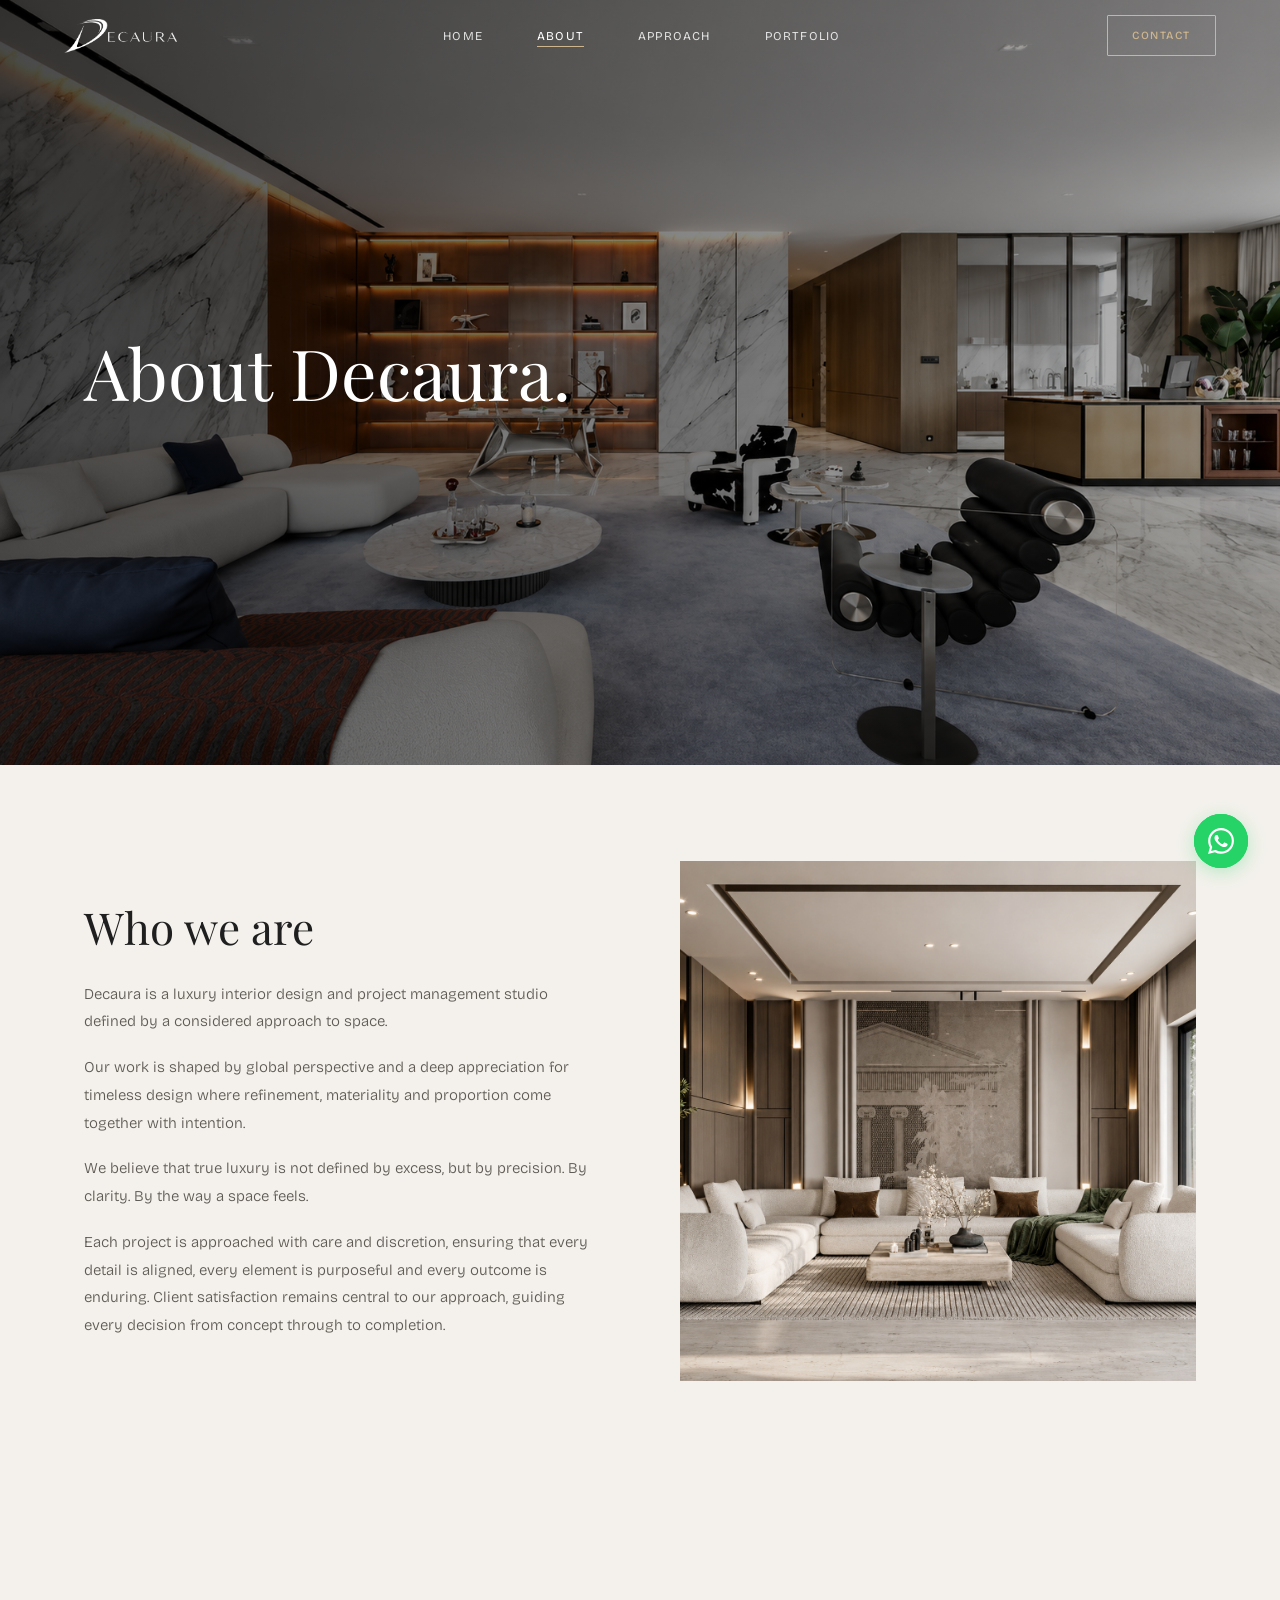
==== commit ec28cb1c: "fix: update contact details and social media links across multiple pages" ====
--- a/about.html
+++ b/about.html
@@ -322,12 +322,7 @@
               market expertise to create unparalleled luxury spaces.
             </p>
             <div class="ff-socials">
-              <a href="#" aria-label="Instagram" class="social-icon"
-                ><i class="fab fa-instagram"></i
-              ></a>
-              <a href="#" aria-label="LinkedIn" class="social-icon"
-                ><i class="fab fa-linkedin-in"></i
-              ></a>
+              
               <a
                 href="mailto:hello@decaura.com"
                 aria-label="Email"
@@ -335,7 +330,7 @@
                 ><i class="far fa-envelope"></i
               ></a>
               <a
-                href="tel:+2340000000000"
+                href="tel:+2348109008366"
                 aria-label="Phone"
                 class="social-icon"
                 ><i class="fas fa-phone"></i
--- a/styles/global.css
+++ b/styles/global.css
@@ -840,7 +840,7 @@
     align-items: center;
     gap: 120px;
     width: max-content;
-    animation: logoScroll 35s linear infinite;
+    animation: logoScroll 20s linear infinite;
 }
 .logo-item {
     flex-shrink: 0;
@@ -1262,7 +1262,7 @@
 .footer-full {
     background: var(--porcelain-white);
     border-top: 1px solid var(--shadow-grey);
-    padding: 80px 0 40px;
+    padding: 40px 0 40px;
 }
 .footer-full-grid {
     display: grid;
--- a/styles/about.css
+++ b/styles/about.css
@@ -198,8 +198,7 @@
     font-size: clamp(26px, 3.8vw, 48px); /* Slightly smaller to match quote scale */
     font-weight: 400;
     line-height: 1.4;
-    margin: 0 auto 56px;
-    padding: 70px 0px 0px 0px;
+    margin: 0 auto 56px; 
     display: block;
     width: 100%;
     text-align: center;
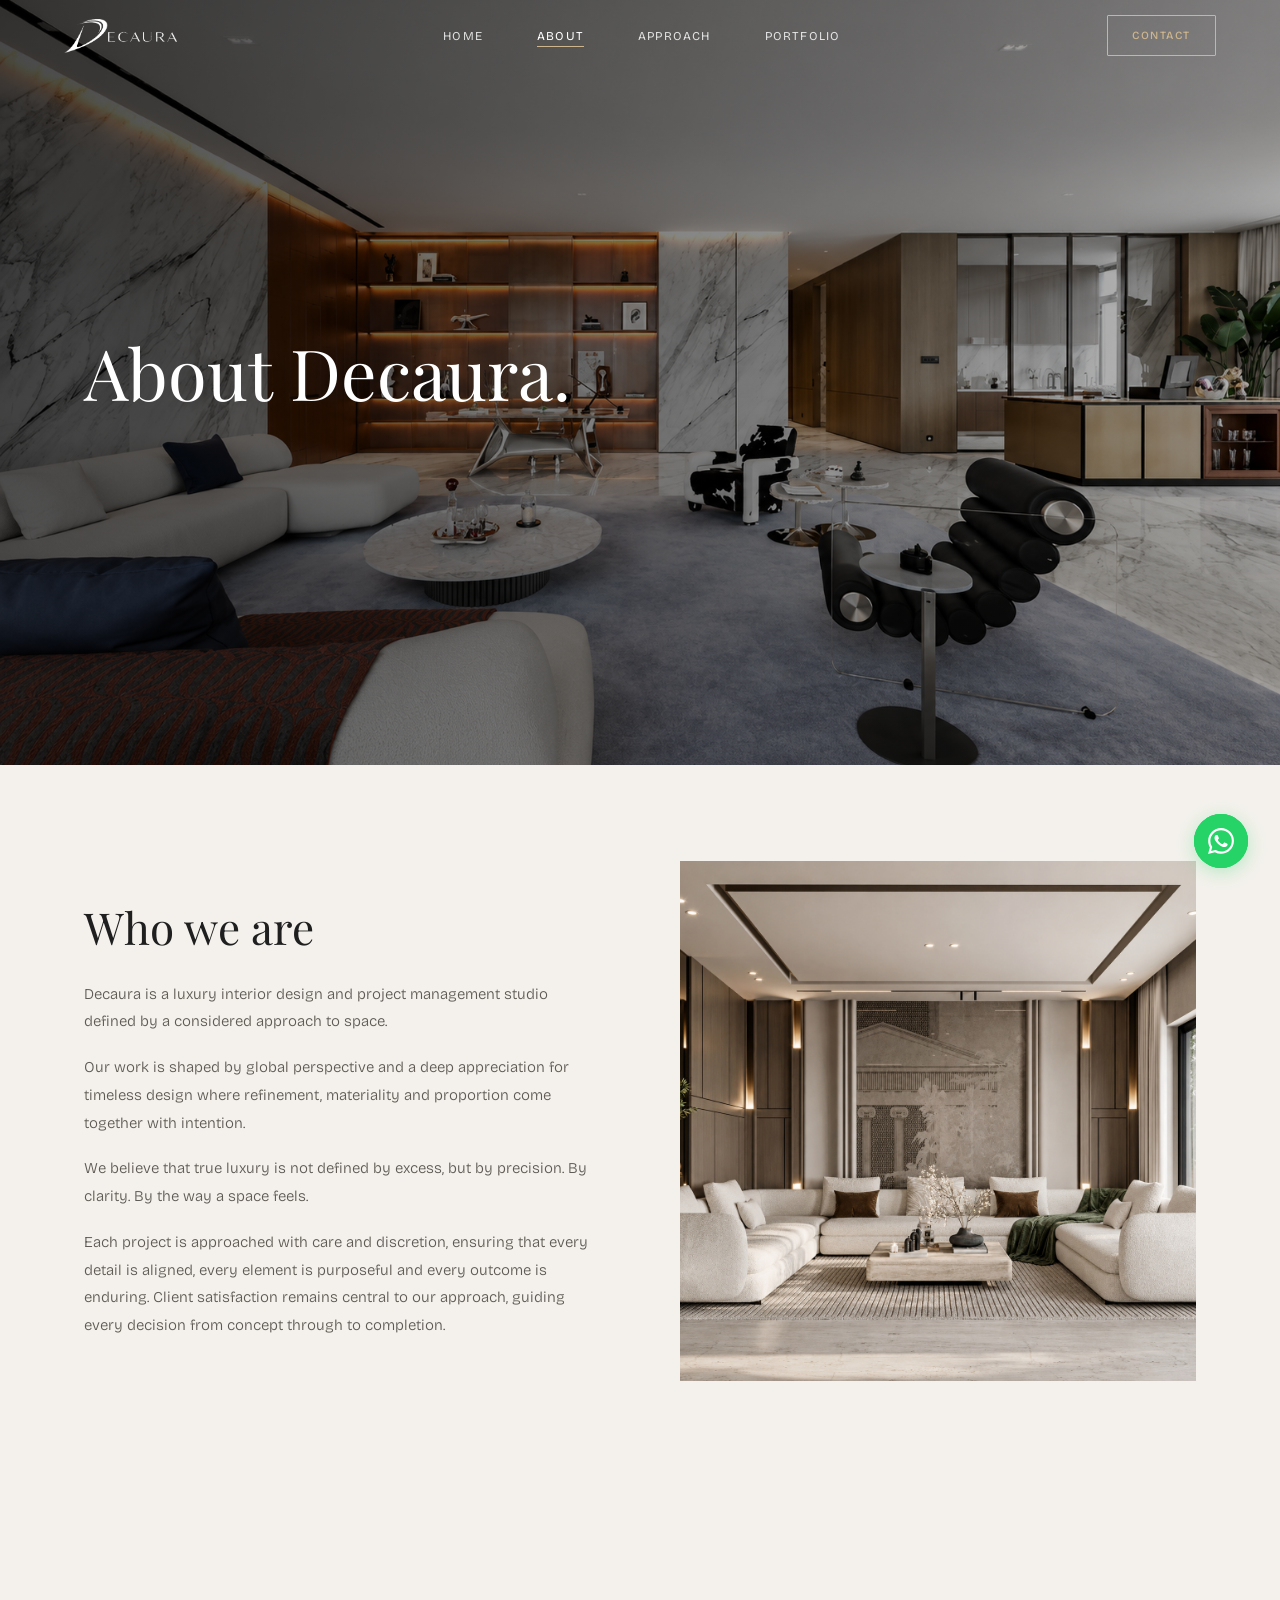
==== commit 8194988f: "feat: add founder portrait to meet the founder section and match height with bio content" ====
--- a/about.html
+++ b/about.html
@@ -123,16 +123,16 @@
 
         <div class="container">
           <div class="founder-layout">
-            <!-- <div class="founder-image">
+            <div class="founder-image">
               <img
-                src="./images/about images/Фотосессия для бьюти-мастера (1).webp"
+                src="./images/about images/founder.jpg"
                 alt="Marie Takongou – Founder of Decaura"
                 loading="lazy"
                 decoding="async"
-                width="500"
-                height="700"
+                width="682"
+                height="1024"
               />
-            </div> -->
+            </div>
 
             <div class="founder-content">
               <h2 class="founder-name">Marie Takongou</h2>
@@ -369,8 +369,8 @@
             <h4>Selected Work</h4>
             <ul>
               <li><a href="./project-detail.html?id=warm-memories-interior">Warm Memories Interior</a></li>
-              <li><a href="./project-detail.html?id=tuscan-luxe-lekki-phase-1">Tuscan Luxe — Lekki Phase 1</a></li>
-              <li><a href="./project-detail.html?id=emirati-luxury-ajah-lagos">Emirati Luxury — Ajah</a></li>
+              <li><a href="./project-detail.html?id=tuscan-luxe-lekki-phase-1">Tuscan Luxe</a></li>
+              <li><a href="./project-detail.html?id=emirati-luxury-ajah-lagos">Emirati Luxury</a></li>
               <li><a href="./project-detail.html?id=citizen-of-the-world-design">Citizen of the World Design</a></li>
             </ul>
           </div>
--- a/styles/about.css
+++ b/styles/about.css
@@ -138,43 +138,54 @@
    MEET OUR FOUNDER
    ════════════════════════════════════════════════════════════ */
 .founder-section {
-    padding: 40px 0;
+    padding: 80px 0;
 }
 .founder-layout {
-    display: flex;
-    align-items: center;
-    justify-content: center;
+    display: grid;
+    grid-template-columns: 1fr 1fr;
     gap: 72px;
+    align-items: stretch;
+}
+.founder-image {
+    position: relative;
+    width: 100%;
+    height: 100%;
+    min-height: 0;
 }
 .founder-image img {
-    width: 100%;
-    height: 680px;
+    position: absolute;
+    top: 0;
+    left: 0;
+    width: 100%;
+    height: 100%;
     object-fit: cover;
     object-position: center top;
+    display: block;
 }
 .founder-name {
     font-family: var(--serif);
-    font-size: clamp(32px, 4vw, 52px);
+    font-size: clamp(32px, 4vw, 48px);
     font-weight: 400;
     color: var(--ink-black);
-    margin-bottom: 28px;
-    line-height: 1.1;
-}
-.founder-content{
-    display: flex;
-    align-items: center;
+    margin-bottom: 24px;
+    line-height: 1.15;
+}
+.founder-content {
+    display: flex;
     flex-direction: column;
     justify-content: center;
-    gap: 10px;
 }
 .founder-content p {
-    text-align:center;
-    font-family: var(--sans);
-    font-size: 14px;
-    font-weight: 300;
-    color: var(--warm-graphite);
-    line-height: 1.9;
+    text-align: left;
+    font-family: var(--sans);
+    font-size: 15px;
+    font-weight: 300;
+    color: var(--warm-graphite);
+    line-height: 1.85;
     margin-bottom: 18px;
+}
+.founder-content p:last-child {
+    margin-bottom: 0;
 }
 .founder-closing {
     padding-top: 8px;
@@ -401,8 +412,9 @@
 @media (max-width: 1024px) {
     .who-layout,
     .founder-layout     { grid-template-columns: 1fr; gap: 48px; }
-    .who-image img      { height: 100%; }
-    .founder-image img  { height: 100%; object-position: center top; }
+    .who-image img      { height: 480px; }
+    .founder-image      { position: static; height: auto; }
+    .founder-image img  { position: static; height: 520px; object-position: center top; }
     .foundation-pillars { grid-template-columns: repeat(2, 1fr); }
     .foundation-body    { grid-template-columns: 1fr; gap: 16px; }
     .who-section,
@@ -414,8 +426,8 @@
     .about-hero         { height: 60vh; }
     .foundation-pillars { grid-template-columns: 1fr; }
     .foundation-closing { grid-column: 1; }
-    .who-image img      { height: 100%; }
-    .founder-image img  { height: 100%; }
+    .who-image img      { height: 420px; }
+    .founder-image img  { height: 440px; }
     .who-section,
     .founder-section    { padding: 56px 0; }
     .pillar-number      { font-size: clamp(20px, 5vw, 28px); }
@@ -424,8 +436,8 @@
 }
 
 @media (max-width: 480px) {
-    .who-image img      { height: 100%; }
-    .founder-image img  { height: 100%; }
+    .who-image img      { height: 360px; }
+    .founder-image img  { height: 380px; }
     .who-section,
     .founder-section    { padding: 48px 0; }
     .philosophy-section,
